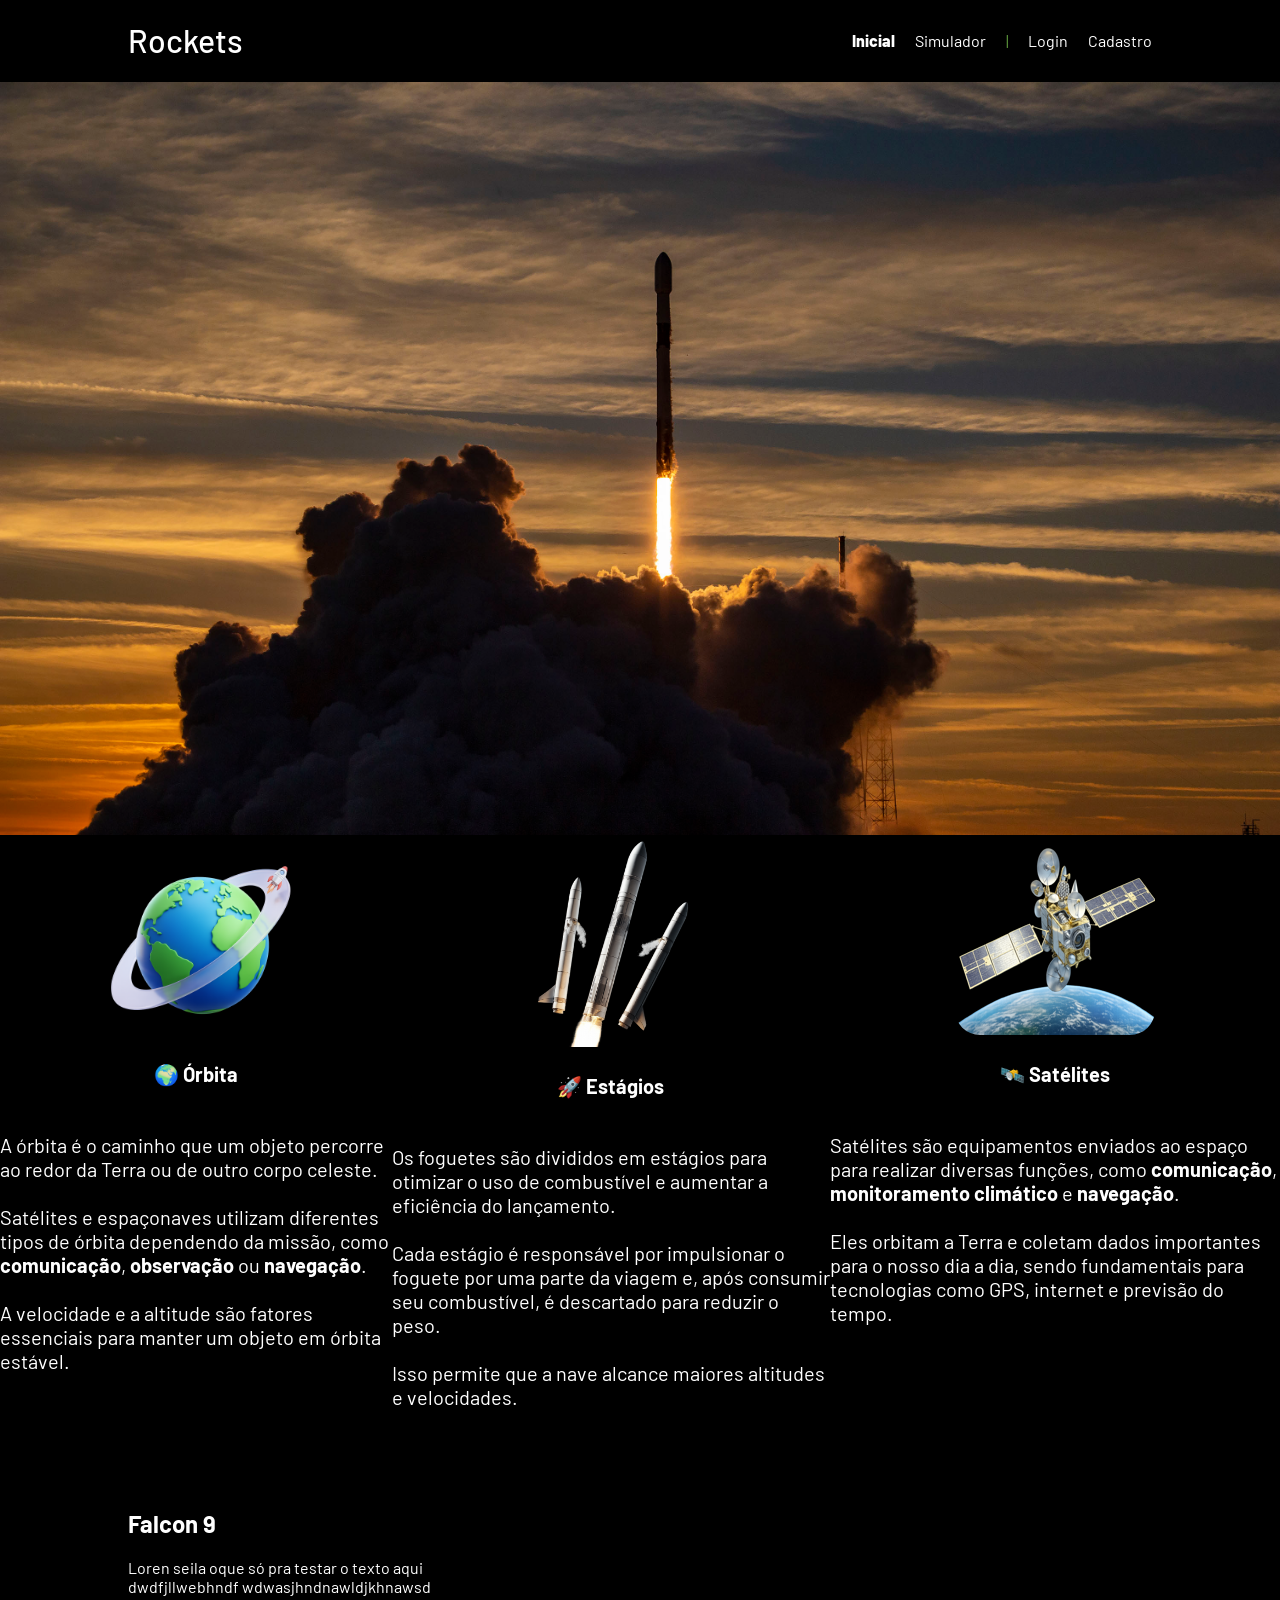
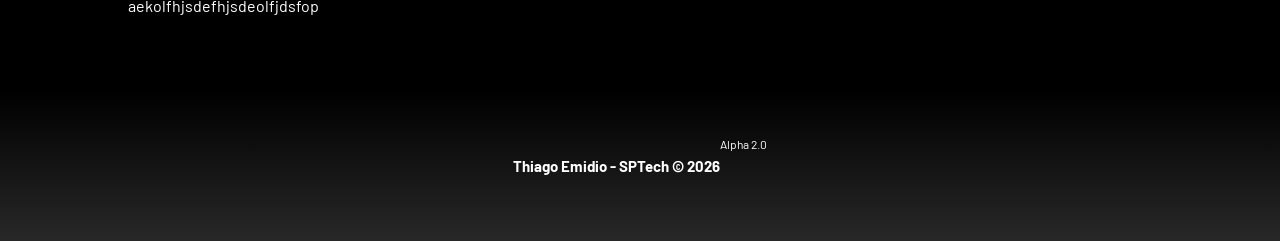
==== web-data-viz/public/index.html @ 5f0b467a "tela cadastro e login" ====
<!DOCTYPE html>
<html lang="en">

<head>
    <meta charset="UTF-8">
    <meta http-equiv="X-UA-Compatible" content="IE=edge">
    <meta name="viewport" content="width=device-width, initial-scale=1.0">

    <title>AquaTech | Página Inicial</title>

    <script src="./js/sessao.js"></script>

    <link rel="stylesheet" href="./css/estilo.css">
    <link rel="icon" href="./assets/icon/foguete.ico">
    <link rel="preconnect" href="https://fonts.gstatic.com">
</head>

<body>
    <div class="header">
      <div class="container">
        <h1 class="titulo">Rockets</h1>
        <ul class="navbar">
          <li class="agora">
            <a href="#">Inicial</a>
          </li>
          <li>
            <a href="simulador.html">Simulador</a>
          </li>
          <li>|</li>
          <li>
            <a href="login.html">Login</a>
          </li>
          <li>
            <a href="cadastro.html">Cadastro</a>
          </li>
        </ul>
      </div>
    </div>
  
    <div class="banner">
    </div>
  
    <div class="social">
        <div class="boxes">
          <div class="box">
            <img src="assets/imgs/orbita.png">
            <h4 class="cor-dos-paragrafos">🌍 Órbita</h4>
            <p class="cor-dos-paragrafos">A órbita é o caminho que um objeto percorre ao redor da Terra ou de outro corpo celeste. <br><br>Satélites e espaçonaves utilizam diferentes tipos de órbita dependendo da missão, como <b>comunicação</b>, <b>observação</b> ou <b>navegação</b>. <br><br>A velocidade e a altitude são fatores essenciais para manter um objeto em órbita estável.</p>
          </div>
          <div class="box">
            <img src="assets/imgs/staging dos boosters.png">
            <h4 class="cor-dos-paragrafos">🚀 Estágios</h4>
            <p class="cor-dos-paragrafos">Os foguetes são divididos em estágios para otimizar o uso de combustível e aumentar a eficiência do lançamento. <br><br>Cada estágio é responsável por impulsionar o foguete por uma parte da viagem e, após consumir seu combustível, é descartado para reduzir o peso. <br><br> Isso permite que a nave alcance maiores altitudes e velocidades.</p>
          </div>
          <div class="box">
            <img src="assets/imgs/satelite.png">
            <h4 class="cor-dos-paragrafos">🛰️ Satélites</h4>
            <p class="cor-dos-paragrafos">Satélites são equipamentos enviados ao espaço para realizar diversas funções, como <b>comunicação</b>, <b>monitoramento climático</b> e <b>navegação</b>. <br><br>Eles orbitam a Terra e coletam dados importantes para o nosso dia a dia, sendo fundamentais para tecnologias como GPS, internet e previsão do tempo.</p>
          </div>
        </div>
    </div>

    <div class="lado-esquerdo">
      <div>
        <h2>Falcon 9</h2>
        <p>
          Loren seila oque só pra testar o texto aqui<br>
          dwdfjllwebhndf 
          wdwasjhndnawldjkhnawsd
          <br>aekolfhjsdefhjsdeolfjdsfop
        </p>
        <div>

        </div>
      </div>
    </div>
    
  
    <div class="footer">
      <div class="container">
        <h4 style="color: rgb(255, 255, 255);">Thiago Emidio - SPTech &copy; 2026</h4>
        <span class="version">Alpha 2.0
        </span>
      </div>
    </div>
  </body>

</html>
---- web-data-viz/public/css/estilo.css ----
@import url('https://fonts.googleapis.com/css2?family=Barlow:ital,wght@0,100;0,200;0,300;0,400;0,500;0,600;0,700;0,800;0,900;1,100;1,200;1,300;1,400;1,500;1,600;1,700;1,800;1,900&display=swap');

body {
  margin: 0;
  padding: 0;
  font-family: 'Barlow', 'Segoe UI', 'Segoe UI', Tahoma, Geneva, Verdana, sans-serif;
  background-color: black;
}

:root {
  --tamanho-header: 80px;
  --tamanho-banner: calc(100vh - var(--tamanho-header) - var(--tamanho-footer) - 2px);
  --tamanho-simulador: calc(100vh - var(--tamanho-header) - var(--tamanho-footer) - 2px);
  --tamanho-login: calc(100vh - var(--tamanho-header) - var(--tamanho-footer) - 2px);
  --tamanho-footer: 65px;
}

.container {
  display: flex;
  width: 80%;
  margin: auto;
}

.header {
  height: var(--tamanho-header);
  border-bottom: 2px solid #000000;
}

.header .container {
  justify-content: space-between;
  align-items: center;
  height: 100%;
}

.header a {
  text-decoration: none;
  color: #ffffff;
}

.agora {
  font-weight: 800;
}

.navbar {
  width: 300px;
  display: flex;
  align-items: center;
  justify-content: space-between;
  list-style: none;
  color: #5d973c;
}

.titulo {
  color: #ffffff;
  width: fit-content;
  font-weight: 500;
}

.header h1 {
  margin: 0;
}

/* BANNER */

.banner {
  height: var(--tamanho-banner);
  color: white;
  background-image: url('../assets/imgs/52716138786_1b24b985e8_o.jpg');
  background-size:cover;
}

.banner .container {
  justify-content: center;
  align-items: center;
  height: 100%;
}

.banner .container p {
  width: 50%;
  margin: 0;
  padding: 0;
  font-size: 36px;
}

.banner .container span {
  font-weight: 800;
}

/* MISSÃO VISÃO VALORES */

.social {
  background-color: #000000;
  display: flex;
  justify-content: center;
}

.box img {
  width: 200px;
  background-color: #000000;
  border-radius: 25px;
}

.boxes{
  display: flex;
  justify-content:space-between;
  width: 100%;
}

.social p {
  text-align:start;
}

.box {
  display: flex;
  flex-direction: column;
  align-items: center;
}

/* FOOTER */

.footer2 {
  background-color: #000000;
  height: 150px;
  color: #fff;
  display: flex;
  font-size: 15px;
  background: linear-gradient(#2928285b,#000000);
}
.footer2 .container {
  justify-content: center;
  text-align: center;
}

.footer2 .container .version {
  font-size: 12px;
  color:#ffffff
}

.footer {
  background-color: #000000;
  height: 150px;
  color: #fff;
  display: flex;
  font-size: 15px;
  background: linear-gradient(#000000, #292828);
}

.footer .container {
  justify-content: center;
  text-align: center;
}

.footer .container .version {
  font-size: 12px;
  color:#ffffff
}

/* LOGIN */

.login {
  height: var(--tamanho-login);
  background-image: url('../assets/imgs/52667587548_e3ef881185_o.jpg');
  background-size: cover;
}

.login .container {
  justify-content: center;
  align-items: center;
  height: 100%;
}

.card {
  width: 50%;
  background-color: #4a4a4d44;
  border-radius: 100px;
  display: flex;
  align-items: center;
  justify-content: space-evenly;
  color: rgb(2, 12, 27);
  flex-direction: column;
  height: fit-content;
  padding: 20px 0;
}

.card h2 {
  margin: 0;
  font-size: 30px;
}

.formulario {
  display: flex;
  height: 90%;
  width: 80%;
  justify-content: space-around;
  flex-direction: column;
}

.formulario span {
  font-size: 15px;
  font-weight: 800;
}

.formulario input {
  border: 2px solid rgb(45, 12, 124);
  text-align: center;
  border-radius: 10px;
  margin: 0;
}

.formulario select {
  border: 2px solid #32b9cd;
  background-color: white;
  color: gray;
  height: 36px;
  text-align: center;
  border-radius: 10px;
  margin: 0;
}

.campo {
  display: flex;
  flex-direction: column;
  justify-content: start;
  padding: 5px 0;
}

.botao {
  cursor: pointer;
  font-family: "Barlow", sans-serif;
  border: 0;
  border-radius: 15px;
  font-weight: 600;
  font-size: 18px;
  color: #fff;
  background-color: #5d973c;
  width: 120px;
  height: 30px;
  align-self: center;
  margin-top: 20px;
}

.loading-div {
  width: 50px;
  display: none;
}

.loading-div img {
  height: 50px;
  width: 50px;
}

#div_erros_login {
  display: none
}

/* FORMULARIO */

.alerta_erro{
  display: flex;
  justify-content: flex-end;
}

.card_erro {
  display: none;
  background-color: #fff;
  color: black;
  width: 230px;
  position: fixed;
  border-radius: 4px;
  border: #ED145B 3px solid;
  padding: 10px;
  margin-right: 10%;
}

.card_erro #mensagem_erro{
  font-weight: 500;
  font-size: 20px;
}

.formulario .tipo_campo {
  font-size: 20px;
  font-weight: 600 !important;
}

.formulario {
  display: flex;
  flex-direction: column;
}

input {
  margin-bottom: 10px;
  border: 2px solid #32b9cd;
  padding: 10px;
  text-align: center;
  border-radius: 10px;
}

.btn {
  font-family: "Barlow", sans-serif;
  border: 0;
  border-radius: 5px;
  font-weight: 600;
  font-size: 18px;
  padding: 10px 15px;
  color: white;
  background-color: #ED145B;
  width: 120px;
  align-self: center;
  margin-top: 5px;
}

.loading-div {
  width: 50px;
  margin: auto;
  display: none;
}

.loading-div img {
  height: 50px;
  width: 50px;
}

/* SIMULADOR */

.simulador {
  color: white;
}

.simulador .container {
  flex-direction: column;
  overflow: scroll; 
  height: var(--tamanho-simulador);
}

/* ALERTA */

#alerta {
  position: absolute;
  right: 0;
  bottom: 0;
}

.mensagem-alarme {
  background-color: white;
  border-radius: 5px;
  width: 300px;
  height: 80px;
  margin: 10px;
  padding: 10px 0;
  display: flex;
  justify-content: space-evenly;
  align-items: center;
}

.mensagem-alarme h3 {
  font-size: 14px;
  margin: 0;
}

.mensagem-alarme .informacao {
  width: 66%;
}

.alarme-sino {
  width: 48px;
  height: 48px;
  animation-name: bell;
  animation-duration: 4s;
  background-image: url('https://cdn-icons-png.flaticon.com/512/1157/1157000.png');
  background-size: cover;
  animation-iteration-count: infinite;
}

@keyframes bell {
  0%   {transform: rotate(25deg)}
  25%  {transform: rotate(-25deg)}
  50%  {transform: rotate(25deg)}
  75%  {transform: rotate(-25deg)}
  100% {transform: rotate(25deg)}
}

.cor-dos-paragrafos {
  color: #ffffff;
  font-size: 20px;
}

.lado-esquerdo {
  display: flex;
  align-items: center;
  justify-content: space-between;
  gap: 40px;
  padding: 60px 10%;
  color:#ffffff;
  background-color: #000000;
}
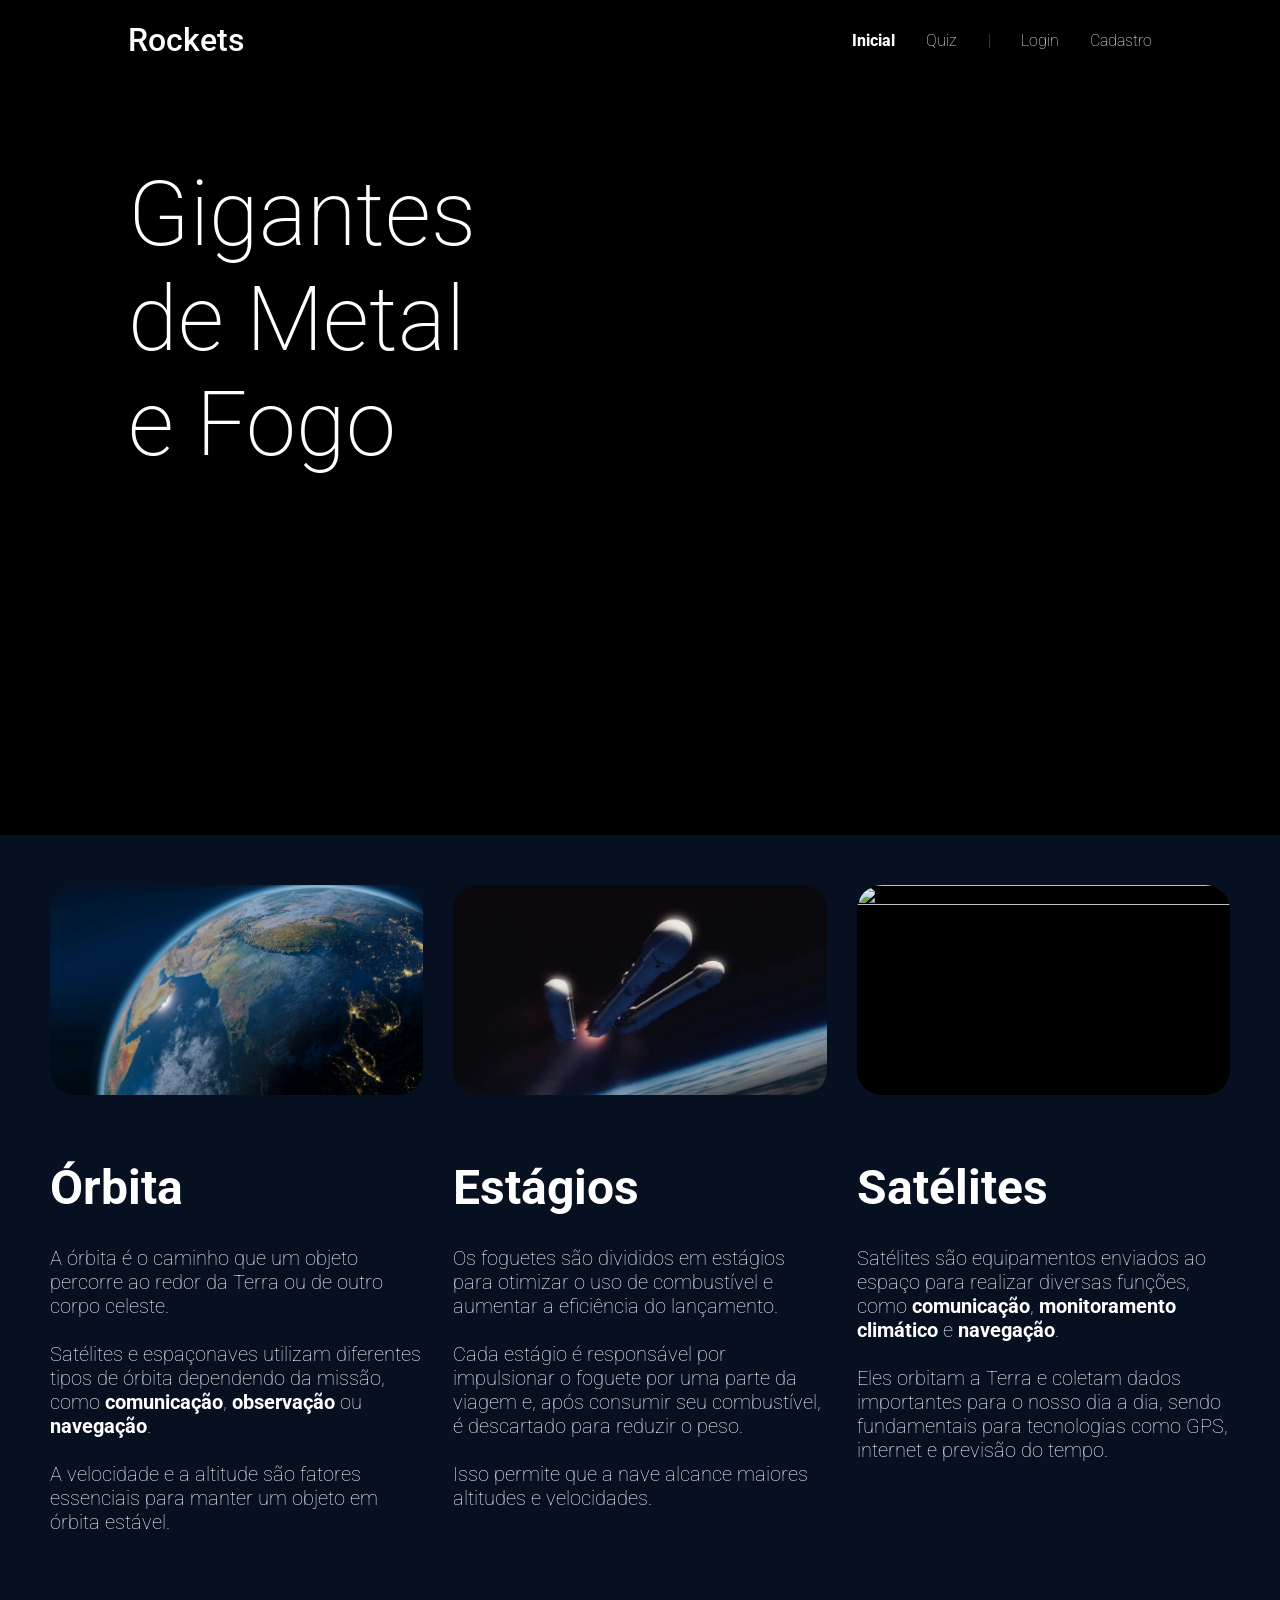
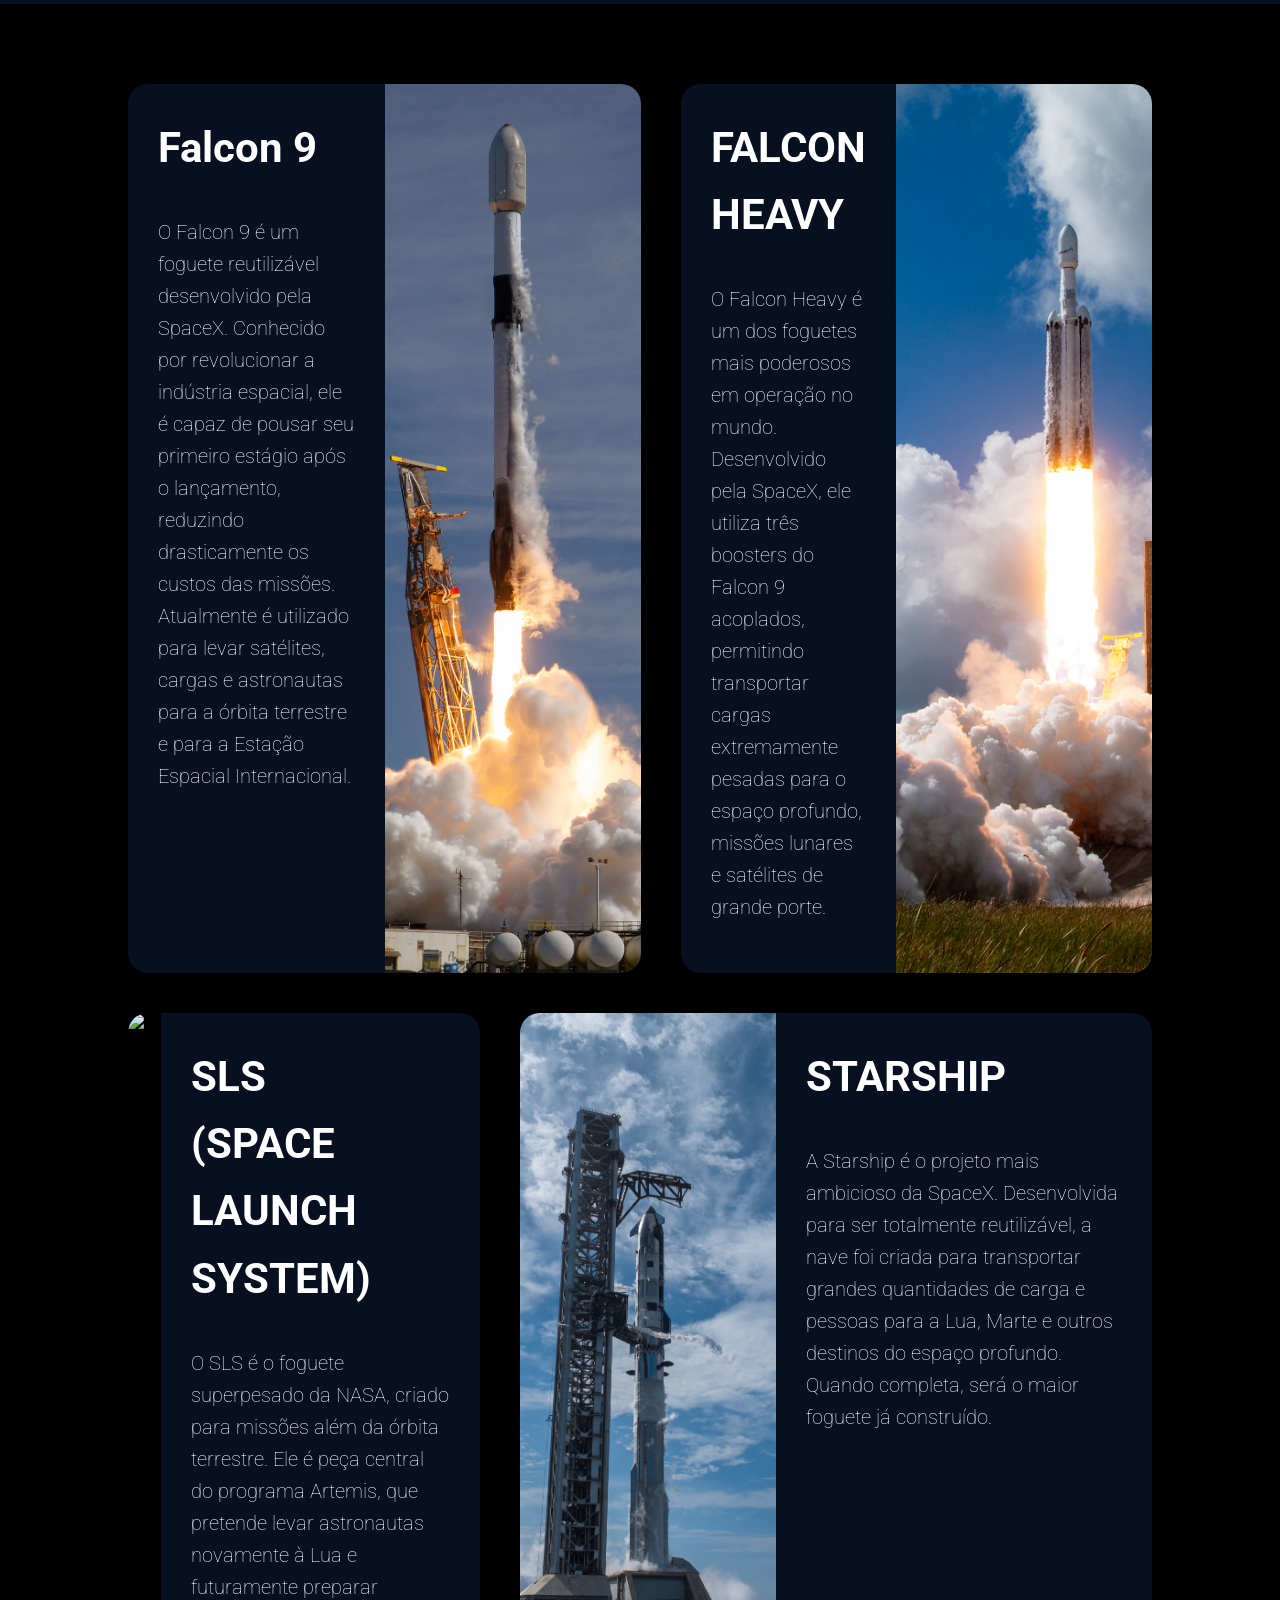
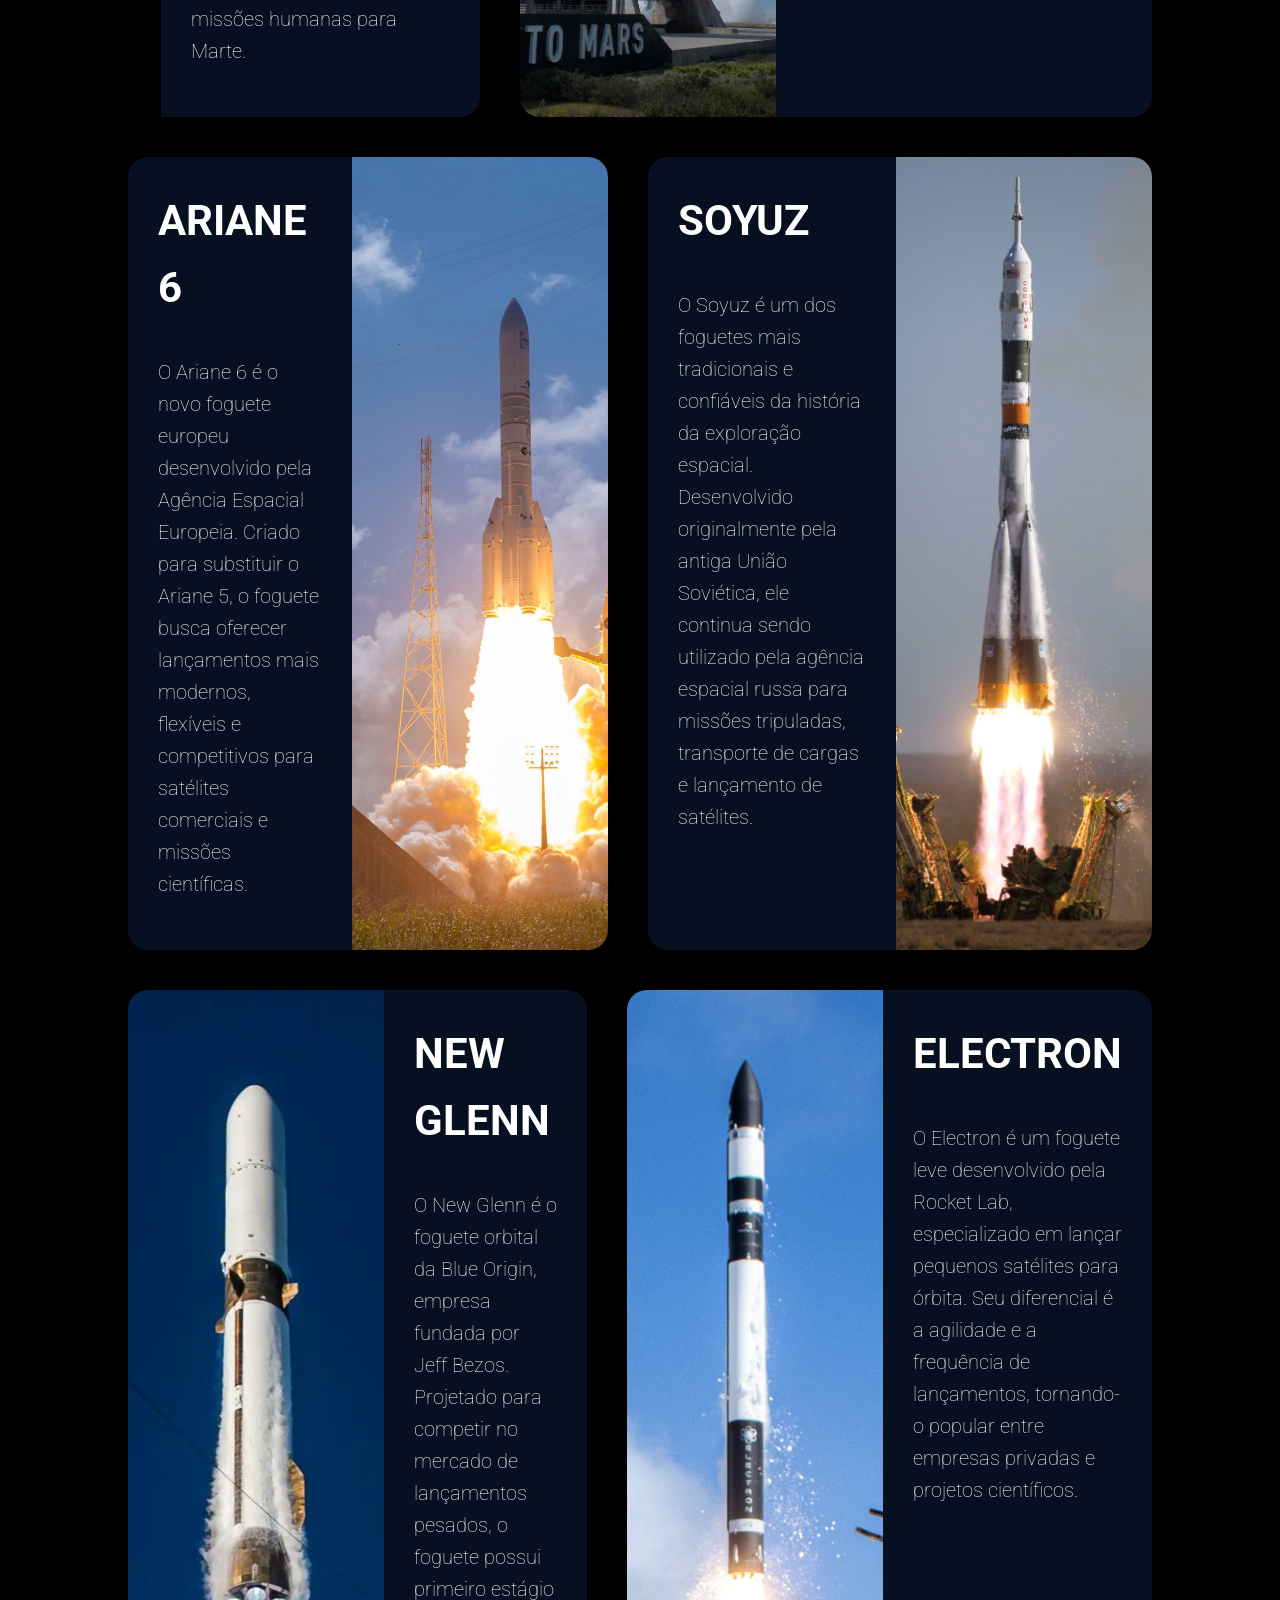
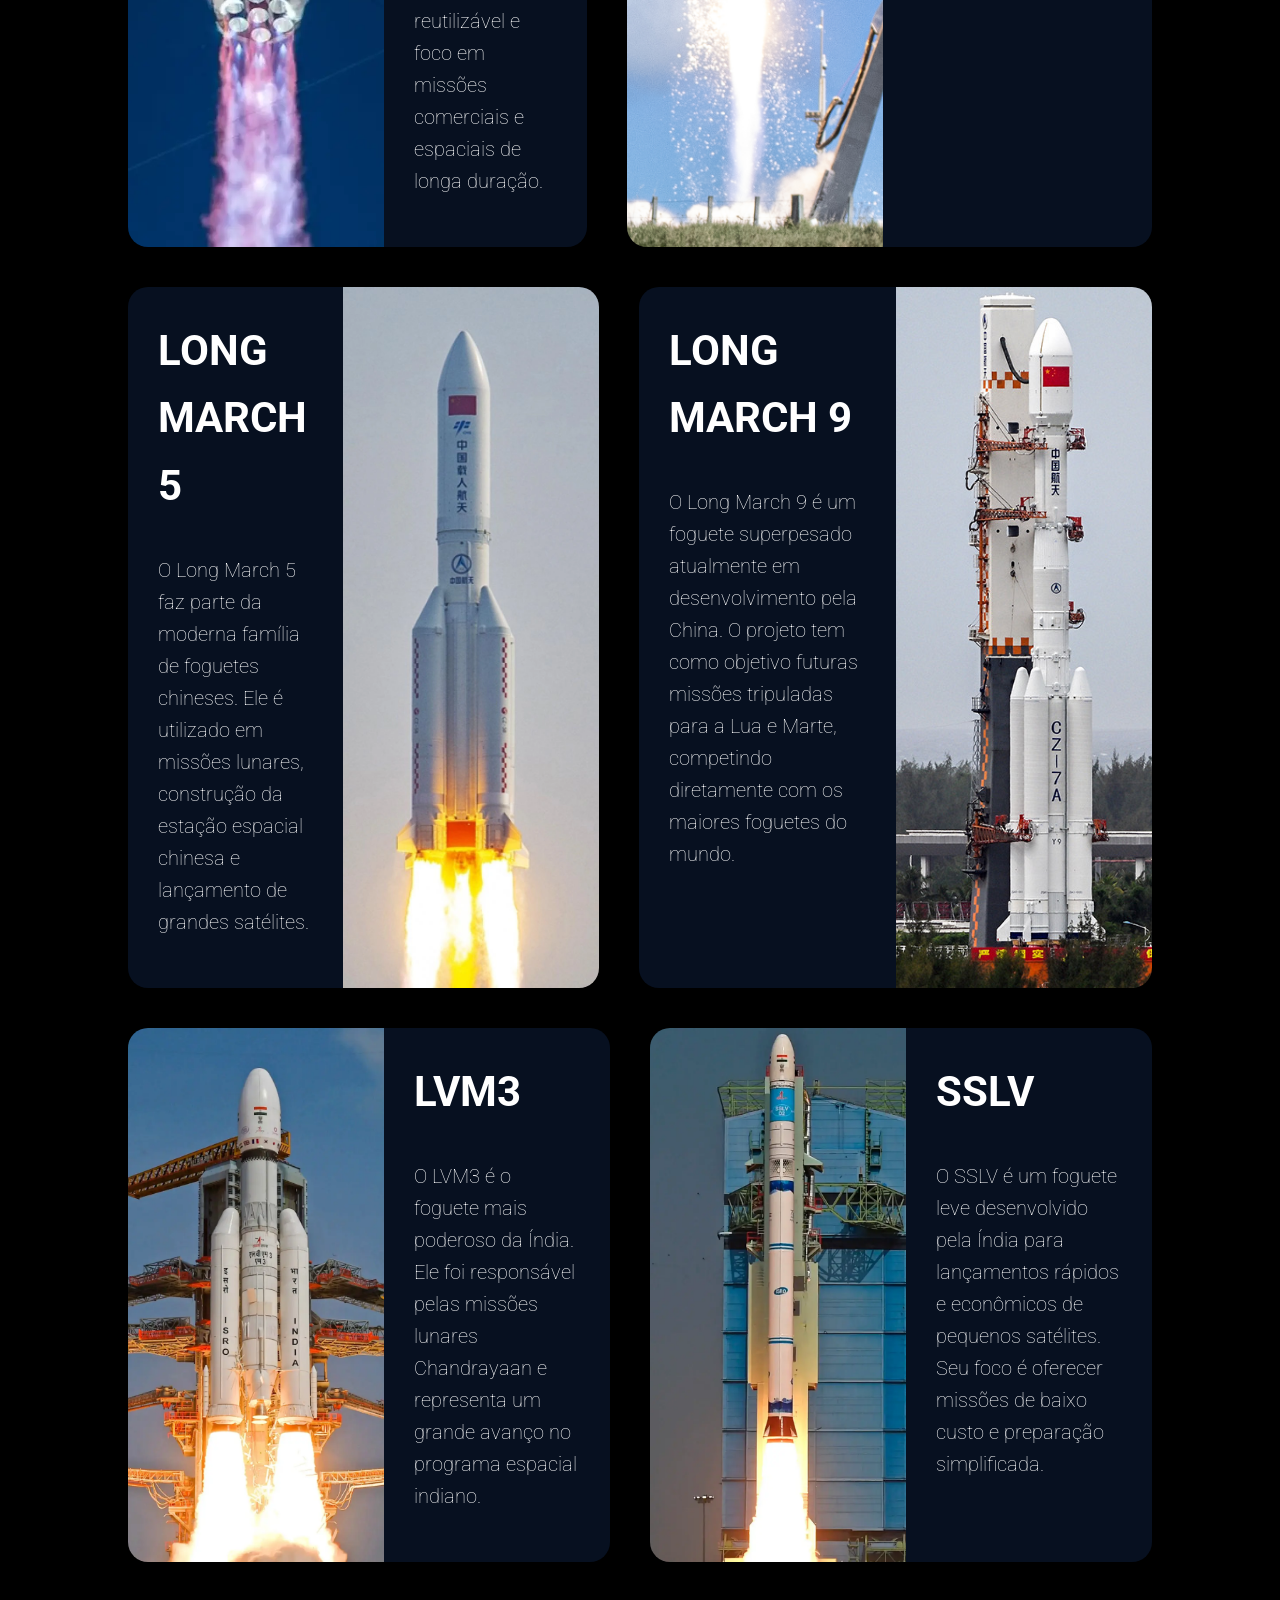
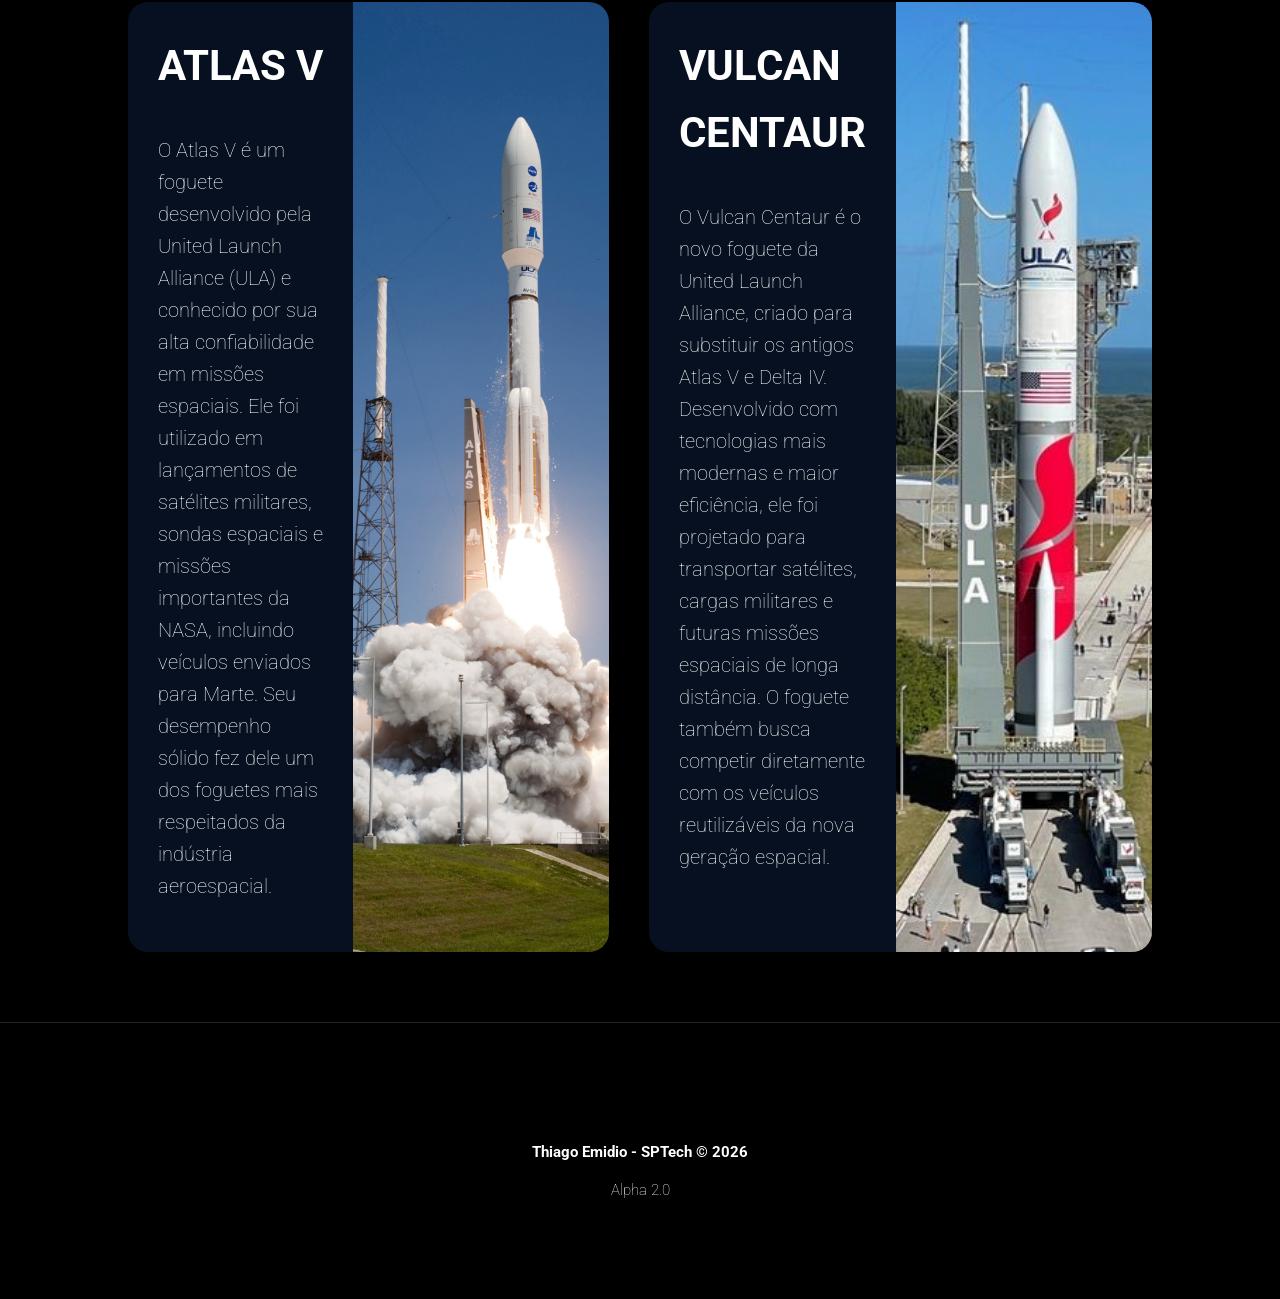
==== commit a8756eba: "Tela Home, quiz, css" ====
--- a/web-data-viz/public/index.html
+++ b/web-data-viz/public/index.html
@@ -2,87 +2,208 @@
 <html lang="en">
 
 <head>
-    <meta charset="UTF-8">
-    <meta http-equiv="X-UA-Compatible" content="IE=edge">
-    <meta name="viewport" content="width=device-width, initial-scale=1.0">
-
-    <title>AquaTech | Página Inicial</title>
-
-    <script src="./js/sessao.js"></script>
-
-    <link rel="stylesheet" href="./css/estilo.css">
-    <link rel="icon" href="./assets/icon/foguete.ico">
-    <link rel="preconnect" href="https://fonts.gstatic.com">
+  <meta charset="UTF-8">
+  <meta http-equiv="X-UA-Compatible" content="IE=edge">
+  <meta name="viewport" content="width=device-width, initial-scale=1.0">
+
+  <title>Rockets | Página Inicial</title>
+
+  <script src="./js/sessao.js"></script>
+
+  <!-- Google Fonts -->
+  <link rel="preconnect" href="https://fonts.googleapis.com">
+  <link rel="preconnect" href="https://fonts.gstatic.com" crossorigin>
+  <link href="https://fonts.googleapis.com/css2?family=Roboto:ital,wght@0,100..900;1,100..900&display=swap"
+    rel="stylesheet">
+
+  <link rel="stylesheet" href="./css/estilo.css">
+  <link rel="icon" href="./assets/icon/foguete.ico">
+  <link rel="preconnect" href="https://fonts.gstatic.com">
 </head>
 
 <body>
-    <div class="header">
-      <div class="container">
-        <h1 class="titulo">Rockets</h1>
-        <ul class="navbar">
-          <li class="agora">
-            <a href="#">Inicial</a>
-          </li>
-          <li>
-            <a href="simulador.html">Simulador</a>
-          </li>
-          <li>|</li>
-          <li>
-            <a href="login.html">Login</a>
-          </li>
-          <li>
-            <a href="cadastro.html">Cadastro</a>
-          </li>
-        </ul>
+  <div class="header">
+    <div class="container">
+      <h1 class="titulo">Rockets</h1>
+      <ul class="navbar">
+        <li class="agora">
+          <a href="#">Inicial</a>
+        </li>
+        <li>
+          <a href="simulador.html">Quiz</a>
+        </li>
+        <li>|</li>
+        <li>
+          <a href="login.html">Login</a>
+        </li>
+        <li>
+          <a href="cadastro.html">Cadastro</a>
+        </li>
+      </ul>
+    </div>
+  </div>
+
+  <div class="banner">
+    <h1>Gigantes de Metal e Fogo</h1>
+    <video autoplay muted loop class="video-bg">
+      <source src="assets/imgs/Falcon.mp4" type="video/mp4">
+    </video>
+  </div>
+
+  <div class="social">
+    <div class="boxes">
+      <div class="box">
+        <img src="assets/imgs/orbita.jpg">
+        <h4 class="cor-dos-paragrafos">Órbita</h4>
+        <p class="cor-dos-paragrafos">A órbita é o caminho que um objeto percorre ao redor da Terra ou de outro corpo
+          celeste. <br><br>Satélites e espaçonaves utilizam diferentes tipos de órbita dependendo da missão, como
+          <b>comunicação</b>, <b>observação</b> ou <b>navegação</b>. <br><br>A velocidade e a altitude são fatores
+          essenciais para manter um objeto em órbita estável.</p>
       </div>
-    </div>
-  
-    <div class="banner">
-    </div>
-  
-    <div class="social">
-        <div class="boxes">
-          <div class="box">
-            <img src="assets/imgs/orbita.png">
-            <h4 class="cor-dos-paragrafos">🌍 Órbita</h4>
-            <p class="cor-dos-paragrafos">A órbita é o caminho que um objeto percorre ao redor da Terra ou de outro corpo celeste. <br><br>Satélites e espaçonaves utilizam diferentes tipos de órbita dependendo da missão, como <b>comunicação</b>, <b>observação</b> ou <b>navegação</b>. <br><br>A velocidade e a altitude são fatores essenciais para manter um objeto em órbita estável.</p>
-          </div>
-          <div class="box">
-            <img src="assets/imgs/staging dos boosters.png">
-            <h4 class="cor-dos-paragrafos">🚀 Estágios</h4>
-            <p class="cor-dos-paragrafos">Os foguetes são divididos em estágios para otimizar o uso de combustível e aumentar a eficiência do lançamento. <br><br>Cada estágio é responsável por impulsionar o foguete por uma parte da viagem e, após consumir seu combustível, é descartado para reduzir o peso. <br><br> Isso permite que a nave alcance maiores altitudes e velocidades.</p>
-          </div>
-          <div class="box">
-            <img src="assets/imgs/satelite.png">
-            <h4 class="cor-dos-paragrafos">🛰️ Satélites</h4>
-            <p class="cor-dos-paragrafos">Satélites são equipamentos enviados ao espaço para realizar diversas funções, como <b>comunicação</b>, <b>monitoramento climático</b> e <b>navegação</b>. <br><br>Eles orbitam a Terra e coletam dados importantes para o nosso dia a dia, sendo fundamentais para tecnologias como GPS, internet e previsão do tempo.</p>
-          </div>
-        </div>
-    </div>
-
-    <div class="lado-esquerdo">
-      <div>
-        <h2>Falcon 9</h2>
-        <p>
-          Loren seila oque só pra testar o texto aqui<br>
-          dwdfjllwebhndf 
-          wdwasjhndnawldjkhnawsd
-          <br>aekolfhjsdefhjsdeolfjdsfop
-        </p>
-        <div>
-
-        </div>
+      <div class="box">
+        <img src="assets/imgs/staging.jpg">
+        <h4 class="cor-dos-paragrafos">Estágios</h4>
+        <p class="cor-dos-paragrafos">Os foguetes são divididos em estágios para otimizar o uso de combustível e
+          aumentar a eficiência do lançamento. <br><br>Cada estágio é responsável por impulsionar o foguete por uma
+          parte da viagem e, após consumir seu combustível, é descartado para reduzir o peso. <br><br> Isso permite que
+          a nave alcance maiores altitudes e velocidades.</p>
       </div>
-    </div>
-    
-  
-    <div class="footer">
-      <div class="container">
-        <h4 style="color: rgb(255, 255, 255);">Thiago Emidio - SPTech &copy; 2026</h4>
-        <span class="version">Alpha 2.0
-        </span>
+      <div class="box">
+        <img src="assets/imgs/satelite.jpg">
+        <h4 class="cor-dos-paragrafos">Satélites</h4>
+        <p class="cor-dos-paragrafos">Satélites são equipamentos enviados ao espaço para realizar diversas funções, como
+          <b>comunicação</b>, <b>monitoramento climático</b> e <b>navegação</b>. <br><br>Eles orbitam a Terra e coletam
+          dados importantes para o nosso dia a dia, sendo fundamentais para tecnologias como GPS, internet e previsão do
+          tempo.</p>
       </div>
     </div>
-  </body>
+  </div>
+
+  <div class="lado-esquerdo">
+    <div>
+      <h2>Falcon 9</h2>
+      <p>
+        O Falcon 9 é um foguete reutilizável desenvolvido pela SpaceX. Conhecido por revolucionar a indústria espacial, ele é capaz de pousar seu primeiro estágio após o lançamento, reduzindo drasticamente os custos das missões. Atualmente é utilizado para levar satélites, cargas e astronautas para a órbita terrestre e para a Estação Espacial Internacional.
+      </p>
+    </div>
+    <img src="assets/imgs/falcon9_2.jpg">
+    <div>
+      <h2>FALCON HEAVY </h2>
+      <p>
+        O Falcon Heavy é um dos foguetes mais poderosos em operação no mundo. Desenvolvido pela SpaceX, ele utiliza três boosters do Falcon 9 acoplados, permitindo transportar cargas extremamente pesadas para o espaço profundo, missões lunares e satélites de grande porte.      </p>
+    </div>
+    <img src="assets/imgs/Falcon heavy.jpg">
+  </div>
+
+  <div class="lado-esquerdo">
+    <img src="assets/imgs/sls.jpg">
+    <div>
+      <h2>SLS <br>(SPACE LAUNCH SYSTEM)</h2>
+      <p>
+        O SLS é o foguete superpesado da NASA, criado para missões além da órbita terrestre. Ele é peça central do programa Artemis, que pretende levar astronautas novamente à Lua e futuramente preparar missões humanas para Marte.
+      </p>
+    </div>
+    <img src="assets/imgs/starship.jpg">
+    <div>
+      <h2>STARSHIP</h2>
+      <p>
+        A Starship é o projeto mais ambicioso da SpaceX. Desenvolvida para ser totalmente reutilizável, a nave foi criada para transportar grandes quantidades de carga e pessoas para a Lua, Marte e outros destinos do espaço profundo. Quando completa, será o maior foguete já construído.
+
+      </p>
+    </div>
+  </div>
+
+  <div class="lado-esquerdo">
+    <div>
+      <h2>ARIANE 6</h2>
+      <p>
+        O Ariane 6 é o novo foguete europeu desenvolvido pela Agência Espacial Europeia. Criado para substituir o Ariane 5, o foguete busca oferecer lançamentos mais modernos, flexíveis e competitivos para satélites comerciais e missões científicas.
+      </p>
+    </div>
+    <img src="assets/imgs/ariane6.jpg">
+    <div>
+      <h2>SOYUZ</h2>
+      <p>
+        O Soyuz é um dos foguetes mais tradicionais e confiáveis da história da exploração espacial. Desenvolvido originalmente pela antiga União Soviética, ele continua sendo utilizado pela agência espacial russa para missões tripuladas, transporte de cargas e lançamento de satélites.
+  </p>
+    </div>
+    <img src="assets/imgs/soyuz.jpg">
+  </div>
+
+  <div class="lado-esquerdo">
+    <img src="assets/imgs/newglenn.jpg">
+    <div>
+      <h2>NEW GLENN</h2>
+      <p> 
+        O New Glenn é o foguete orbital da Blue Origin, empresa fundada por Jeff Bezos. Projetado para competir no mercado de lançamentos pesados, o foguete possui primeiro estágio reutilizável e foco em missões comerciais e espaciais de longa duração.
+      </p>
+    </div>
+    <img src="assets/imgs/electron.jpg">
+    <div>
+      <h2>ELECTRON</h2>
+      <p>
+        O Electron é um foguete leve desenvolvido pela Rocket Lab, especializado em lançar pequenos satélites para órbita. Seu diferencial é a agilidade e a frequência de lançamentos, tornando-o popular entre empresas privadas e projetos científicos.
+      </p>
+    </div>
+  </div>
+
+  <div class="lado-esquerdo">
+    <div>
+      <h2>LONG MARCH 5</h2>
+      <p>
+        O Long March 5 faz parte da moderna família de foguetes chineses. Ele é utilizado em missões lunares, construção da estação espacial chinesa e lançamento de grandes satélites.
+      </p>
+    </div>
+    <img src="assets/imgs/longmarch5.jpg">
+    <div>
+      <h2>LONG MARCH 9</h2>
+      <p>
+        O Long March 9 é um foguete superpesado atualmente em desenvolvimento pela China. O projeto tem como objetivo futuras missões tripuladas para a Lua e Marte, competindo diretamente com os maiores foguetes do mundo.
+  </p>
+    </div>
+    <img src="assets/imgs/longmarch9.jpg">
+  </div>
+
+  <div class="lado-esquerdo">
+    <img src="assets/imgs/lvm3.jpg">
+    <div>
+      <h2>LVM3</h2>
+      <p> 
+        O LVM3 é o foguete mais poderoso da Índia. Ele foi responsável pelas missões lunares Chandrayaan e representa um grande avanço no programa espacial indiano.
+
+      </p>
+    </div>
+    <img src="assets/imgs/sslv.jpg">
+    <div>
+      <h2>SSLV</h2>
+      <p>
+        O SSLV é um foguete leve desenvolvido pela Índia para lançamentos rápidos e econômicos de pequenos satélites. Seu foco é oferecer missões de baixo custo e preparação simplificada. 
+      </p>
+    </div>
+  </div>
+
+  <div class="lado-esquerdo">
+    <div>
+      <h2>ATLAS V</h2>
+      <p>
+        O Atlas V é um foguete desenvolvido pela United Launch Alliance (ULA) e conhecido por sua alta confiabilidade em missões espaciais. Ele foi utilizado em lançamentos de satélites militares, sondas espaciais e missões importantes da NASA, incluindo veículos enviados para Marte. Seu desempenho sólido fez dele um dos foguetes mais respeitados da indústria aeroespacial.
+      </p>
+    </div>
+    <img src="assets/imgs/atlasv.jpg">
+    <div>
+      <h2>VULCAN CENTAUR</h2>
+      <p>
+        O Vulcan Centaur é o novo foguete da United Launch Alliance, criado para substituir os antigos Atlas V e Delta IV. Desenvolvido com tecnologias mais modernas e maior eficiência, ele foi projetado para transportar satélites, cargas militares e futuras missões espaciais de longa distância. O foguete também busca competir diretamente com os veículos reutilizáveis da nova geração espacial.
+  </p>
+    </div>
+    <img src="assets/imgs/vulcan.jpg">
+  </div>
+
+  <div class="footer">
+      <h4 style="color: rgb(255, 255, 255);">Thiago Emidio - SPTech &copy; 2026</h4>
+      <span class="version">Alpha 2.0
+      </span>
+  </div>
+</body>
 
 </html>
--- a/web-data-viz/public/css/estilo.css
+++ b/web-data-viz/public/css/estilo.css
@@ -3,7 +3,8 @@
 body {
   margin: 0;
   padding: 0;
-  font-family: 'Barlow', 'Segoe UI', 'Segoe UI', Tahoma, Geneva, Verdana, sans-serif;
+  font-family: Roboto, sans-serif;
+  font-weight:100;
   background-color: black;
 }
 
@@ -63,14 +64,41 @@
 /* BANNER */
 
 .banner {
+  position: relative;
   height: var(--tamanho-banner);
   color: white;
-  background-image: url('../assets/imgs/52716138786_1b24b985e8_o.jpg');
+  overflow: hidden;
+  h1 {
+    padding: 80px 0;
+    margin: 0 10%;
+    width: 30%;
+    font-size: 90px;
+    font-weight: 200;
+    text-shadow: 3px 3px 3px black;
+  }
+}
+
+.video-bg {
+  position: absolute;
+  top: 0;
+  left: 0;
+
+  width: 100%;
+  height: 100%;
+
+  object-fit: cover;
+
+  z-index: -1;
+}
+/*.banner { */
+  height: var(--tamanho-banner);
+  color: white;
+  background-image: url('../assets/imgs/');
   background-size:cover;
 }
-
+A
 .banner .container {
-  justify-content: center;
+  justify-content: center;S
   align-items: center;
   height: 100%;
 }
@@ -95,7 +123,9 @@
 }
 
 .box img {
-  width: 200px;
+  width: 100%;
+  aspect-ratio: 16/9;
+  object-fit: cover;
   background-color: #000000;
   border-radius: 25px;
 }
@@ -104,6 +134,10 @@
   display: flex;
   justify-content:space-between;
   width: 100%;
+  padding: 50px;
+  gap: 30px;
+  background-color: #071020;
+  margin-bottom: 60px;
 }
 
 .social p {
@@ -112,6 +146,7 @@
 
 .box {
   display: flex;
+  width: 33.33333%;
   flex-direction: column;
   align-items: center;
 }
@@ -124,7 +159,6 @@
   color: #fff;
   display: flex;
   font-size: 15px;
-  background: linear-gradient(#2928285b,#000000);
 }
 .footer2 .container {
   justify-content: center;
@@ -138,11 +172,12 @@
 
 .footer {
   background-color: #000000;
-  height: 150px;
   color: #fff;
-  display: flex;
   font-size: 15px;
-  background: linear-gradient(#000000, #292828);
+  text-align: center;
+  padding: 100px;
+  margin-top: 50px;
+  border-top: 1px solid #222;
 }
 
 .footer .container {
@@ -171,8 +206,8 @@
 
 .card {
   width: 50%;
-  background-color: #4a4a4d44;
-  border-radius: 100px;
+  background-color: #ffffff5c;
+  border-radius: 40px;
   display: flex;
   align-items: center;
   justify-content: space-evenly;
@@ -185,6 +220,7 @@
 .card h2 {
   margin: 0;
   font-size: 30px;
+  font-weight: 300;
 }
 
 .formulario {
@@ -197,13 +233,14 @@
 
 .formulario span {
   font-size: 15px;
-  font-weight: 800;
+  padding-bottom: 5px;
 }
 
 .formulario input {
-  border: 2px solid rgb(45, 12, 124);
+  border: none;
   text-align: center;
   border-radius: 10px;
+  line-height: 20px;
   margin: 0;
 }
 
@@ -232,11 +269,11 @@
   font-weight: 600;
   font-size: 18px;
   color: #fff;
-  background-color: #5d973c;
-  width: 120px;
-  height: 30px;
+  background-color: #362f7a;
+  width: 100%;
+  line-height: 40px;
   align-self: center;
-  margin-top: 20px;
+  margin: 20px -40px;
 }
 
 .loading-div {
@@ -384,12 +421,42 @@
   font-size: 20px;
 }
 
+h4.cor-dos-paragrafos {
+  font-size: 48px;
+  text-align: left;
+  width: 100%;
+  margin-bottom: 10px;
+}
+
 .lado-esquerdo {
   display: flex;
-  align-items: center;
-  justify-content: space-between;
-  gap: 40px;
-  padding: 60px 10%;
+  align-items: top;
+  justify-content: space-around;
+  padding: 20px 10%;
   color:#ffffff;
   background-color: #000000;
-}+  font-size: 20px;
+  font-weight: 100;
+  line-height: 1.6;
+  h2 {
+    margin-top: 0;
+    font-size: 42px;
+  }
+  img {
+    width:25%;
+    object-fit: cover;
+  }
+  div {
+    background: #071020;
+    padding: 30px;
+  }
+  :nth-child(3){
+    margin-left: 40px;
+  }
+  :nth-child(2n){
+    border-radius: 0 20px 20px 0;
+  }
+  :nth-child(2n+1){
+    border-radius: 20px 0 0 20px;
+  }
+}
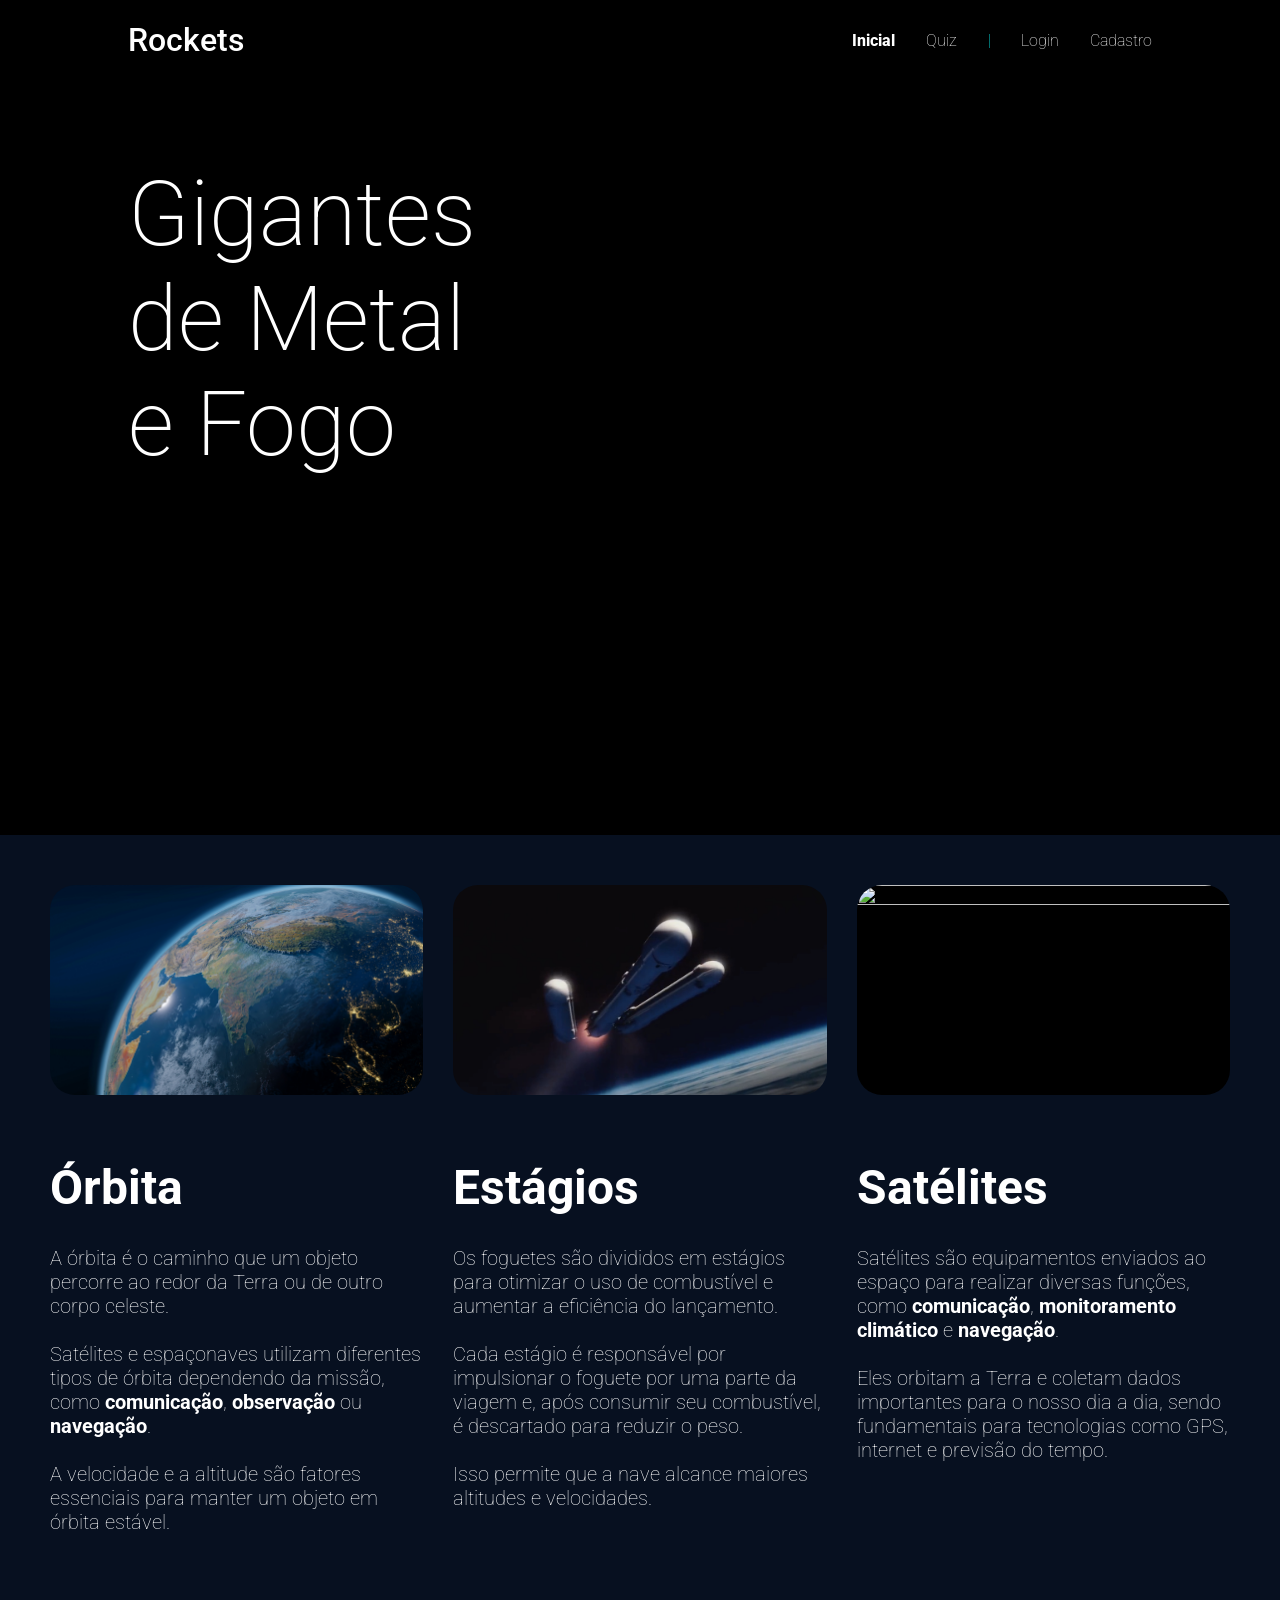
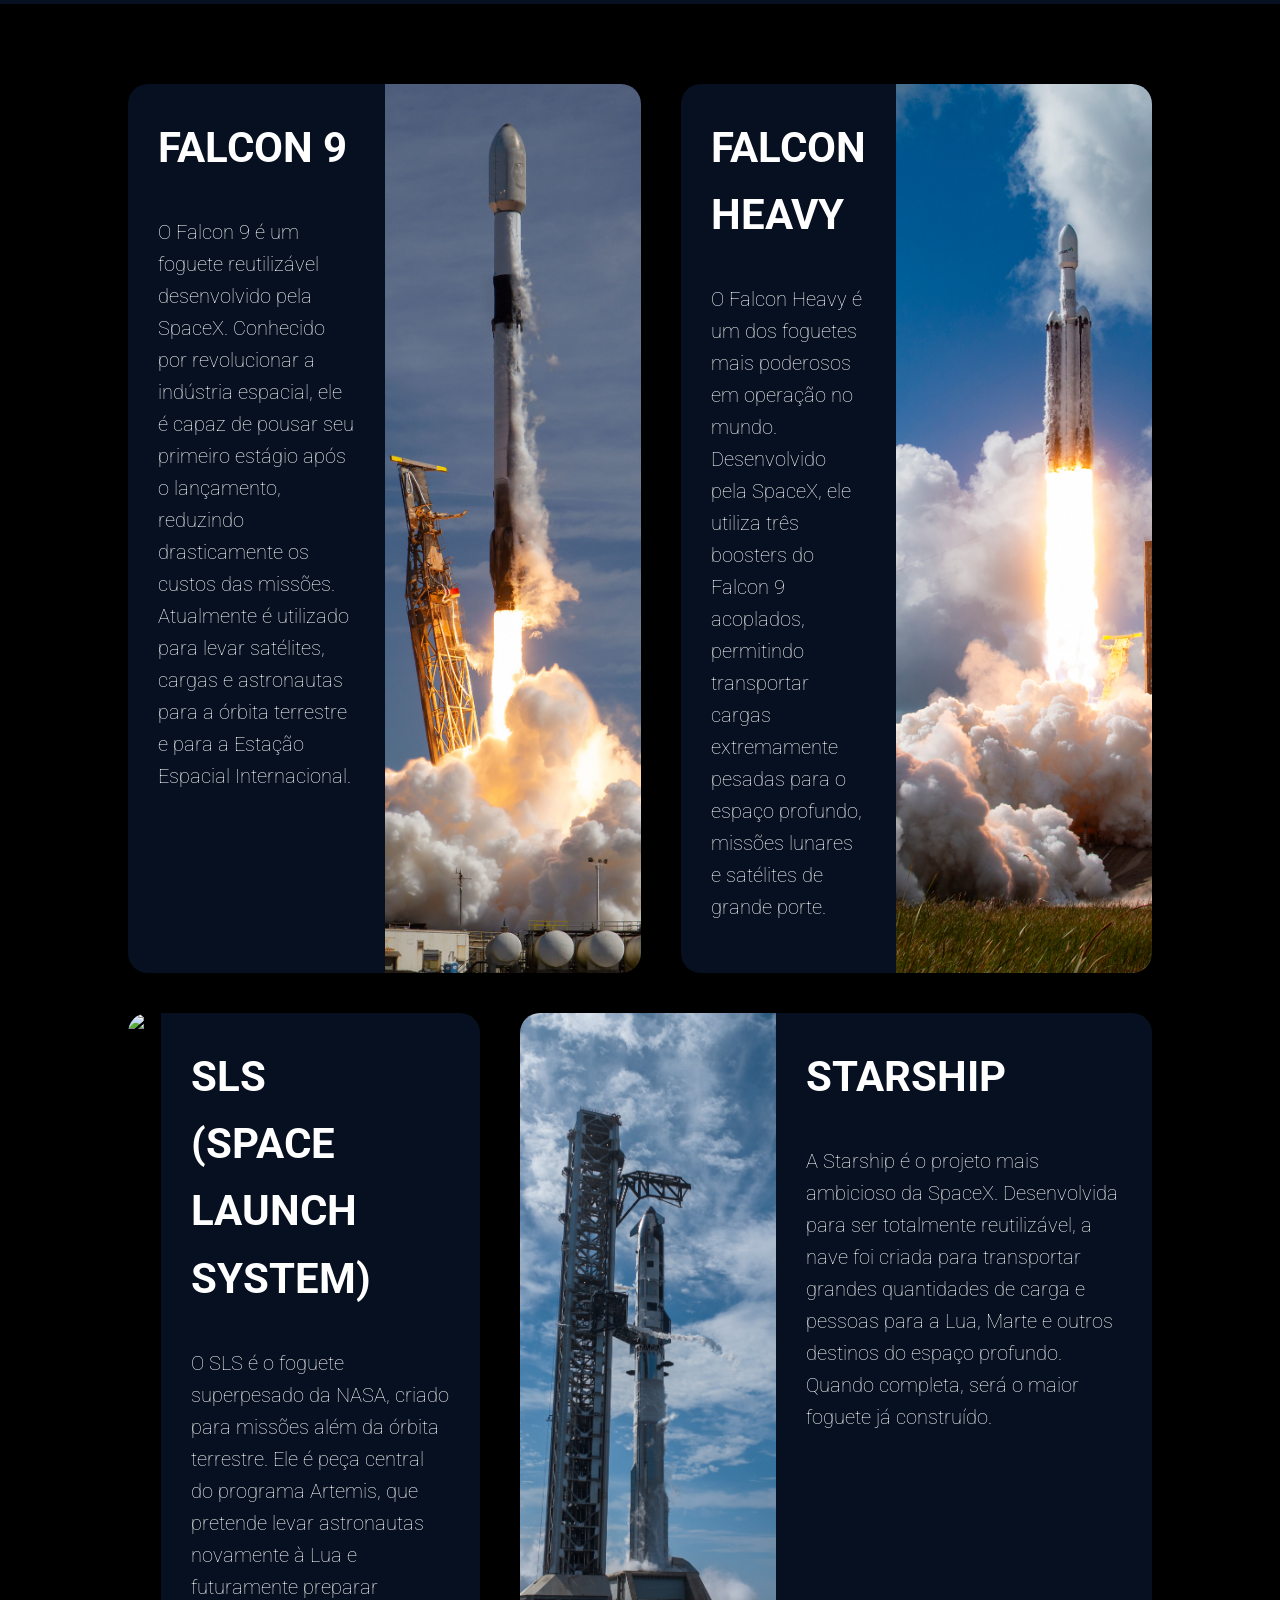
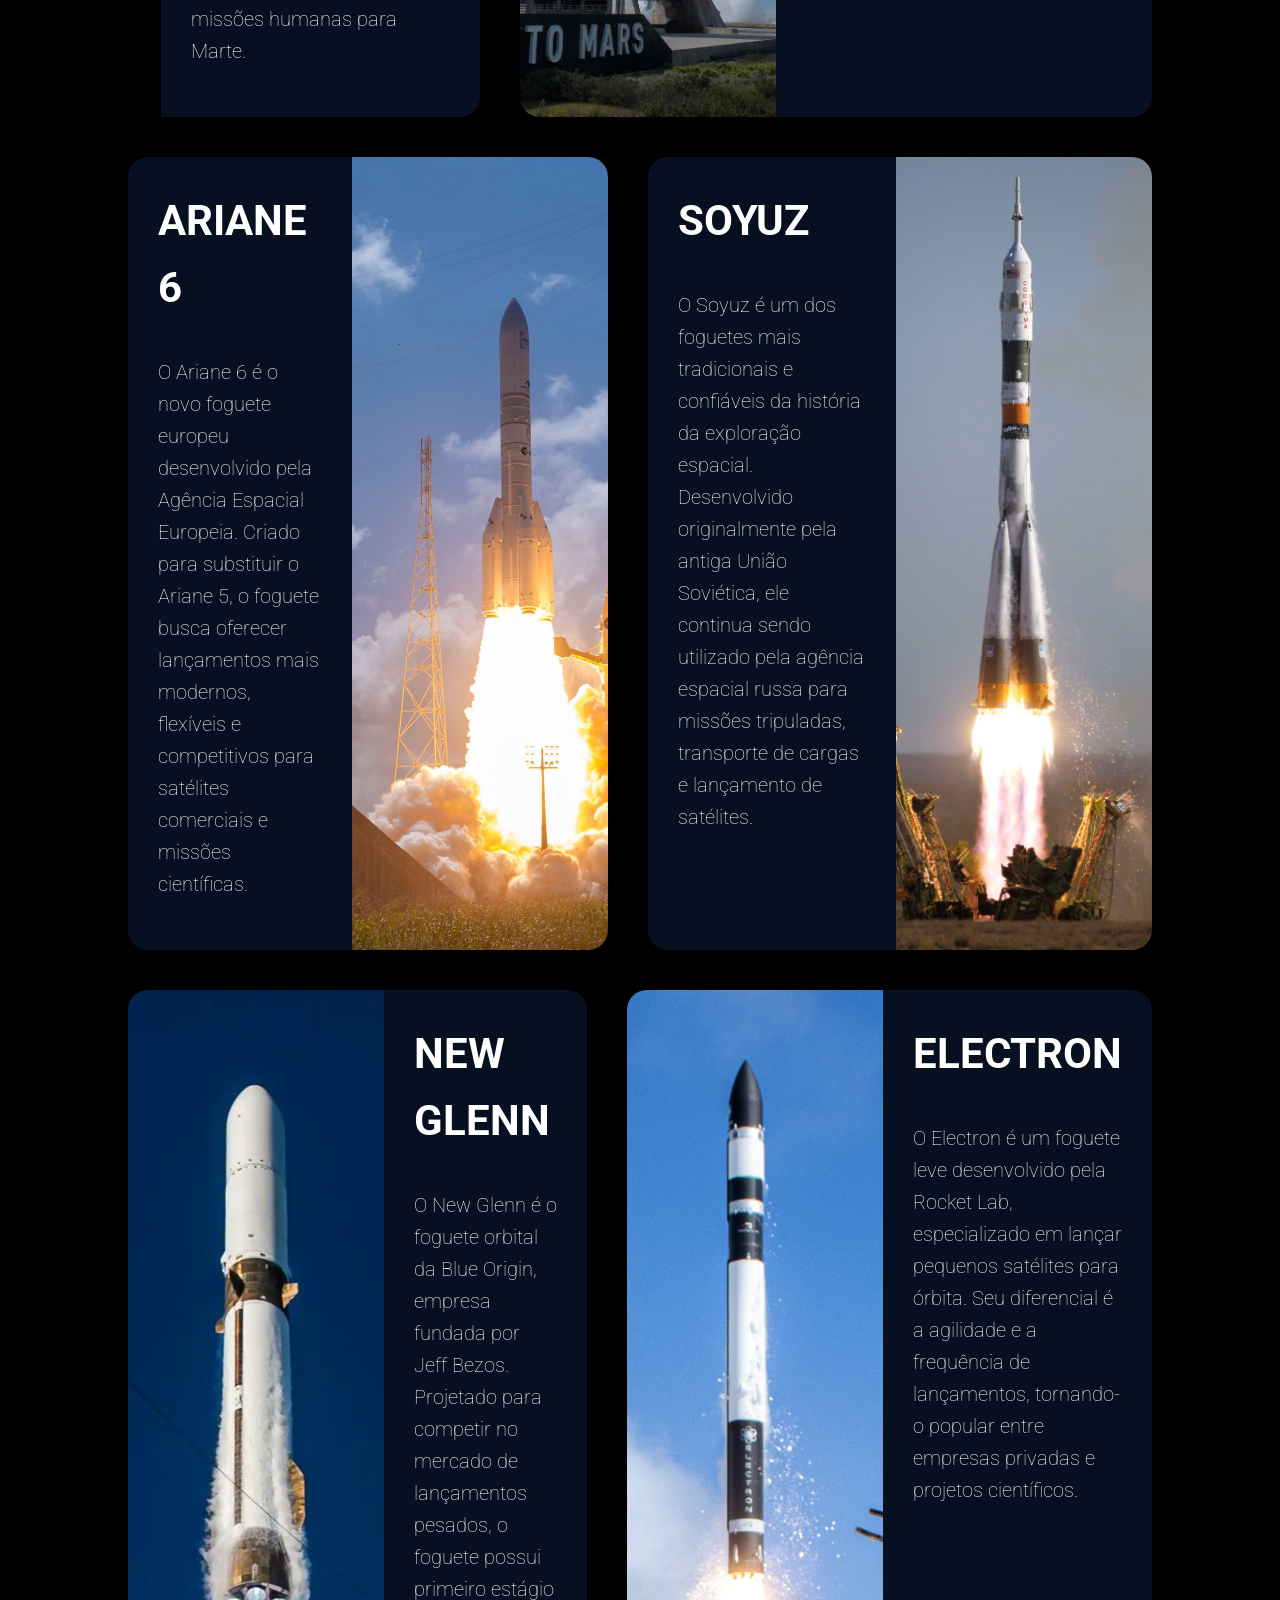
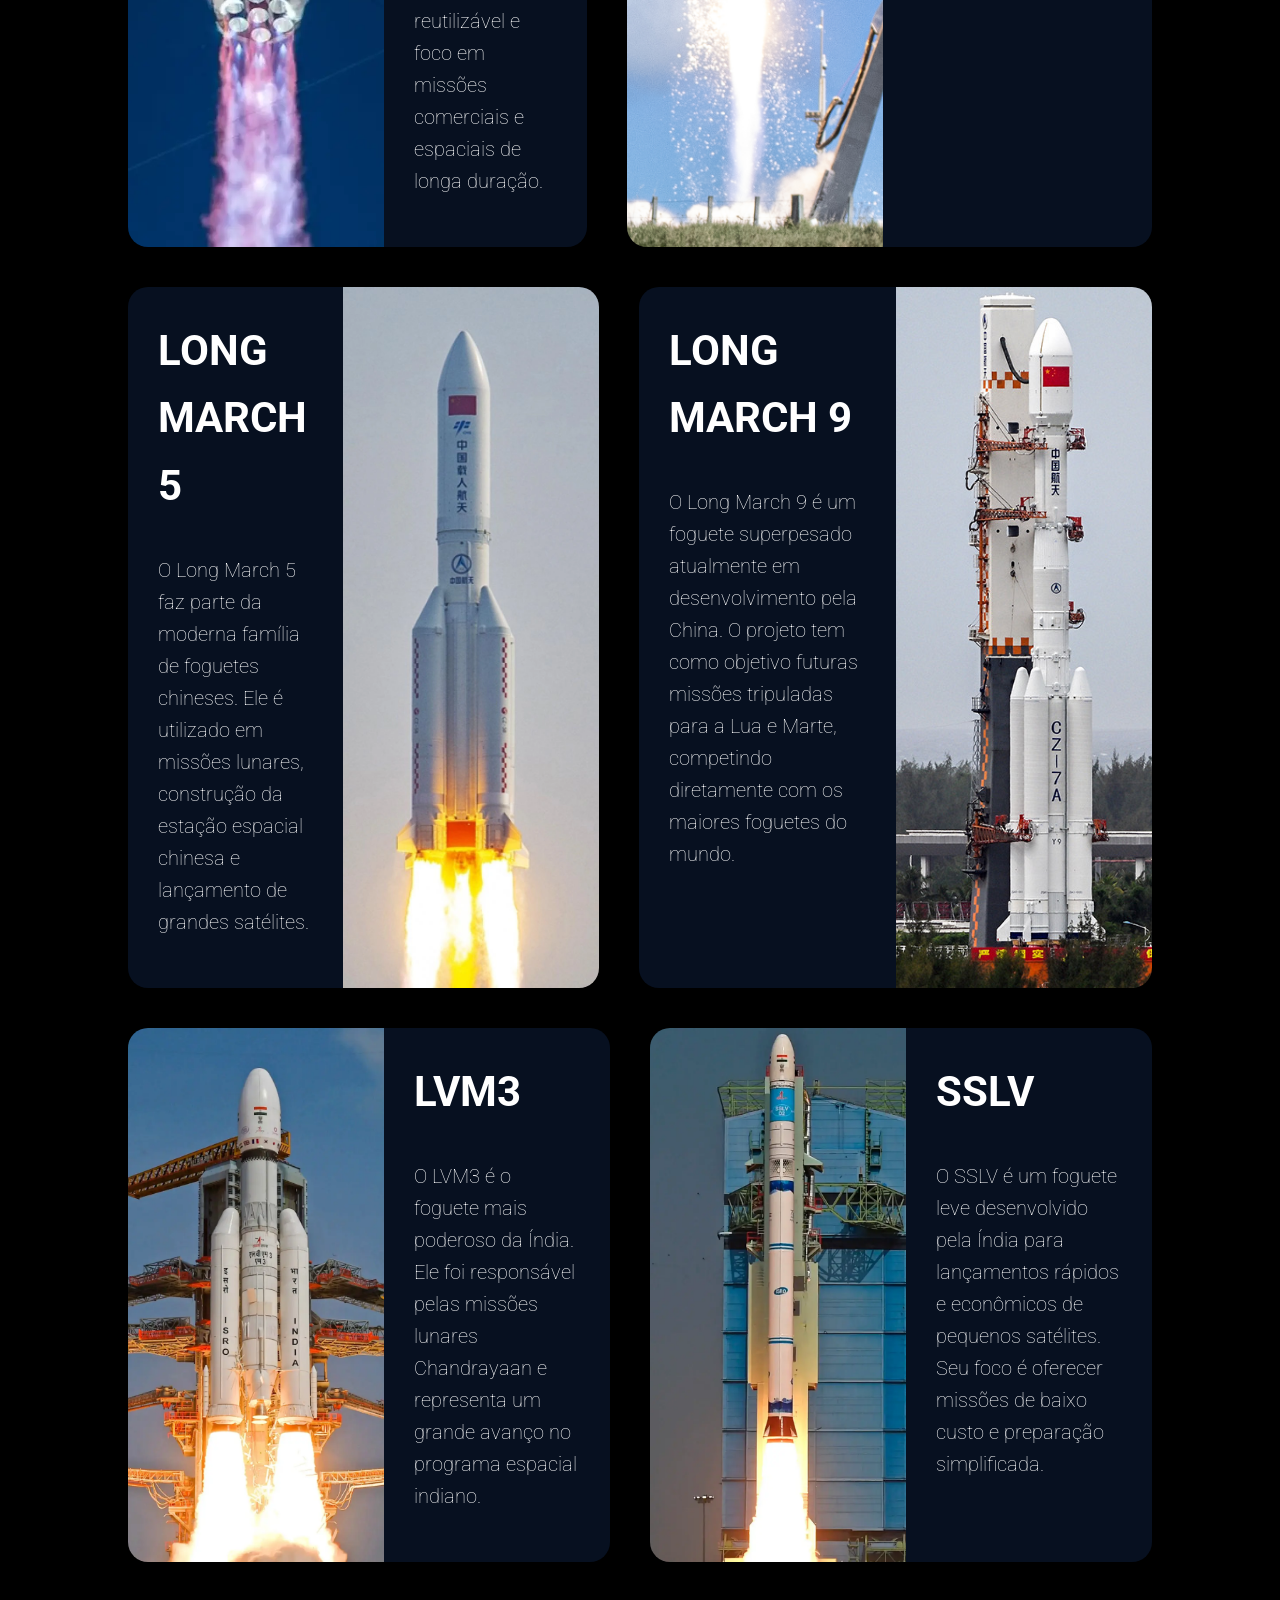
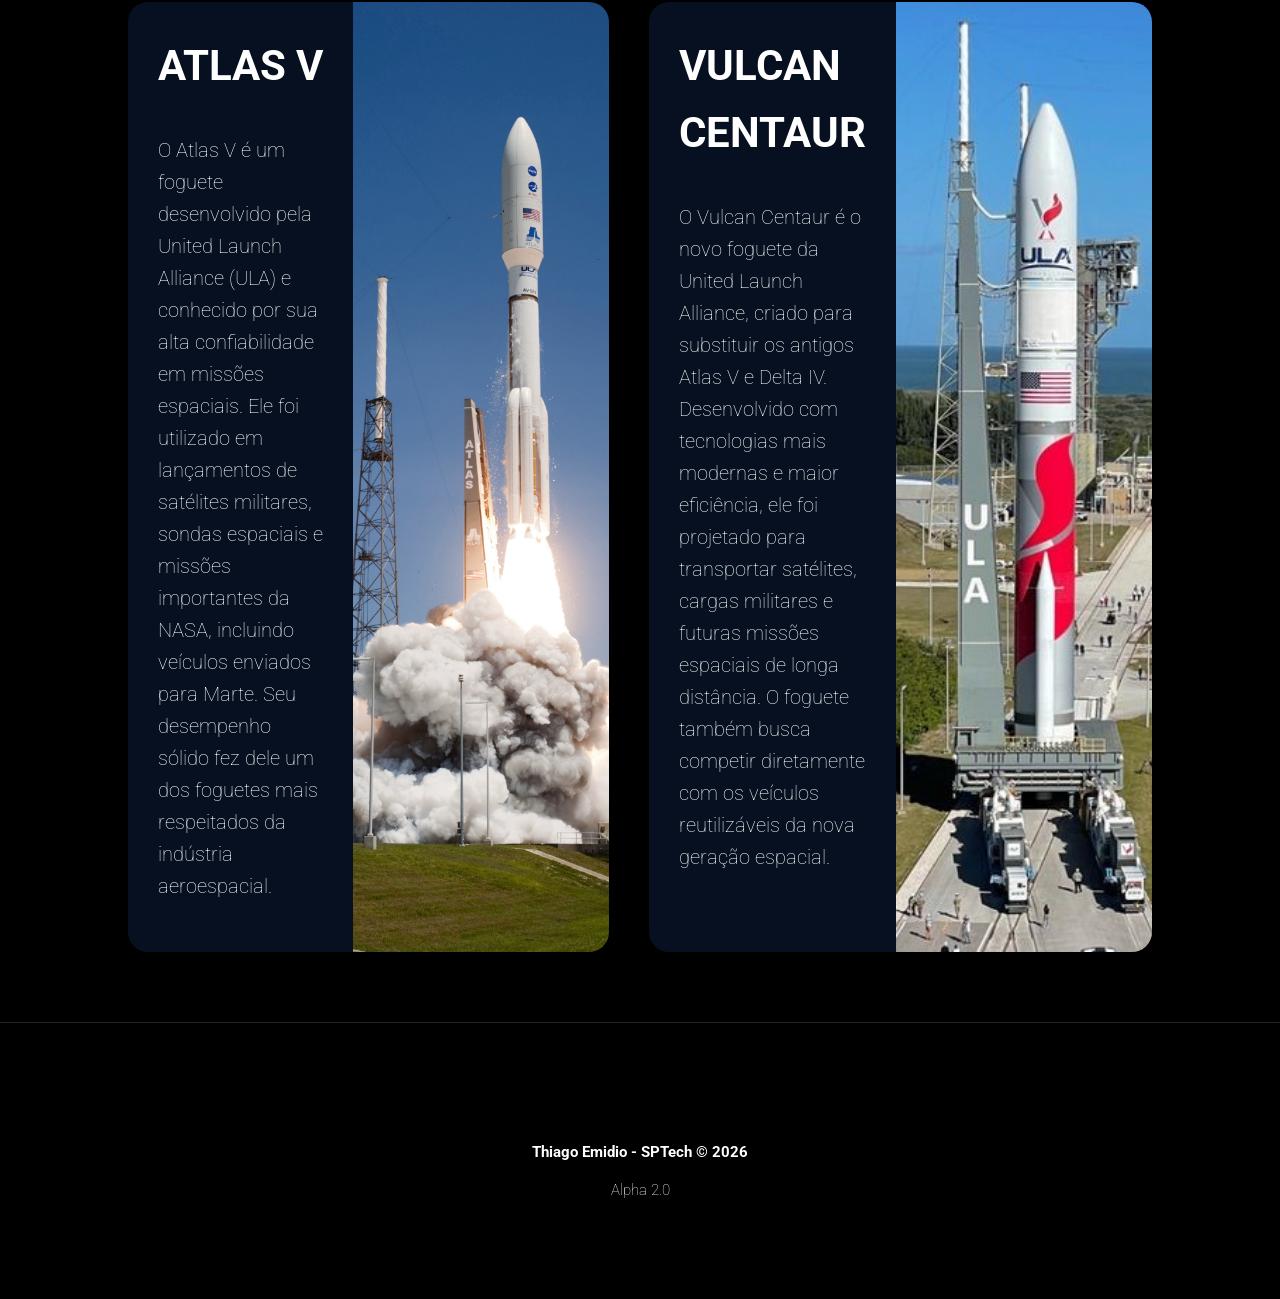
==== commit 88548637: "Dashboard css, css site" ====
--- a/web-data-viz/public/index.html
+++ b/web-data-viz/public/index.html
@@ -81,7 +81,7 @@
 
   <div class="lado-esquerdo">
     <div>
-      <h2>Falcon 9</h2>
+      <h2>FALCON 9</h2>
       <p>
         O Falcon 9 é um foguete reutilizável desenvolvido pela SpaceX. Conhecido por revolucionar a indústria espacial, ele é capaz de pousar seu primeiro estágio após o lançamento, reduzindo drasticamente os custos das missões. Atualmente é utilizado para levar satélites, cargas e astronautas para a órbita terrestre e para a Estação Espacial Internacional.
       </p>
--- a/web-data-viz/public/css/estilo.css
+++ b/web-data-viz/public/css/estilo.css
@@ -48,7 +48,7 @@
   align-items: center;
   justify-content: space-between;
   list-style: none;
-  color: #5d973c;
+  color: #05fdfd;
 }
 
 .titulo {
@@ -95,8 +95,8 @@
   color: white;
   background-image: url('../assets/imgs/');
   background-size:cover;
-}
-A
+
+
 .banner .container {
   justify-content: center;S
   align-items: center;
@@ -153,22 +153,6 @@
 
 /* FOOTER */
 
-.footer2 {
-  background-color: #000000;
-  height: 150px;
-  color: #fff;
-  display: flex;
-  font-size: 15px;
-}
-.footer2 .container {
-  justify-content: center;
-  text-align: center;
-}
-
-.footer2 .container .version {
-  font-size: 12px;
-  color:#ffffff
-}
 
 .footer {
   background-color: #000000;
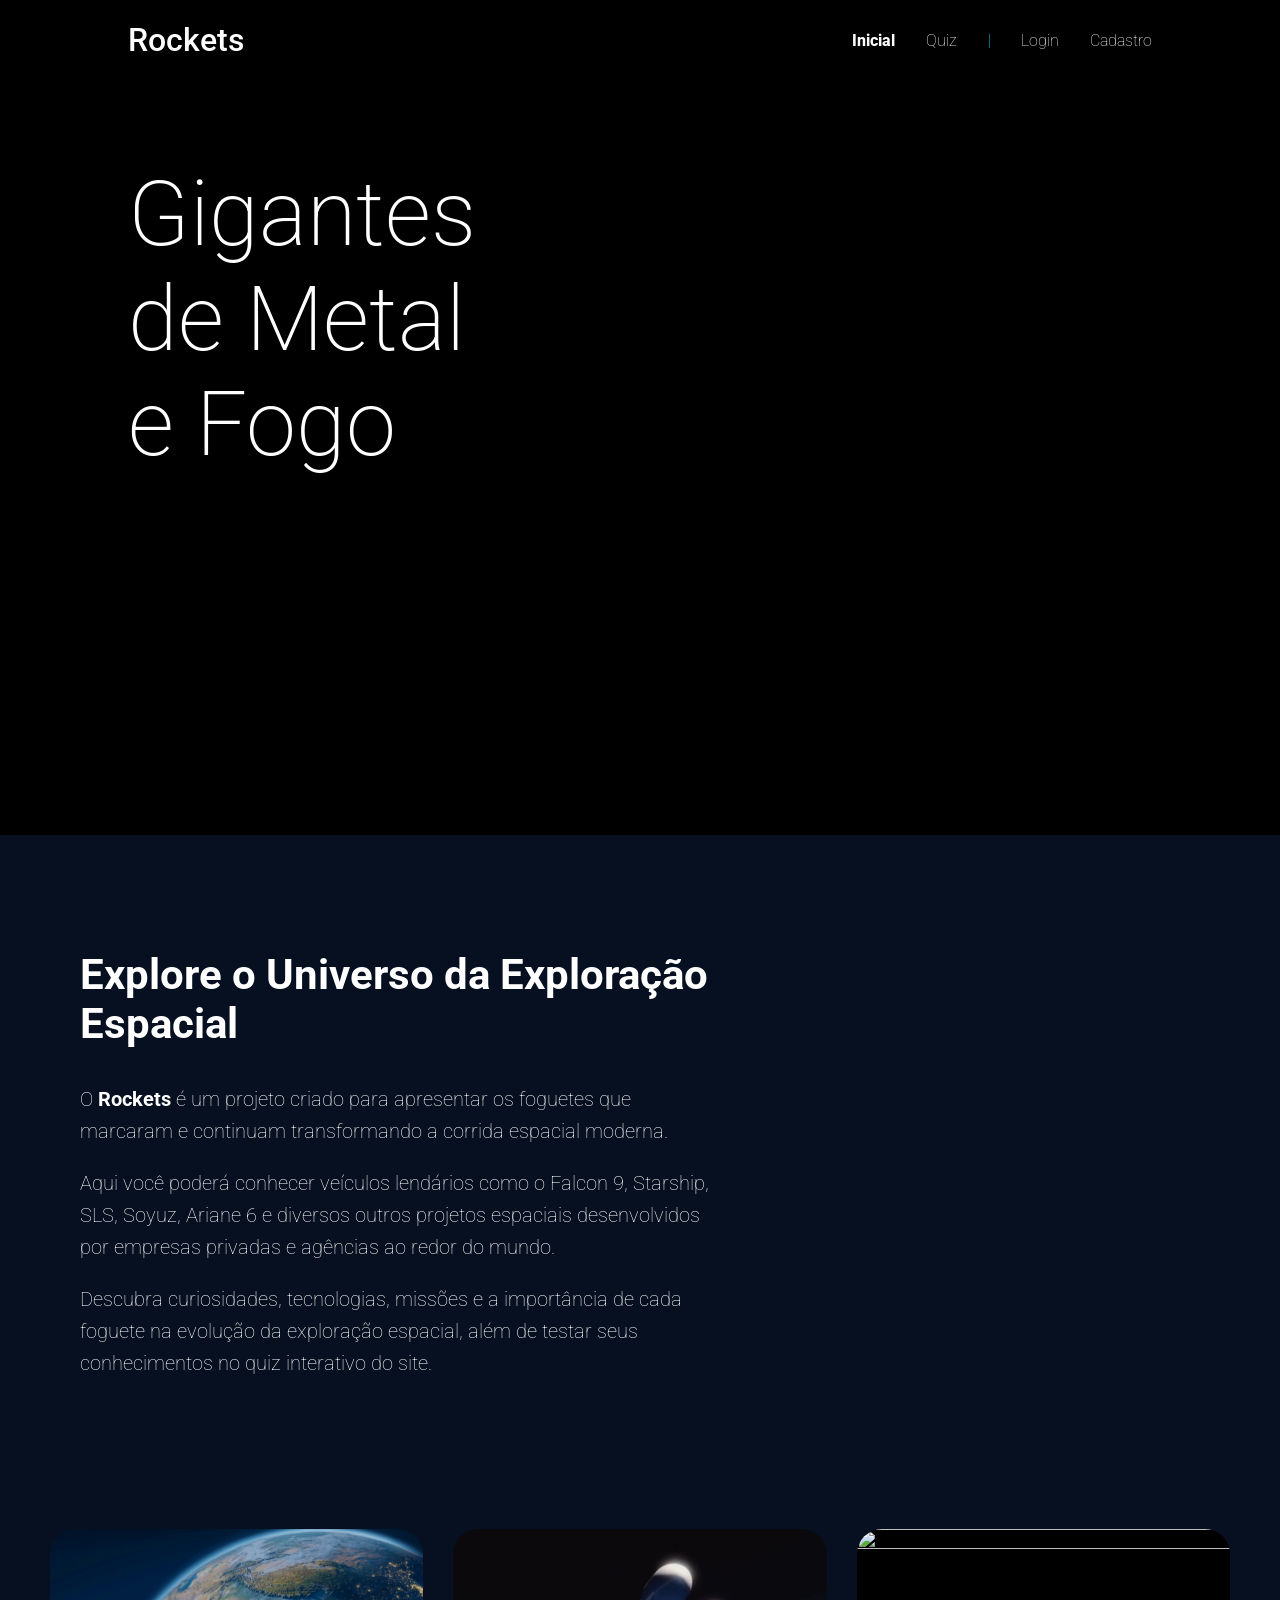
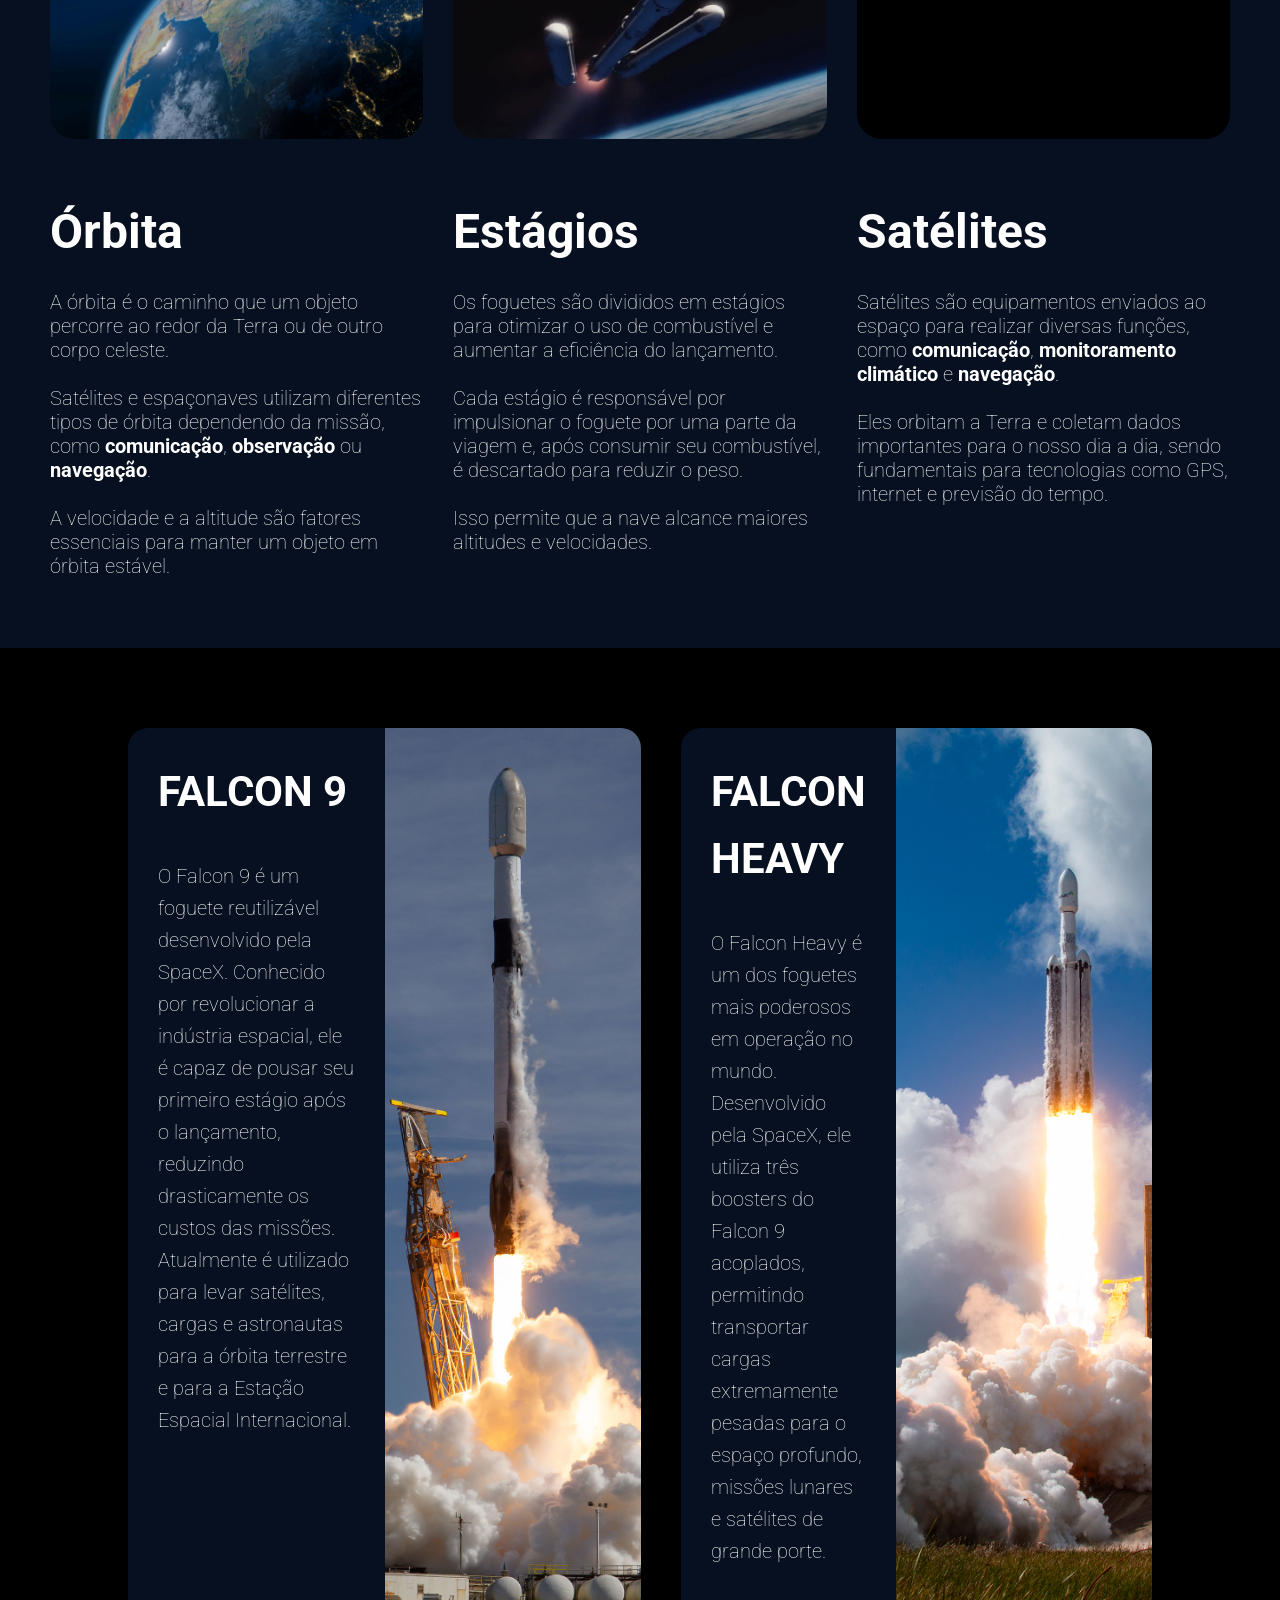
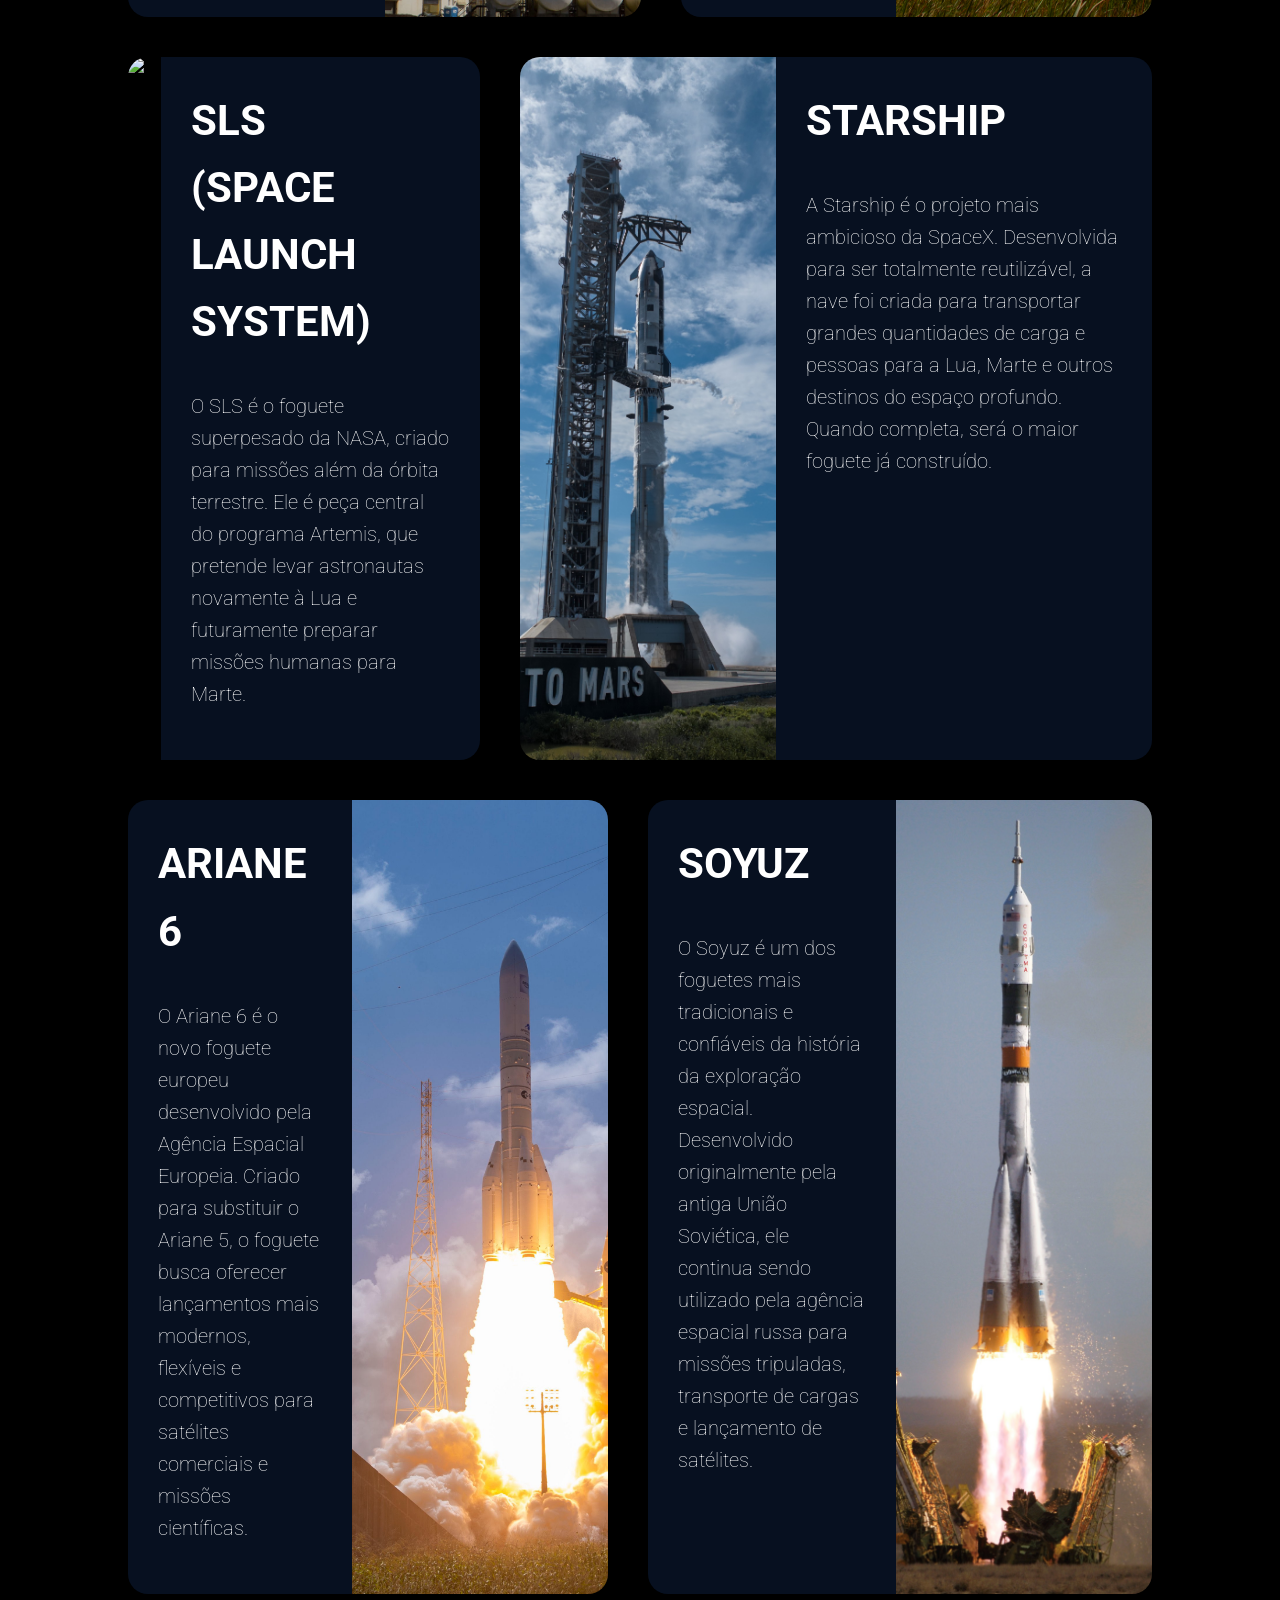
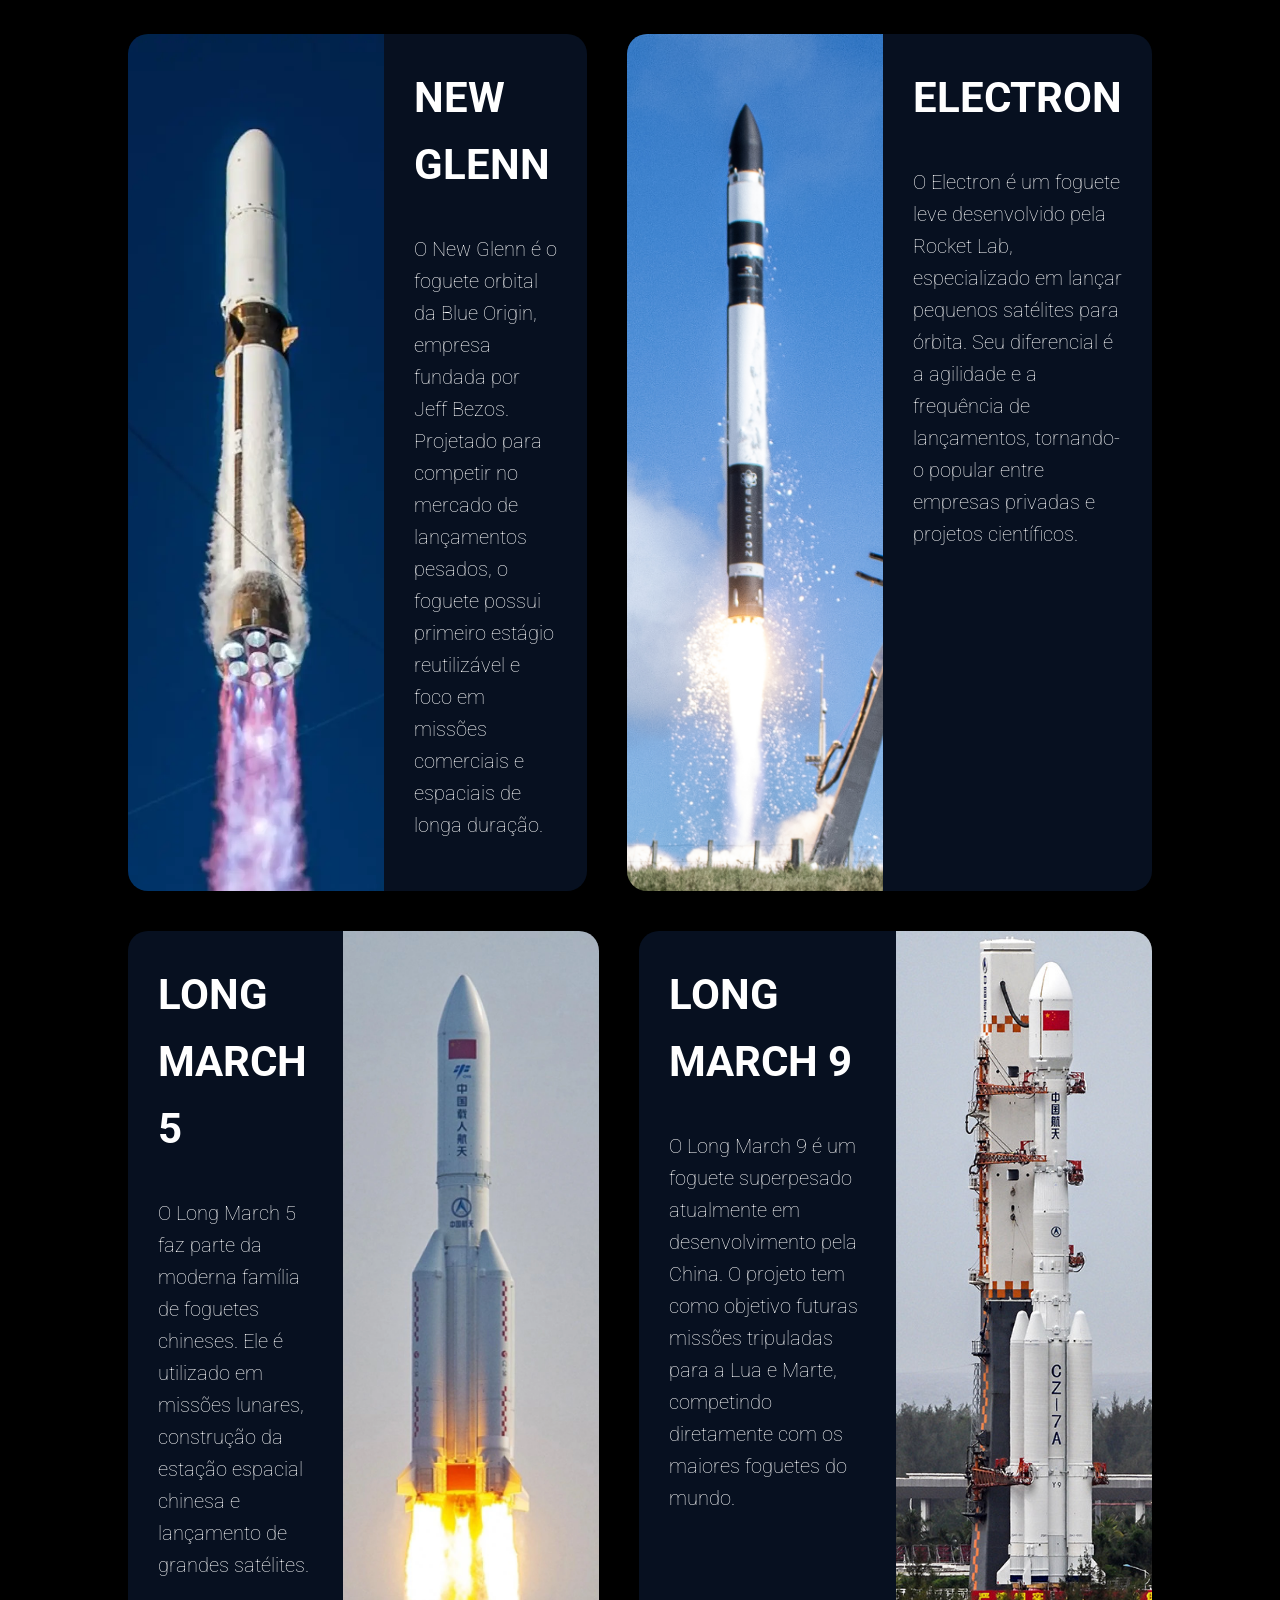
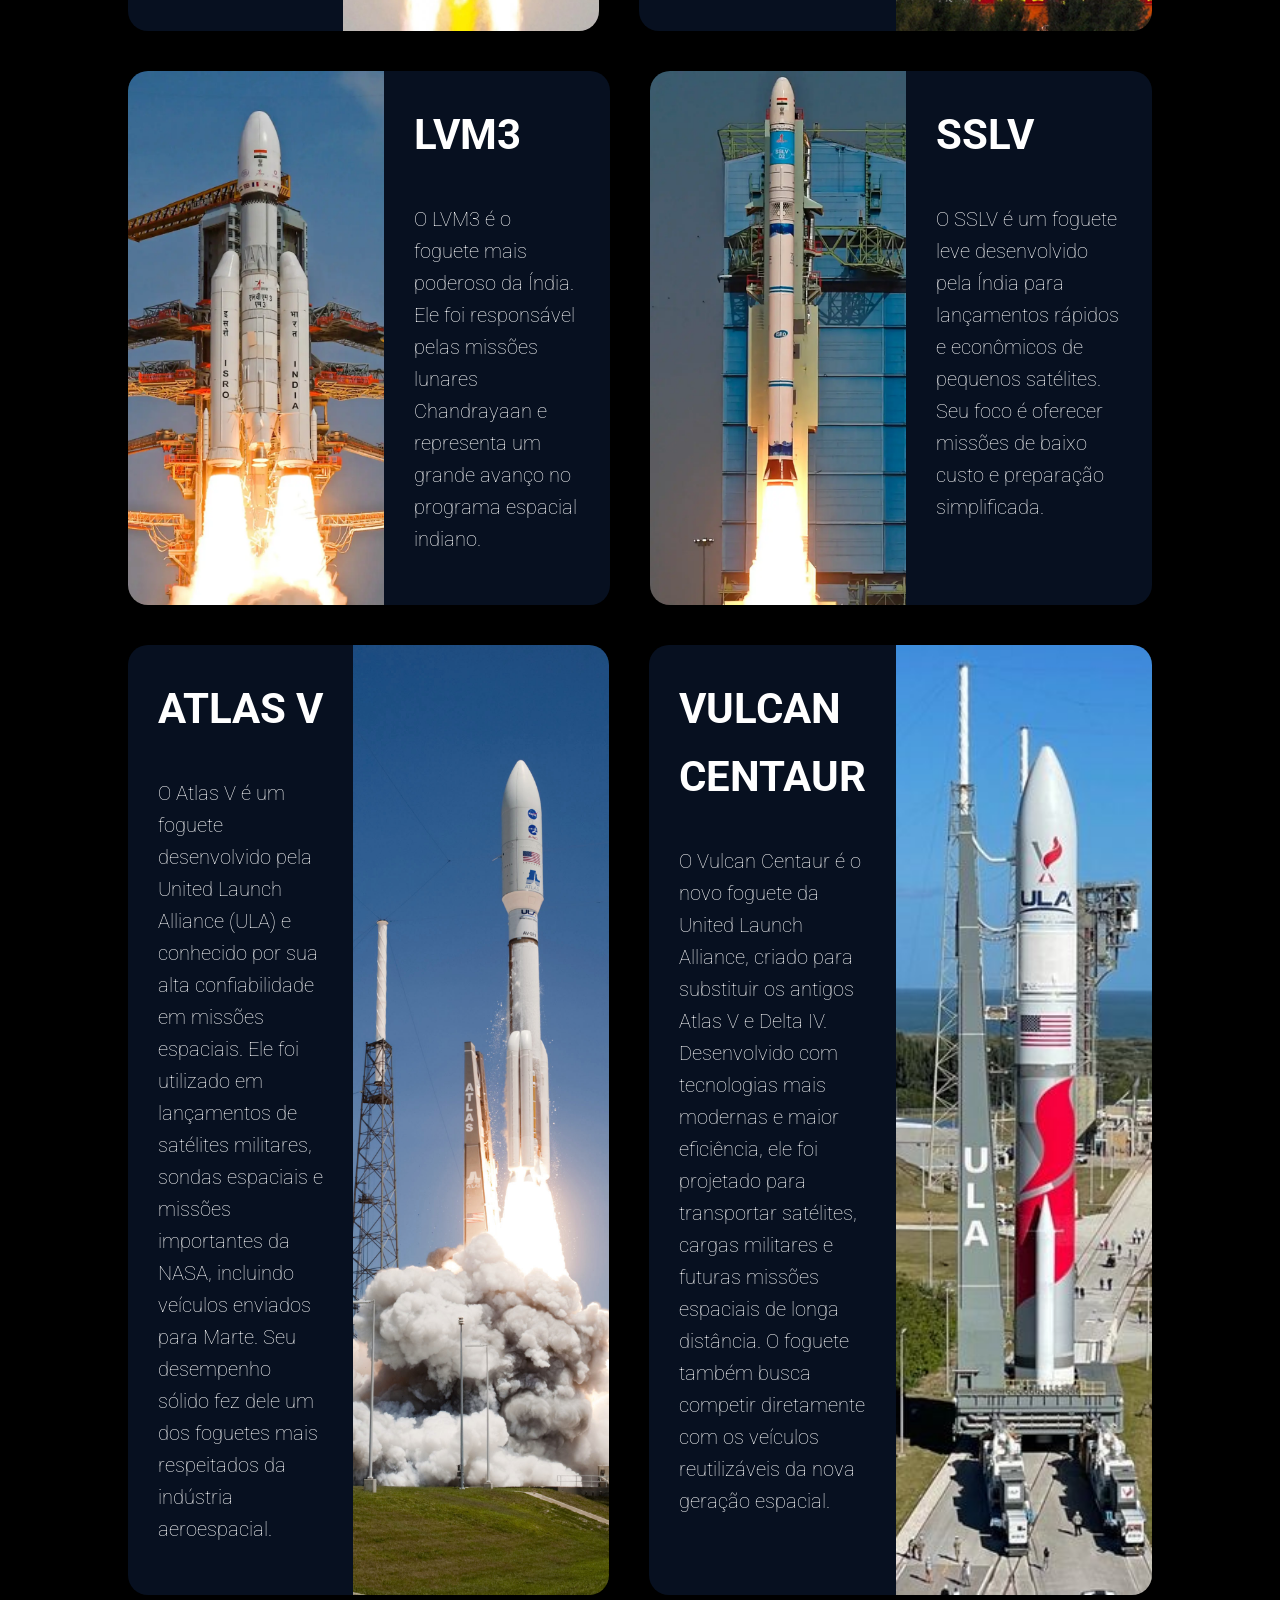
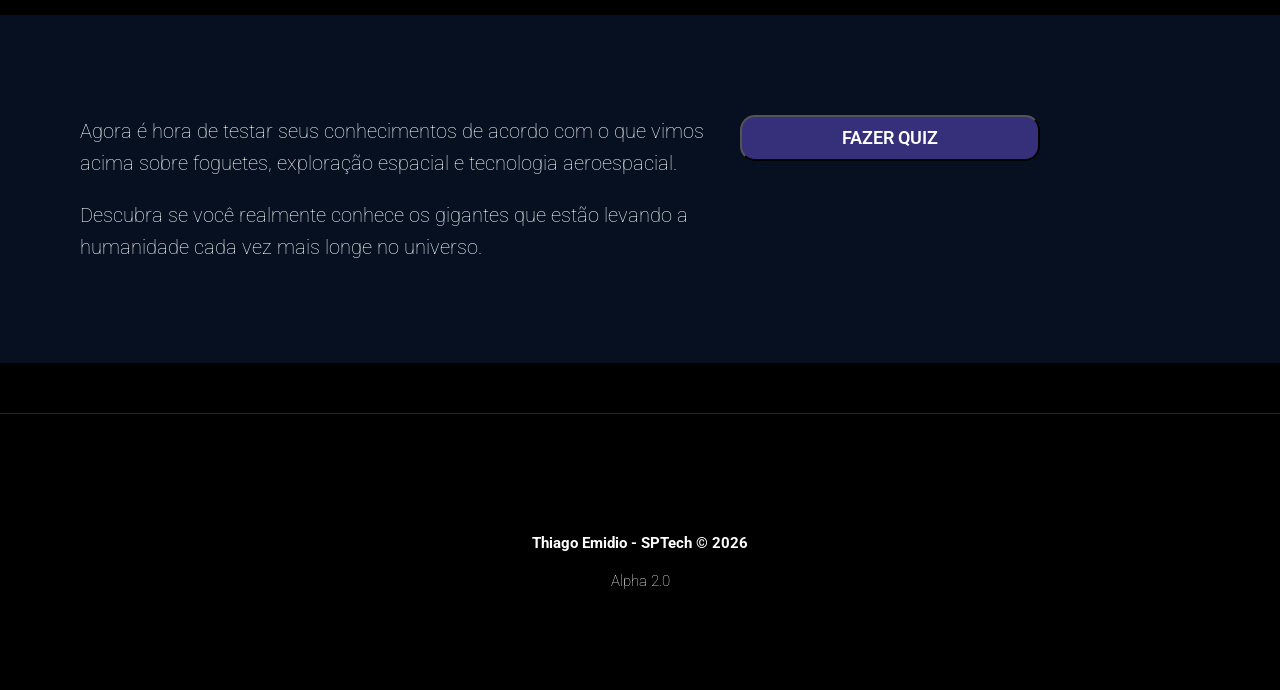
==== commit cd3c2b4b: "quiz css, idex" ====
--- a/web-data-viz/public/index.html
+++ b/web-data-viz/public/index.html
@@ -43,12 +43,34 @@
     </div>
   </div>
 
+
+
   <div class="banner">
     <h1>Gigantes de Metal e Fogo</h1>
     <video autoplay muted loop class="video-bg">
       <source src="assets/imgs/Falcon.mp4" type="video/mp4">
     </video>
   </div>
+
+  <div class="explicacao-site">
+    <div class="texto-explicacao">
+
+      <h2>Explore o Universo da Exploração Espacial</h2>
+      <p>
+        O <b>Rockets</b> é um projeto criado para apresentar os foguetes que marcaram e continuam transformando a
+        corrida espacial moderna.
+      </p>
+      <p>
+        Aqui você poderá conhecer veículos lendários como o Falcon 9, Starship, SLS, Soyuz, Ariane 6 e diversos outros
+        projetos espaciais desenvolvidos por empresas privadas e agências ao redor do mundo.
+      </p>
+      <p>
+        Descubra curiosidades, tecnologias, missões e a importância de cada foguete na evolução da exploração espacial,
+        além de testar seus conhecimentos no quiz interativo do site.
+      </p>
+    </div>
+  </div>
+
 
   <div class="social">
     <div class="boxes">
@@ -58,7 +80,8 @@
         <p class="cor-dos-paragrafos">A órbita é o caminho que um objeto percorre ao redor da Terra ou de outro corpo
           celeste. <br><br>Satélites e espaçonaves utilizam diferentes tipos de órbita dependendo da missão, como
           <b>comunicação</b>, <b>observação</b> ou <b>navegação</b>. <br><br>A velocidade e a altitude são fatores
-          essenciais para manter um objeto em órbita estável.</p>
+          essenciais para manter um objeto em órbita estável.
+        </p>
       </div>
       <div class="box">
         <img src="assets/imgs/staging.jpg">
@@ -74,7 +97,8 @@
         <p class="cor-dos-paragrafos">Satélites são equipamentos enviados ao espaço para realizar diversas funções, como
           <b>comunicação</b>, <b>monitoramento climático</b> e <b>navegação</b>. <br><br>Eles orbitam a Terra e coletam
           dados importantes para o nosso dia a dia, sendo fundamentais para tecnologias como GPS, internet e previsão do
-          tempo.</p>
+          tempo.
+        </p>
       </div>
     </div>
   </div>
@@ -83,14 +107,19 @@
     <div>
       <h2>FALCON 9</h2>
       <p>
-        O Falcon 9 é um foguete reutilizável desenvolvido pela SpaceX. Conhecido por revolucionar a indústria espacial, ele é capaz de pousar seu primeiro estágio após o lançamento, reduzindo drasticamente os custos das missões. Atualmente é utilizado para levar satélites, cargas e astronautas para a órbita terrestre e para a Estação Espacial Internacional.
+        O Falcon 9 é um foguete reutilizável desenvolvido pela SpaceX. Conhecido por revolucionar a indústria espacial,
+        ele é capaz de pousar seu primeiro estágio após o lançamento, reduzindo drasticamente os custos das missões.
+        Atualmente é utilizado para levar satélites, cargas e astronautas para a órbita terrestre e para a Estação
+        Espacial Internacional.
       </p>
     </div>
     <img src="assets/imgs/falcon9_2.jpg">
     <div>
       <h2>FALCON HEAVY </h2>
       <p>
-        O Falcon Heavy é um dos foguetes mais poderosos em operação no mundo. Desenvolvido pela SpaceX, ele utiliza três boosters do Falcon 9 acoplados, permitindo transportar cargas extremamente pesadas para o espaço profundo, missões lunares e satélites de grande porte.      </p>
+        O Falcon Heavy é um dos foguetes mais poderosos em operação no mundo. Desenvolvido pela SpaceX, ele utiliza três
+        boosters do Falcon 9 acoplados, permitindo transportar cargas extremamente pesadas para o espaço profundo,
+        missões lunares e satélites de grande porte. </p>
     </div>
     <img src="assets/imgs/Falcon heavy.jpg">
   </div>
@@ -100,14 +129,18 @@
     <div>
       <h2>SLS <br>(SPACE LAUNCH SYSTEM)</h2>
       <p>
-        O SLS é o foguete superpesado da NASA, criado para missões além da órbita terrestre. Ele é peça central do programa Artemis, que pretende levar astronautas novamente à Lua e futuramente preparar missões humanas para Marte.
+        O SLS é o foguete superpesado da NASA, criado para missões além da órbita terrestre. Ele é peça central do
+        programa Artemis, que pretende levar astronautas novamente à Lua e futuramente preparar missões humanas para
+        Marte.
       </p>
     </div>
     <img src="assets/imgs/starship.jpg">
     <div>
       <h2>STARSHIP</h2>
       <p>
-        A Starship é o projeto mais ambicioso da SpaceX. Desenvolvida para ser totalmente reutilizável, a nave foi criada para transportar grandes quantidades de carga e pessoas para a Lua, Marte e outros destinos do espaço profundo. Quando completa, será o maior foguete já construído.
+        A Starship é o projeto mais ambicioso da SpaceX. Desenvolvida para ser totalmente reutilizável, a nave foi
+        criada para transportar grandes quantidades de carga e pessoas para a Lua, Marte e outros destinos do espaço
+        profundo. Quando completa, será o maior foguete já construído.
 
       </p>
     </div>
@@ -117,15 +150,19 @@
     <div>
       <h2>ARIANE 6</h2>
       <p>
-        O Ariane 6 é o novo foguete europeu desenvolvido pela Agência Espacial Europeia. Criado para substituir o Ariane 5, o foguete busca oferecer lançamentos mais modernos, flexíveis e competitivos para satélites comerciais e missões científicas.
+        O Ariane 6 é o novo foguete europeu desenvolvido pela Agência Espacial Europeia. Criado para substituir o Ariane
+        5, o foguete busca oferecer lançamentos mais modernos, flexíveis e competitivos para satélites comerciais e
+        missões científicas.
       </p>
     </div>
     <img src="assets/imgs/ariane6.jpg">
     <div>
       <h2>SOYUZ</h2>
       <p>
-        O Soyuz é um dos foguetes mais tradicionais e confiáveis da história da exploração espacial. Desenvolvido originalmente pela antiga União Soviética, ele continua sendo utilizado pela agência espacial russa para missões tripuladas, transporte de cargas e lançamento de satélites.
-  </p>
+        O Soyuz é um dos foguetes mais tradicionais e confiáveis da história da exploração espacial. Desenvolvido
+        originalmente pela antiga União Soviética, ele continua sendo utilizado pela agência espacial russa para missões
+        tripuladas, transporte de cargas e lançamento de satélites.
+      </p>
     </div>
     <img src="assets/imgs/soyuz.jpg">
   </div>
@@ -134,15 +171,19 @@
     <img src="assets/imgs/newglenn.jpg">
     <div>
       <h2>NEW GLENN</h2>
-      <p> 
-        O New Glenn é o foguete orbital da Blue Origin, empresa fundada por Jeff Bezos. Projetado para competir no mercado de lançamentos pesados, o foguete possui primeiro estágio reutilizável e foco em missões comerciais e espaciais de longa duração.
+      <p>
+        O New Glenn é o foguete orbital da Blue Origin, empresa fundada por Jeff Bezos. Projetado para competir no
+        mercado de lançamentos pesados, o foguete possui primeiro estágio reutilizável e foco em missões comerciais e
+        espaciais de longa duração.
       </p>
     </div>
     <img src="assets/imgs/electron.jpg">
     <div>
       <h2>ELECTRON</h2>
       <p>
-        O Electron é um foguete leve desenvolvido pela Rocket Lab, especializado em lançar pequenos satélites para órbita. Seu diferencial é a agilidade e a frequência de lançamentos, tornando-o popular entre empresas privadas e projetos científicos.
+        O Electron é um foguete leve desenvolvido pela Rocket Lab, especializado em lançar pequenos satélites para
+        órbita. Seu diferencial é a agilidade e a frequência de lançamentos, tornando-o popular entre empresas privadas
+        e projetos científicos.
       </p>
     </div>
   </div>
@@ -151,15 +192,17 @@
     <div>
       <h2>LONG MARCH 5</h2>
       <p>
-        O Long March 5 faz parte da moderna família de foguetes chineses. Ele é utilizado em missões lunares, construção da estação espacial chinesa e lançamento de grandes satélites.
+        O Long March 5 faz parte da moderna família de foguetes chineses. Ele é utilizado em missões lunares, construção
+        da estação espacial chinesa e lançamento de grandes satélites.
       </p>
     </div>
     <img src="assets/imgs/longmarch5.jpg">
     <div>
       <h2>LONG MARCH 9</h2>
       <p>
-        O Long March 9 é um foguete superpesado atualmente em desenvolvimento pela China. O projeto tem como objetivo futuras missões tripuladas para a Lua e Marte, competindo diretamente com os maiores foguetes do mundo.
-  </p>
+        O Long March 9 é um foguete superpesado atualmente em desenvolvimento pela China. O projeto tem como objetivo
+        futuras missões tripuladas para a Lua e Marte, competindo diretamente com os maiores foguetes do mundo.
+      </p>
     </div>
     <img src="assets/imgs/longmarch9.jpg">
   </div>
@@ -168,8 +211,9 @@
     <img src="assets/imgs/lvm3.jpg">
     <div>
       <h2>LVM3</h2>
-      <p> 
-        O LVM3 é o foguete mais poderoso da Índia. Ele foi responsável pelas missões lunares Chandrayaan e representa um grande avanço no programa espacial indiano.
+      <p>
+        O LVM3 é o foguete mais poderoso da Índia. Ele foi responsável pelas missões lunares Chandrayaan e representa um
+        grande avanço no programa espacial indiano.
 
       </p>
     </div>
@@ -177,7 +221,8 @@
     <div>
       <h2>SSLV</h2>
       <p>
-        O SSLV é um foguete leve desenvolvido pela Índia para lançamentos rápidos e econômicos de pequenos satélites. Seu foco é oferecer missões de baixo custo e preparação simplificada. 
+        O SSLV é um foguete leve desenvolvido pela Índia para lançamentos rápidos e econômicos de pequenos satélites.
+        Seu foco é oferecer missões de baixo custo e preparação simplificada.
       </p>
     </div>
   </div>
@@ -186,24 +231,45 @@
     <div>
       <h2>ATLAS V</h2>
       <p>
-        O Atlas V é um foguete desenvolvido pela United Launch Alliance (ULA) e conhecido por sua alta confiabilidade em missões espaciais. Ele foi utilizado em lançamentos de satélites militares, sondas espaciais e missões importantes da NASA, incluindo veículos enviados para Marte. Seu desempenho sólido fez dele um dos foguetes mais respeitados da indústria aeroespacial.
+        O Atlas V é um foguete desenvolvido pela United Launch Alliance (ULA) e conhecido por sua alta confiabilidade em
+        missões espaciais. Ele foi utilizado em lançamentos de satélites militares, sondas espaciais e missões
+        importantes da NASA, incluindo veículos enviados para Marte. Seu desempenho sólido fez dele um dos foguetes mais
+        respeitados da indústria aeroespacial.
       </p>
     </div>
     <img src="assets/imgs/atlasv.jpg">
     <div>
       <h2>VULCAN CENTAUR</h2>
       <p>
-        O Vulcan Centaur é o novo foguete da United Launch Alliance, criado para substituir os antigos Atlas V e Delta IV. Desenvolvido com tecnologias mais modernas e maior eficiência, ele foi projetado para transportar satélites, cargas militares e futuras missões espaciais de longa distância. O foguete também busca competir diretamente com os veículos reutilizáveis da nova geração espacial.
-  </p>
+        O Vulcan Centaur é o novo foguete da United Launch Alliance, criado para substituir os antigos Atlas V e Delta
+        IV. Desenvolvido com tecnologias mais modernas e maior eficiência, ele foi projetado para transportar satélites,
+        cargas militares e futuras missões espaciais de longa distância. O foguete também busca competir diretamente com
+        os veículos reutilizáveis da nova geração espacial.
+      </p>
     </div>
     <img src="assets/imgs/vulcan.jpg">
   </div>
 
+  <div class="explicacao-site" id="final">
+    <div class="texto-explicacao">
+        <p>
+            Agora é hora de testar seus conhecimentos de acordo com o que vimos acima sobre foguetes, exploração espacial e tecnologia aeroespacial.
+        </p>
+
+        <p>
+            Descubra se você realmente conhece os gigantes que estão levando a humanidade cada vez mais longe no universo.
+        </p>
+    </div>
+      
+    <a href="./simulador.html"><button class="botaoquiz" >FAZER QUIZ</button></a>
+  </div>
+
+
   <div class="footer">
-      <h4 style="color: rgb(255, 255, 255);">Thiago Emidio - SPTech &copy; 2026</h4>
-      <span class="version">Alpha 2.0
-      </span>
+    <h4 style="color: rgb(255, 255, 255);">Thiago Emidio - SPTech &copy; 2026</h4>
+    <span class="version">Alpha 2.0
+    </span>
   </div>
 </body>
 
-</html>+</html>
--- a/web-data-viz/public/css/estilo.css
+++ b/web-data-viz/public/css/estilo.css
@@ -4,7 +4,7 @@
   margin: 0;
   padding: 0;
   font-family: Roboto, sans-serif;
-  font-weight:100;
+  font-weight: 100;
   background-color: black;
 }
 
@@ -68,6 +68,7 @@
   height: var(--tamanho-banner);
   color: white;
   overflow: hidden;
+
   h1 {
     padding: 80px 0;
     margin: 0 10%;
@@ -90,15 +91,16 @@
 
   z-index: -1;
 }
-/*.banner { */
+
+/*.banner { 
   height: var(--tamanho-banner);
   color: white;
   background-image: url('../assets/imgs/');
-  background-size:cover;
+  background-size:cover;*/
 
 
 .banner .container {
-  justify-content: center;S
+  justify-content: center;
   align-items: center;
   height: 100%;
 }
@@ -130,9 +132,9 @@
   border-radius: 25px;
 }
 
-.boxes{
-  display: flex;
-  justify-content:space-between;
+.boxes {
+  display: flex;
+  justify-content: space-between;
   width: 100%;
   padding: 50px;
   gap: 30px;
@@ -141,7 +143,7 @@
 }
 
 .social p {
-  text-align:start;
+  text-align: start;
 }
 
 .box {
@@ -171,7 +173,7 @@
 
 .footer .container .version {
   font-size: 12px;
-  color:#ffffff
+  color: #ffffff
 }
 
 /* LOGIN */
@@ -276,7 +278,7 @@
 
 /* FORMULARIO */
 
-.alerta_erro{
+.alerta_erro {
   display: flex;
   justify-content: flex-end;
 }
@@ -293,7 +295,7 @@
   margin-right: 10%;
 }
 
-.card_erro #mensagem_erro{
+.card_erro #mensagem_erro {
   font-weight: 500;
   font-size: 20px;
 }
@@ -349,7 +351,7 @@
 
 .simulador .container {
   flex-direction: column;
-  overflow: scroll; 
+  overflow: scroll;
   height: var(--tamanho-simulador);
 }
 
@@ -393,11 +395,25 @@
 }
 
 @keyframes bell {
-  0%   {transform: rotate(25deg)}
-  25%  {transform: rotate(-25deg)}
-  50%  {transform: rotate(25deg)}
-  75%  {transform: rotate(-25deg)}
-  100% {transform: rotate(25deg)}
+  0% {
+    transform: rotate(25deg)
+  }
+
+  25% {
+    transform: rotate(-25deg)
+  }
+
+  50% {
+    transform: rotate(25deg)
+  }
+
+  75% {
+    transform: rotate(-25deg)
+  }
+
+  100% {
+    transform: rotate(25deg)
+  }
 }
 
 .cor-dos-paragrafos {
@@ -417,30 +433,78 @@
   align-items: top;
   justify-content: space-around;
   padding: 20px 10%;
-  color:#ffffff;
+  color: #ffffff;
   background-color: #000000;
   font-size: 20px;
   font-weight: 100;
   line-height: 1.6;
+
   h2 {
     margin-top: 0;
     font-size: 42px;
   }
+
   img {
-    width:25%;
+    width: 25%;
     object-fit: cover;
   }
+
   div {
     background: #071020;
     padding: 30px;
   }
-  :nth-child(3){
+
+  :nth-child(3) {
     margin-left: 40px;
   }
-  :nth-child(2n){
+
+  :nth-child(2n) {
     border-radius: 0 20px 20px 0;
   }
-  :nth-child(2n+1){
+
+  :nth-child(2n+1) {
     border-radius: 20px 0 0 20px;
   }
 }
+
+
+.explicacao-site {
+  width: 100%;
+  background: #071020;
+  padding: 80px 0;
+  display: flex;
+  justify-content: flex-start;
+}
+
+.texto-explicacao {
+  width: 50%;
+  margin-left: 80px;
+  color: #ffffff;
+}
+
+.texto-explicacao h2 {
+  font-size: 42px;
+}
+
+.texto-explicacao p {
+  font-size: 20px;
+  font-weight: 100;
+  line-height: 1.6;
+  color: #ffffff;
+  font-size: 20px;
+}
+
+button {
+    cursor: pointer;
+    font-family: Roboto, sans-serif;
+    border-radius: 15px;
+    font-weight: 600;
+    font-size: 18px;
+    color: #fff;
+    background-color: #362f7a;
+    width: 300px;
+    line-height: 40px;
+    align-self: center;
+    margin: 20px;
+    transition: all 0.5s;
+}
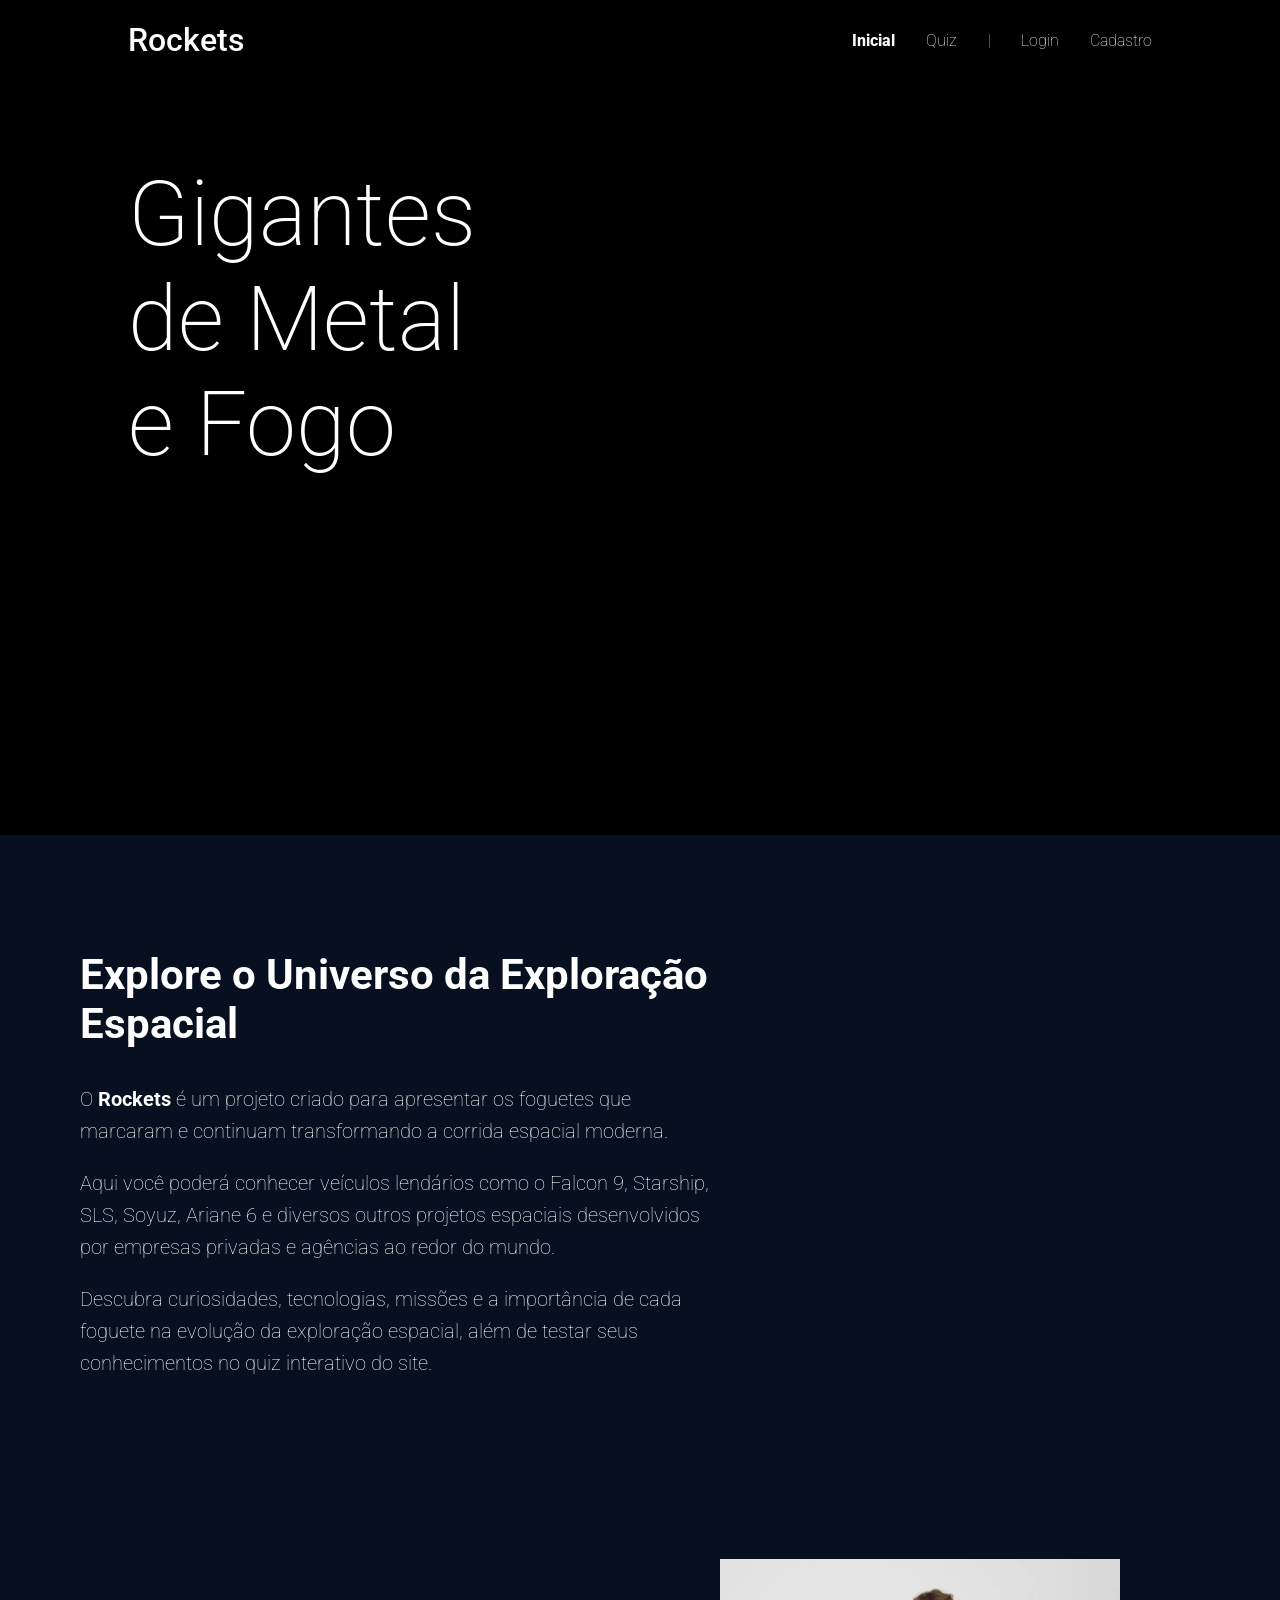
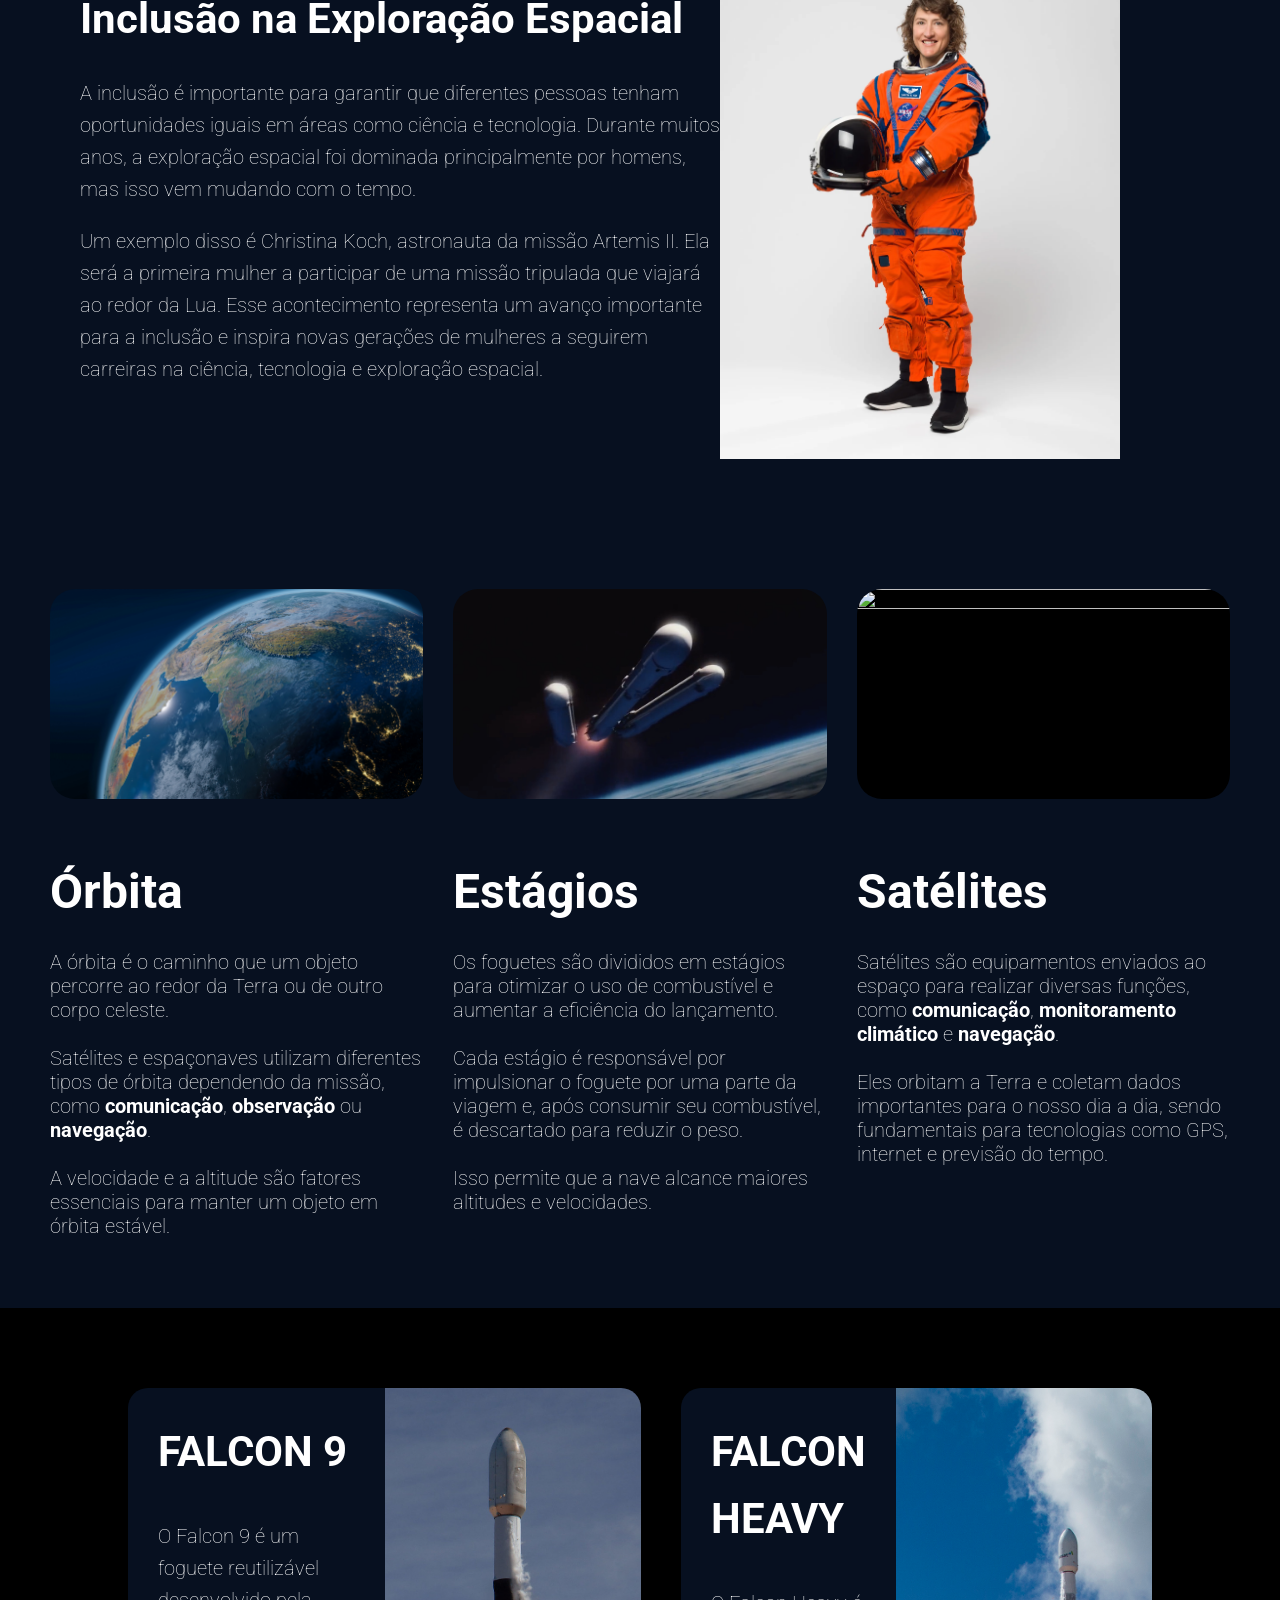
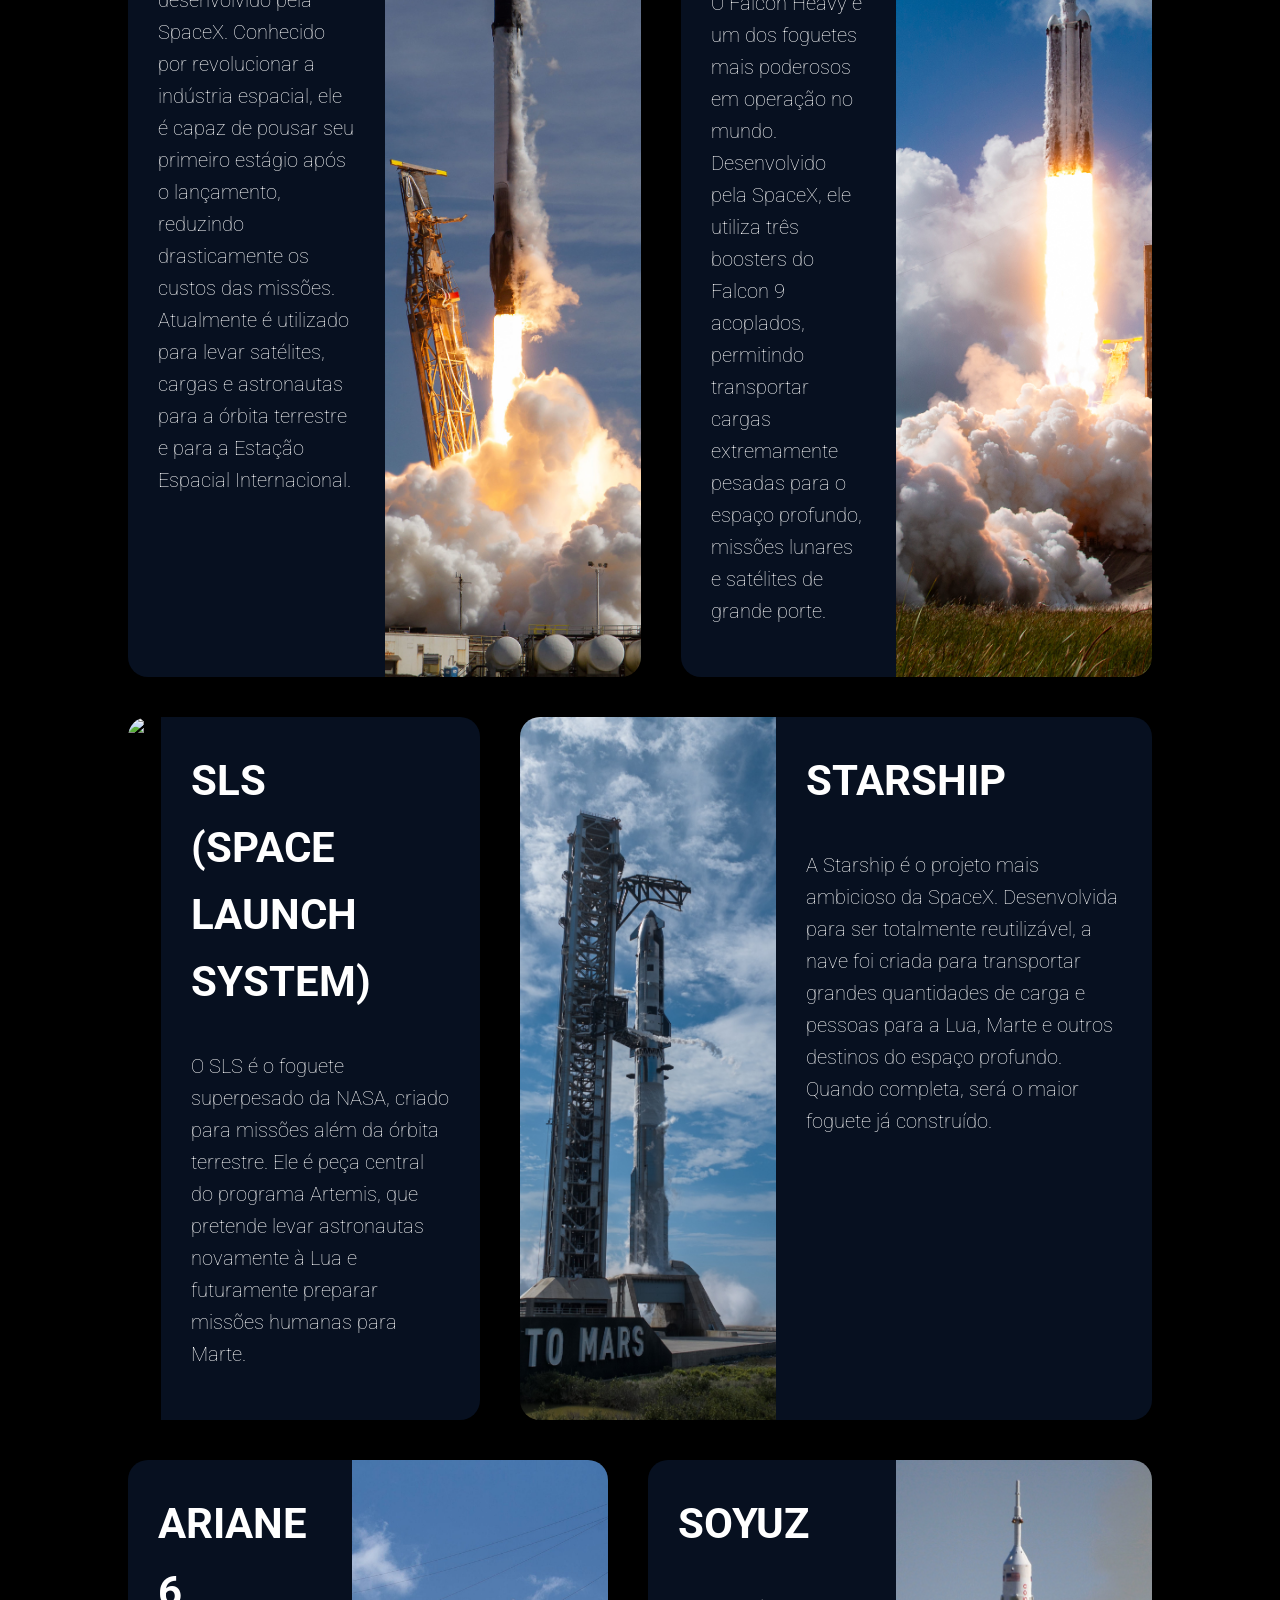
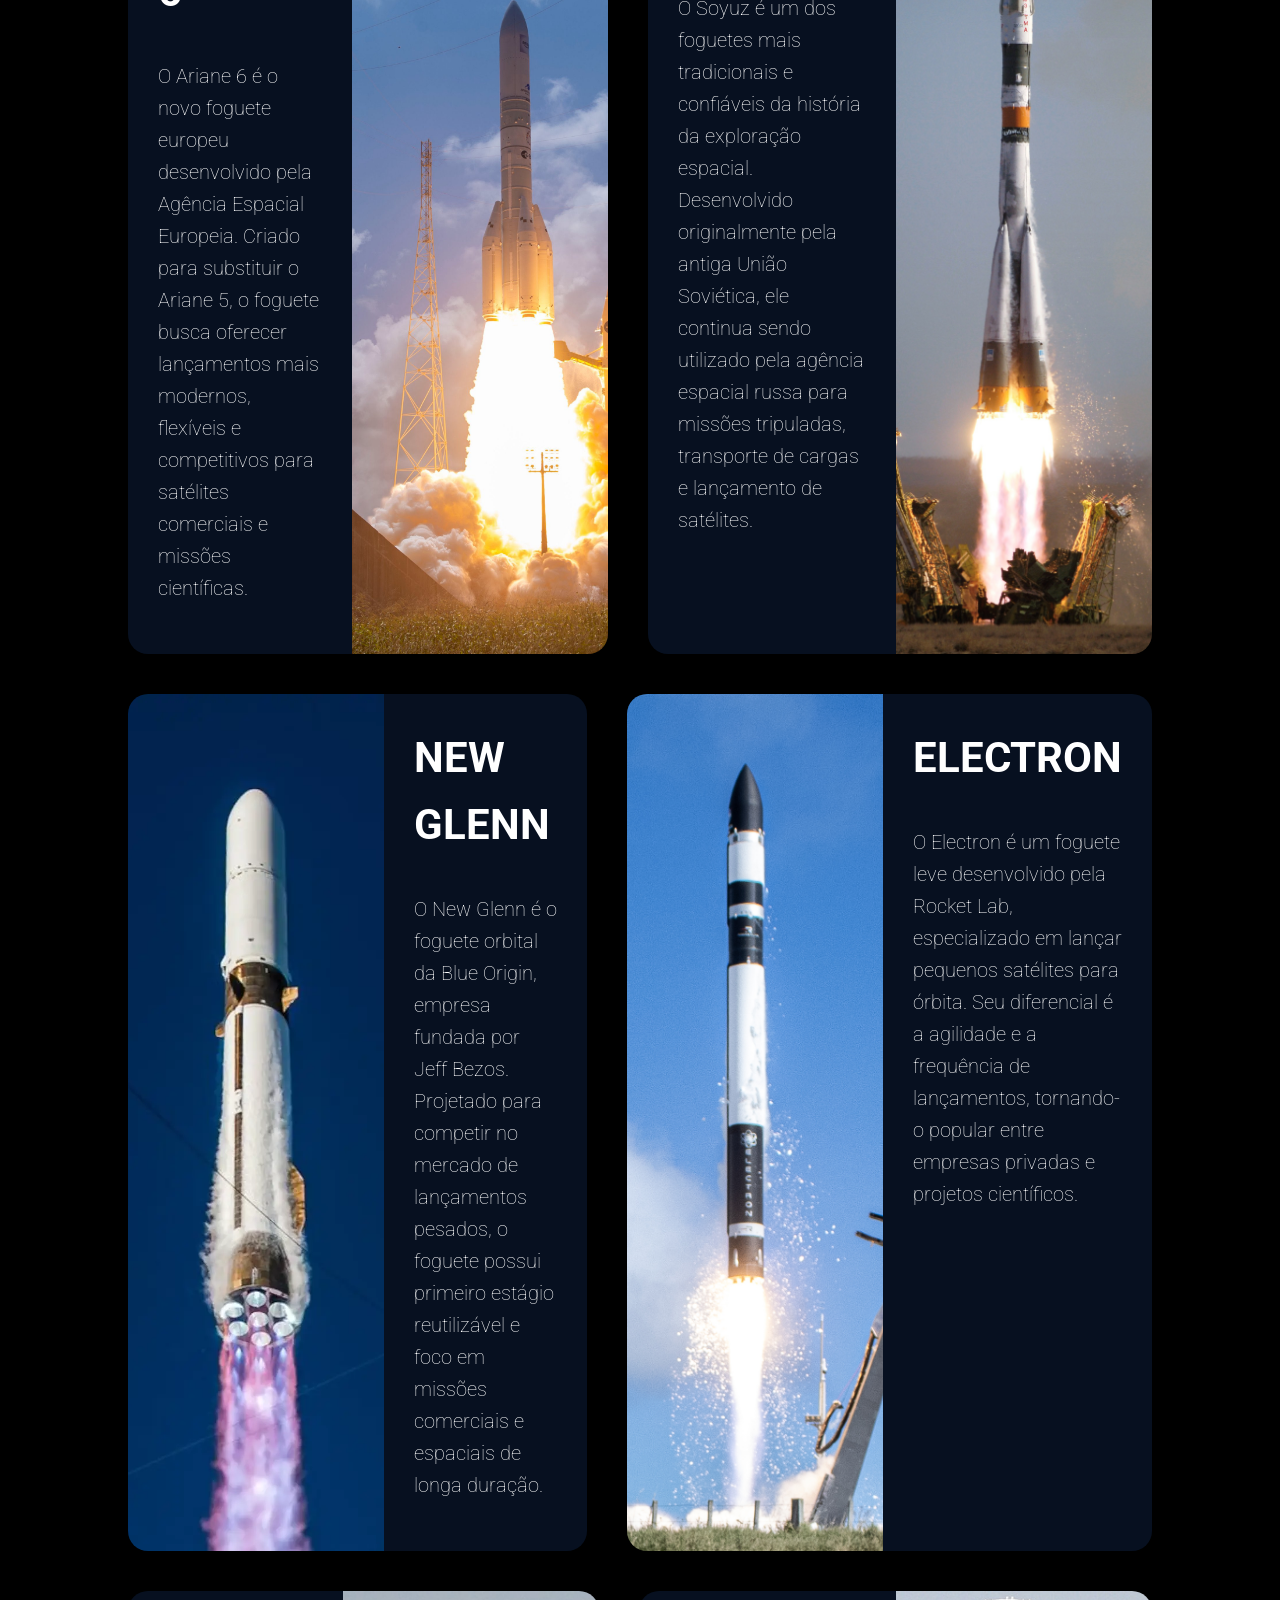
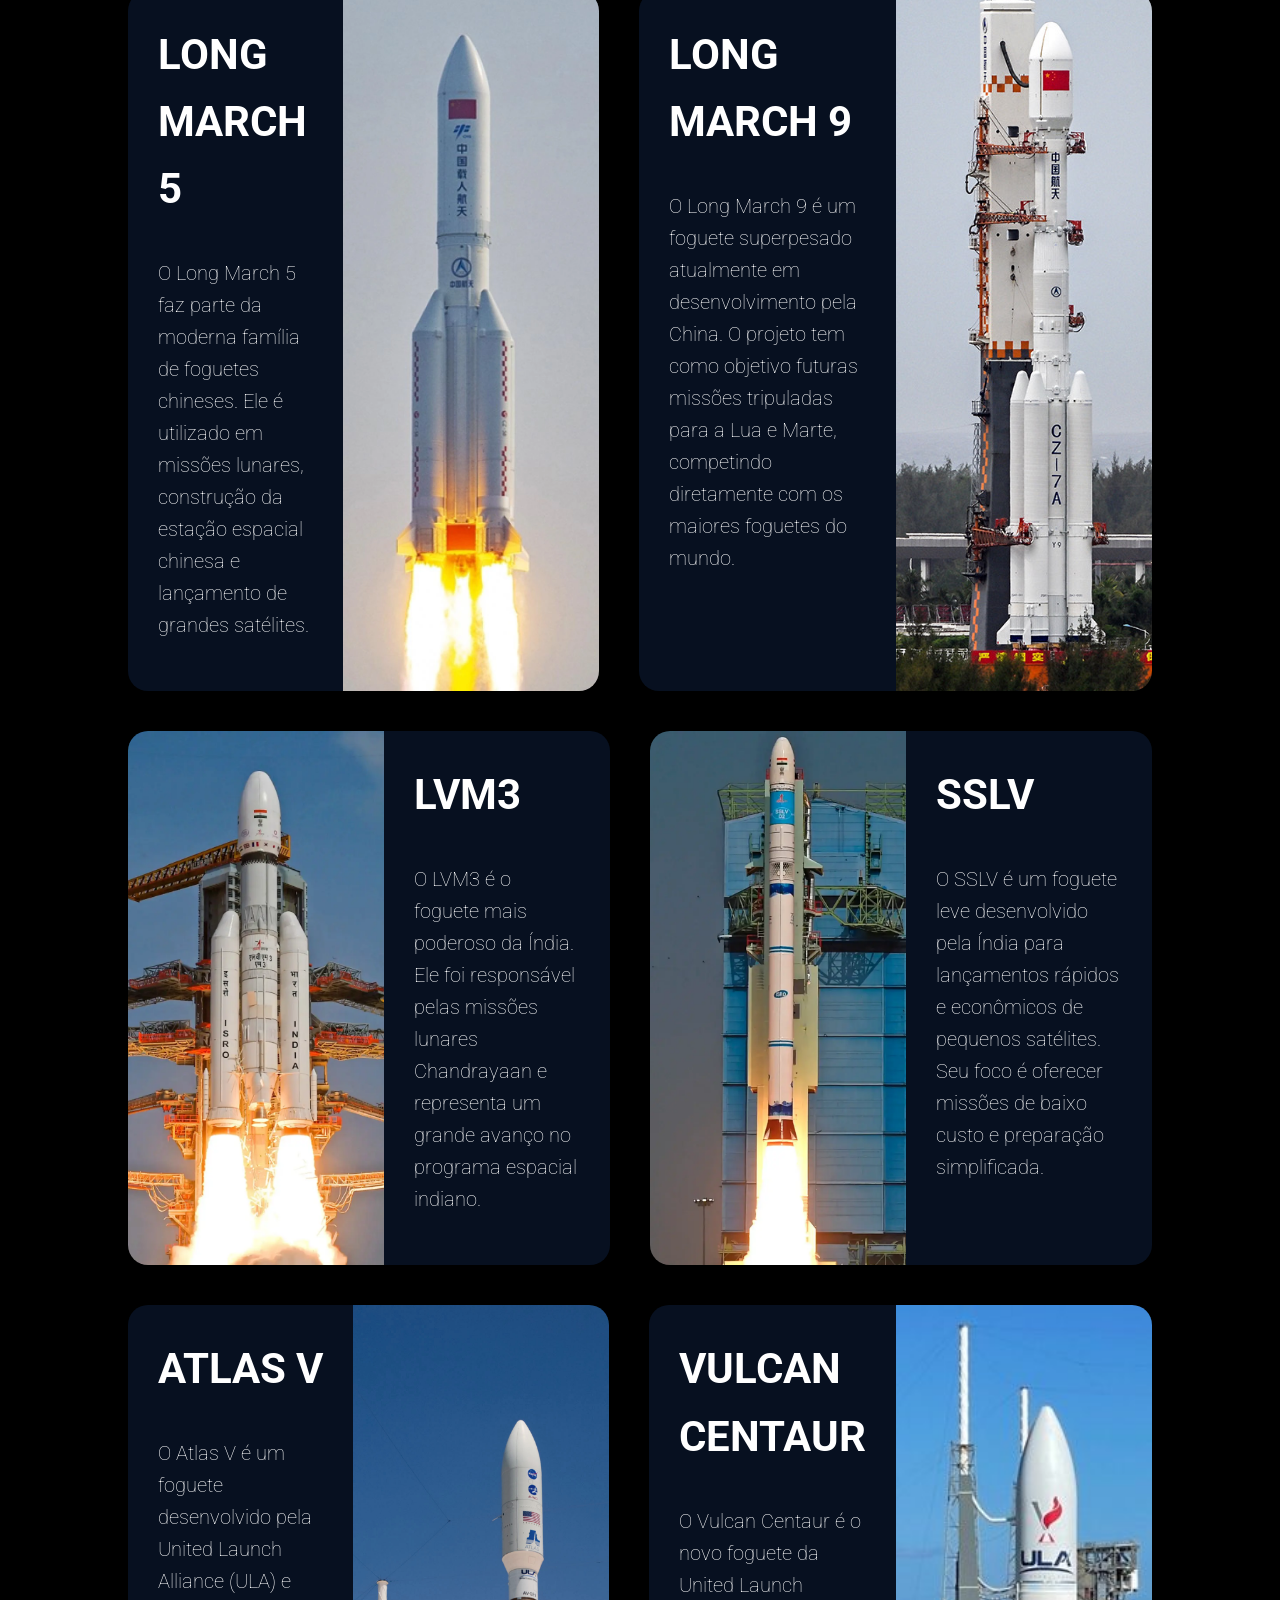
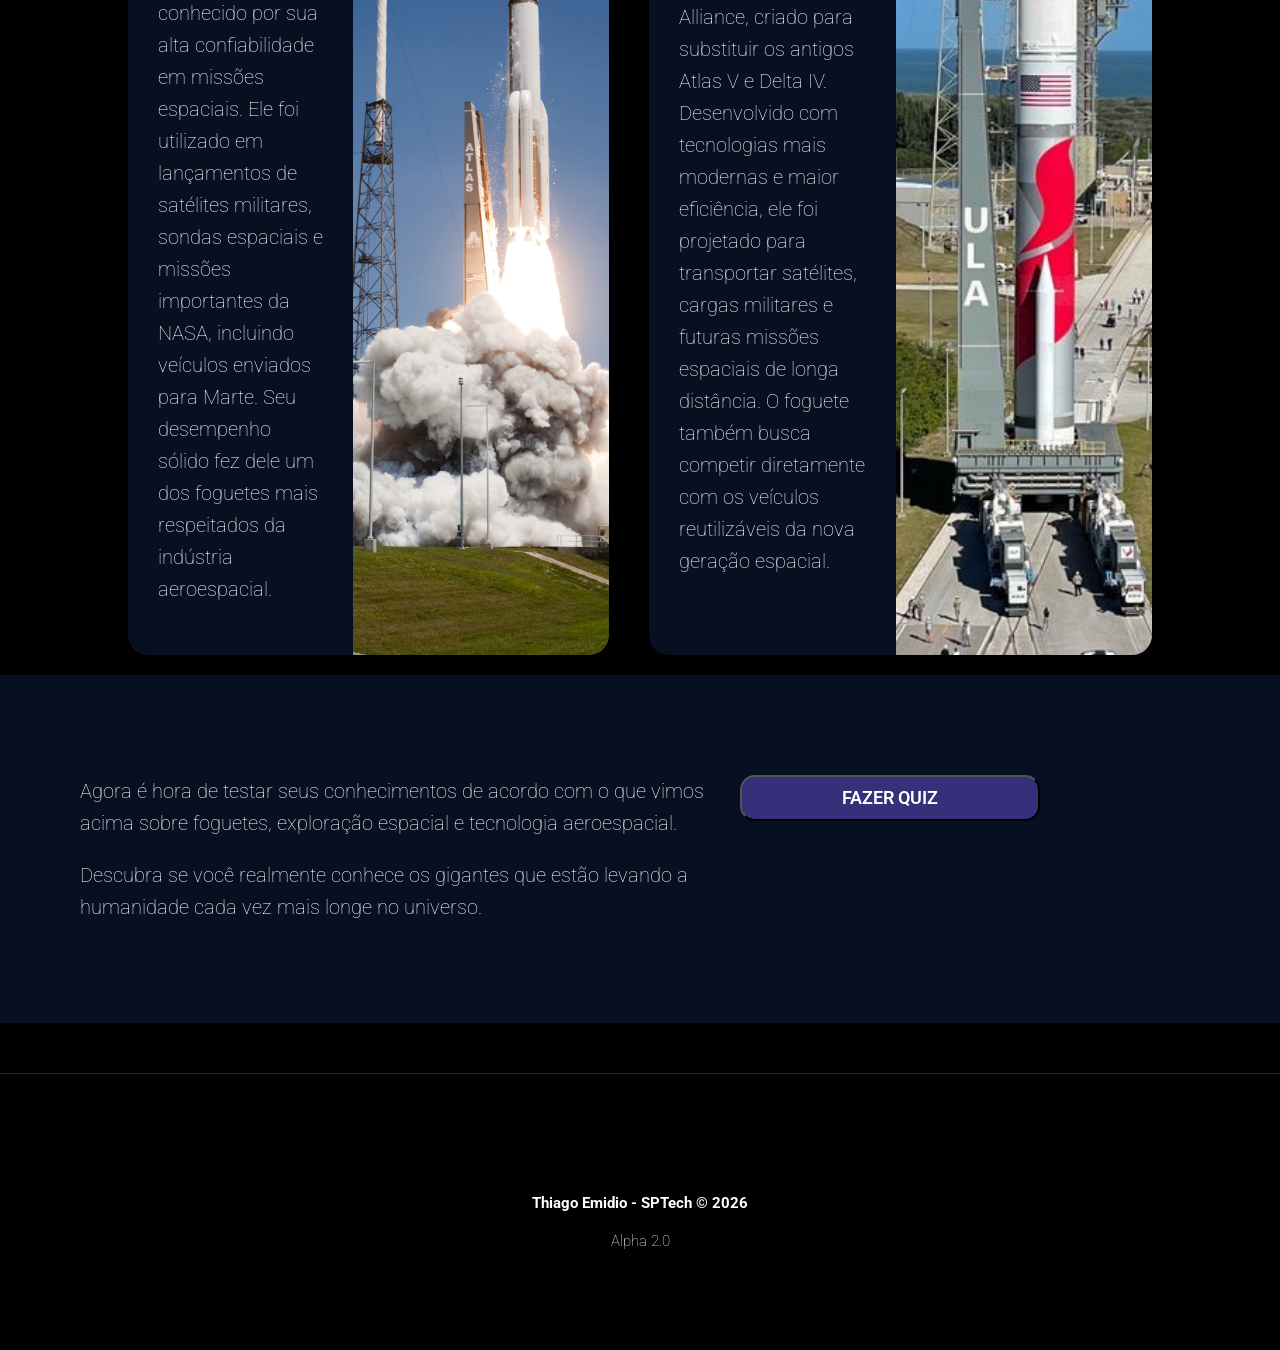
==== commit b2bffda3: "quiz no banco rotas criadas" ====
--- a/web-data-viz/public/index.html
+++ b/web-data-viz/public/index.html
@@ -71,6 +71,19 @@
     </div>
   </div>
 
+
+    <div class="explicacao-site">
+    <div class="texto-explicacao">
+      <h2>Inclusão na Exploração Espacial</h2>
+      <p>
+        A inclusão é importante para garantir que diferentes pessoas tenham oportunidades iguais em áreas como ciência e tecnologia. Durante muitos anos, a exploração espacial foi dominada principalmente por homens, mas isso vem mudando com o tempo.
+      </p>
+      <p>
+        Um exemplo disso é Christina Koch, astronauta da missão Artemis II. Ela será a primeira mulher a participar de uma missão tripulada que viajará ao redor da Lua. Esse acontecimento representa um avanço importante para a inclusão e inspira novas gerações de mulheres a seguirem carreiras na ciência, tecnologia e exploração espacial.
+      </p>
+    </div>
+    <img src="/web-data-viz/public/assets/imgs/christina Koch.png" height="500" >
+  </div>
 
   <div class="social">
     <div class="boxes">
@@ -252,16 +265,17 @@
 
   <div class="explicacao-site" id="final">
     <div class="texto-explicacao">
-        <p>
-            Agora é hora de testar seus conhecimentos de acordo com o que vimos acima sobre foguetes, exploração espacial e tecnologia aeroespacial.
-        </p>
-
-        <p>
-            Descubra se você realmente conhece os gigantes que estão levando a humanidade cada vez mais longe no universo.
-        </p>
-    </div>
-      
-    <a href="./simulador.html"><button class="botaoquiz" >FAZER QUIZ</button></a>
+      <p>
+        Agora é hora de testar seus conhecimentos de acordo com o que vimos acima sobre foguetes, exploração espacial e
+        tecnologia aeroespacial.
+      </p>
+
+      <p>
+        Descubra se você realmente conhece os gigantes que estão levando a humanidade cada vez mais longe no universo.
+      </p>
+    </div>
+
+    <a href="./simulador.html"><button class="botaoquiz">FAZER QUIZ</button></a>
   </div>
 
 
@@ -272,4 +286,4 @@
   </div>
 </body>
 
-</html>
+</html>
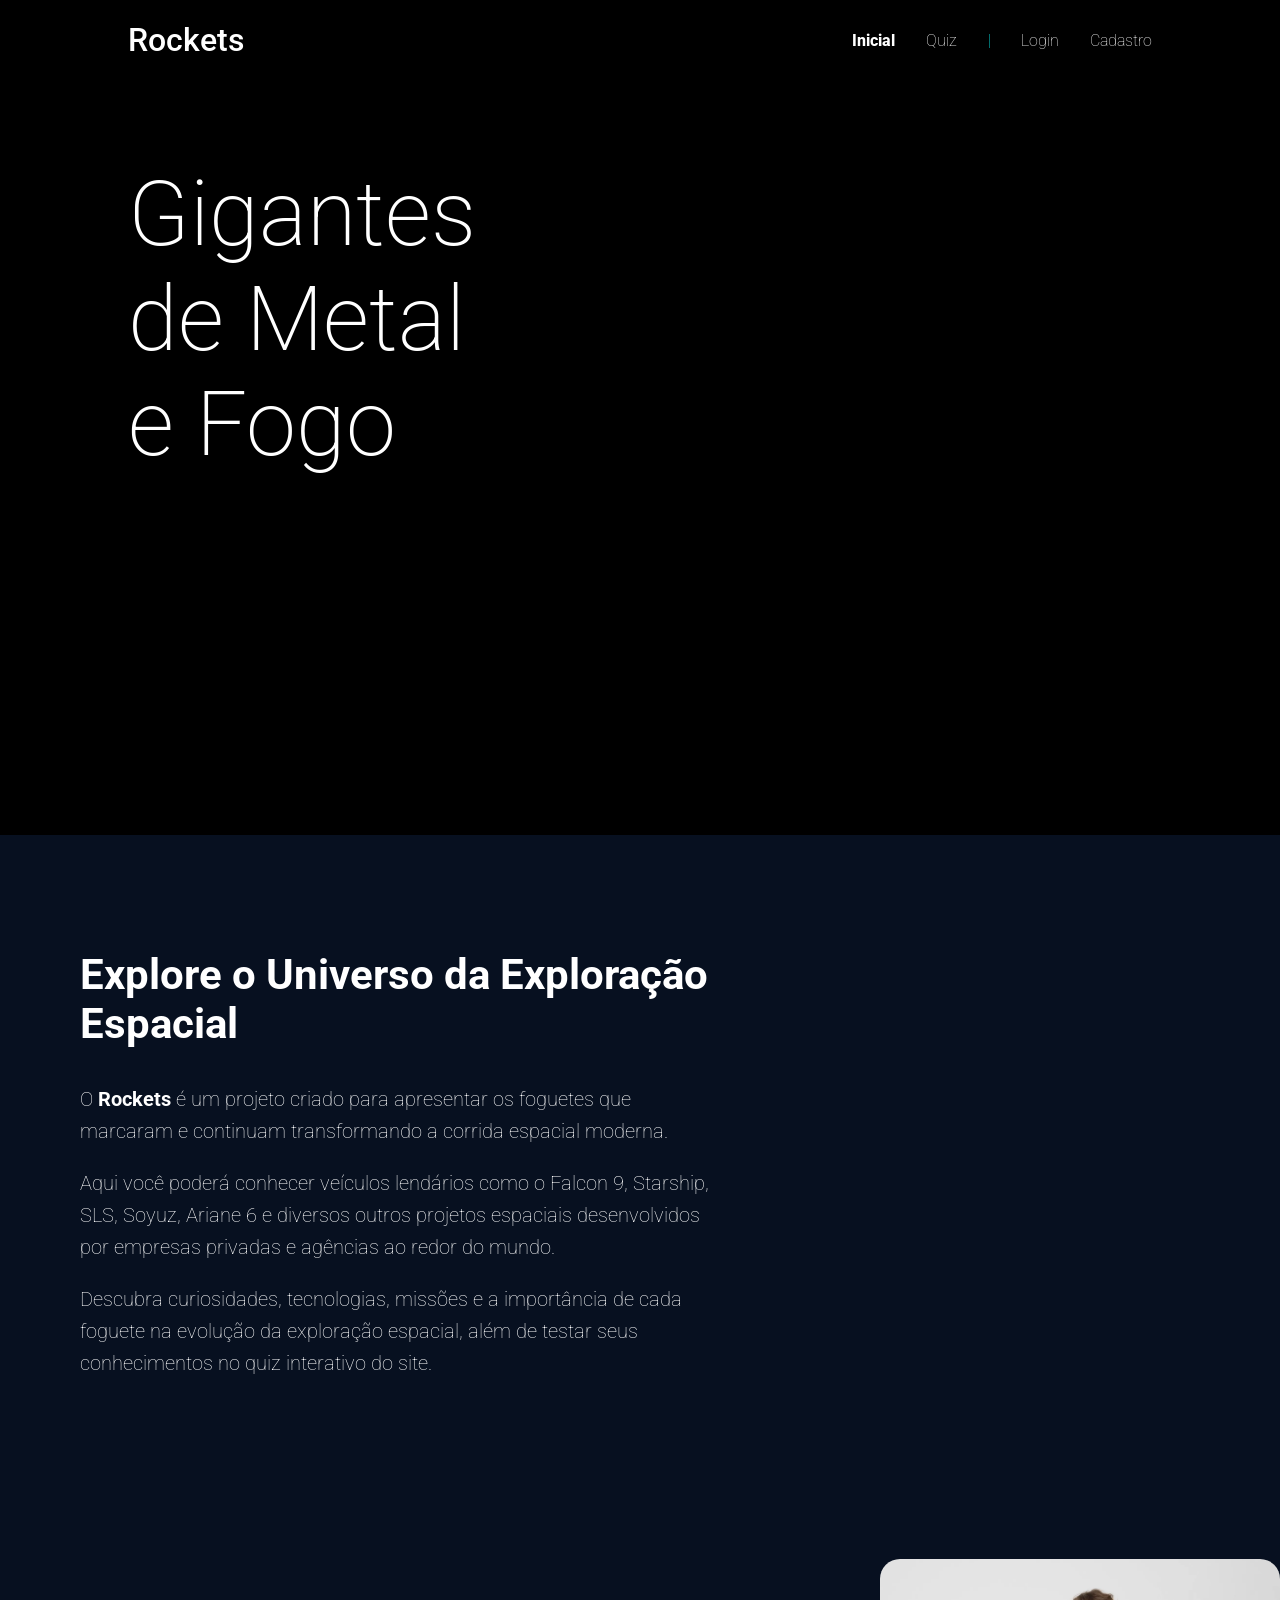
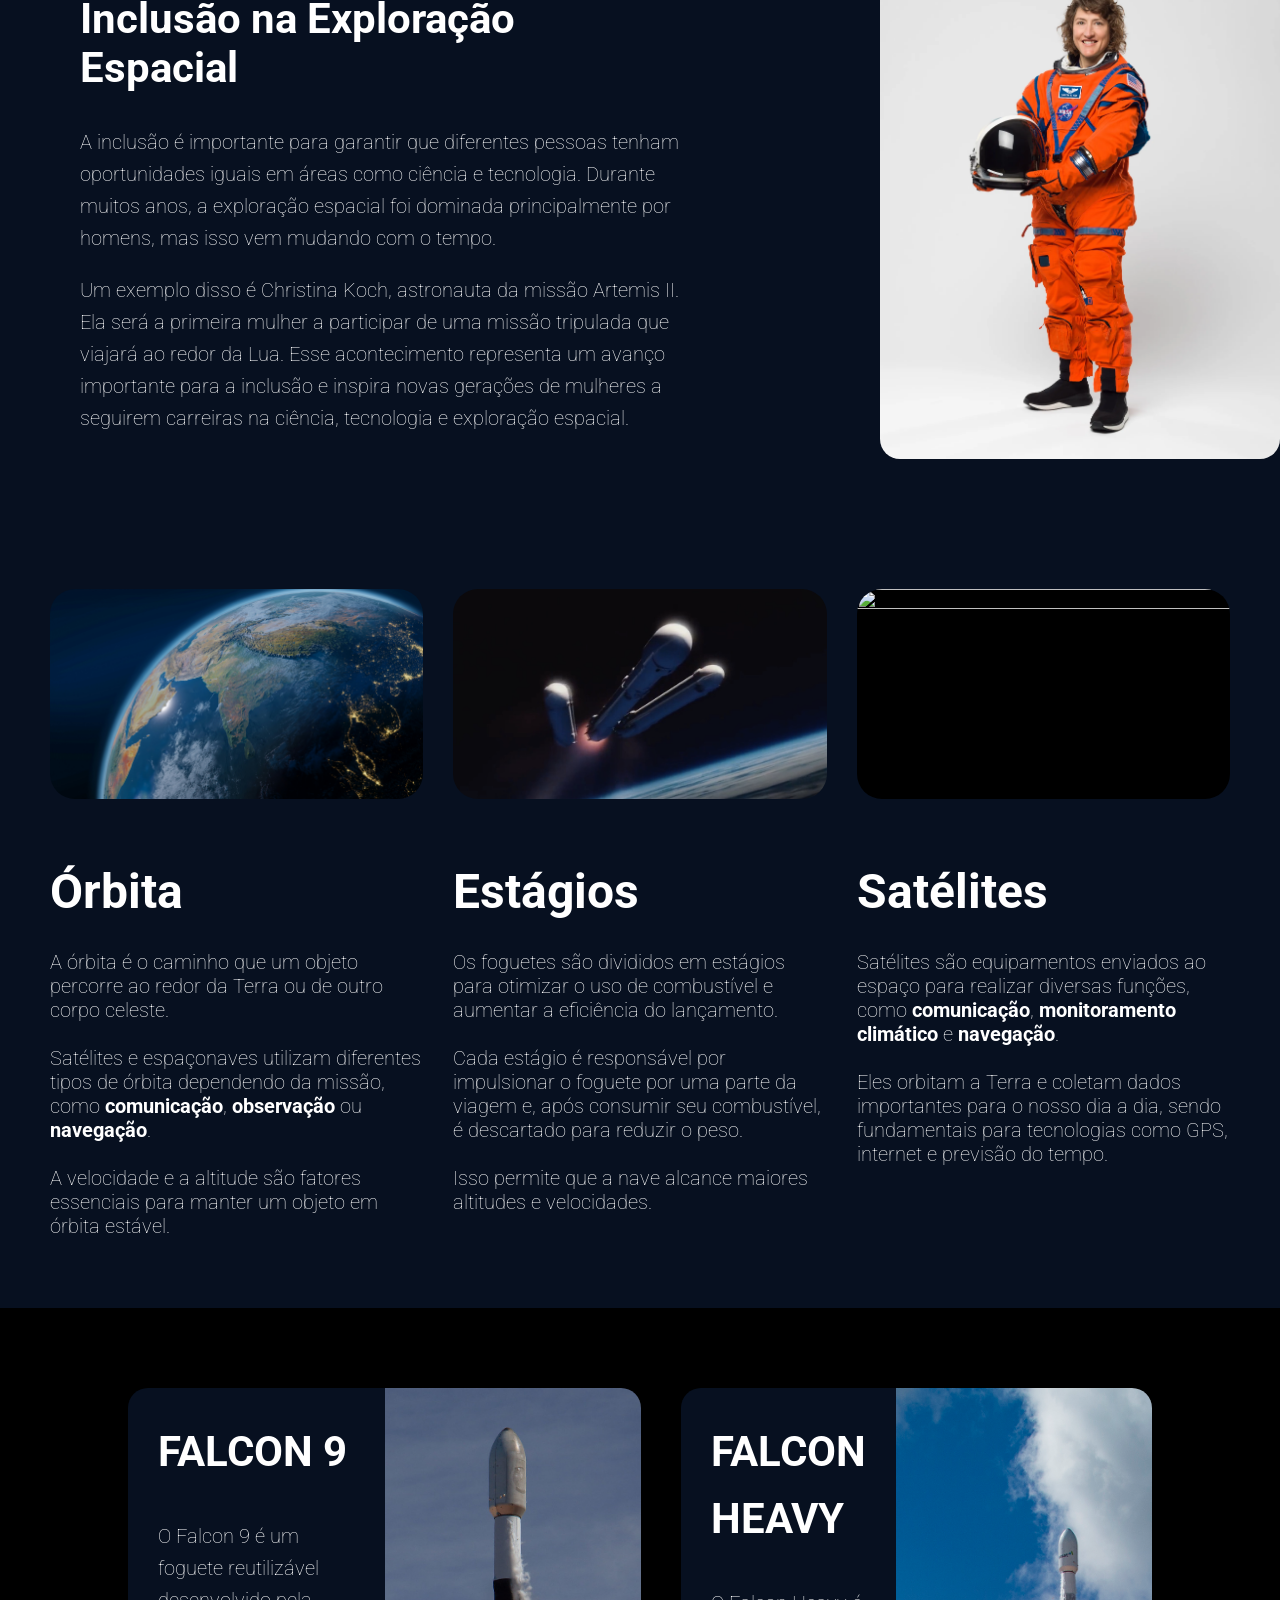
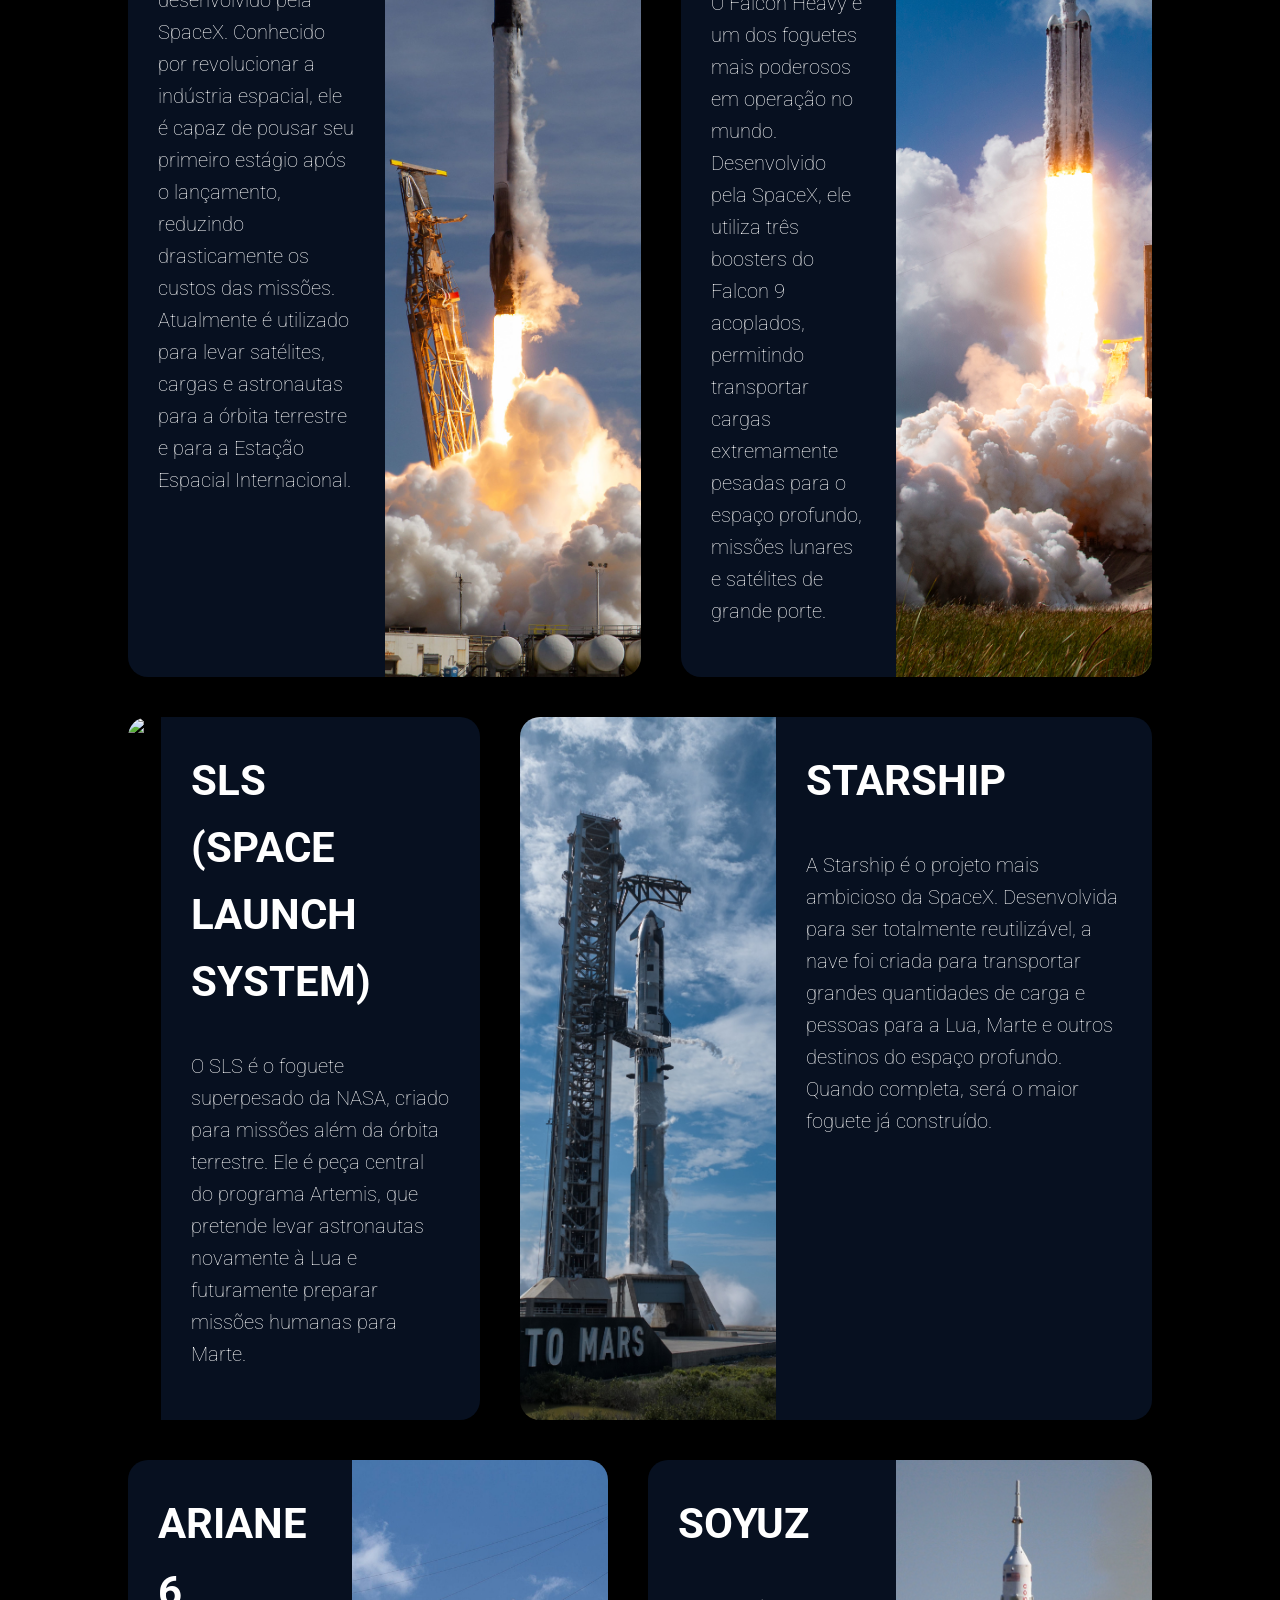
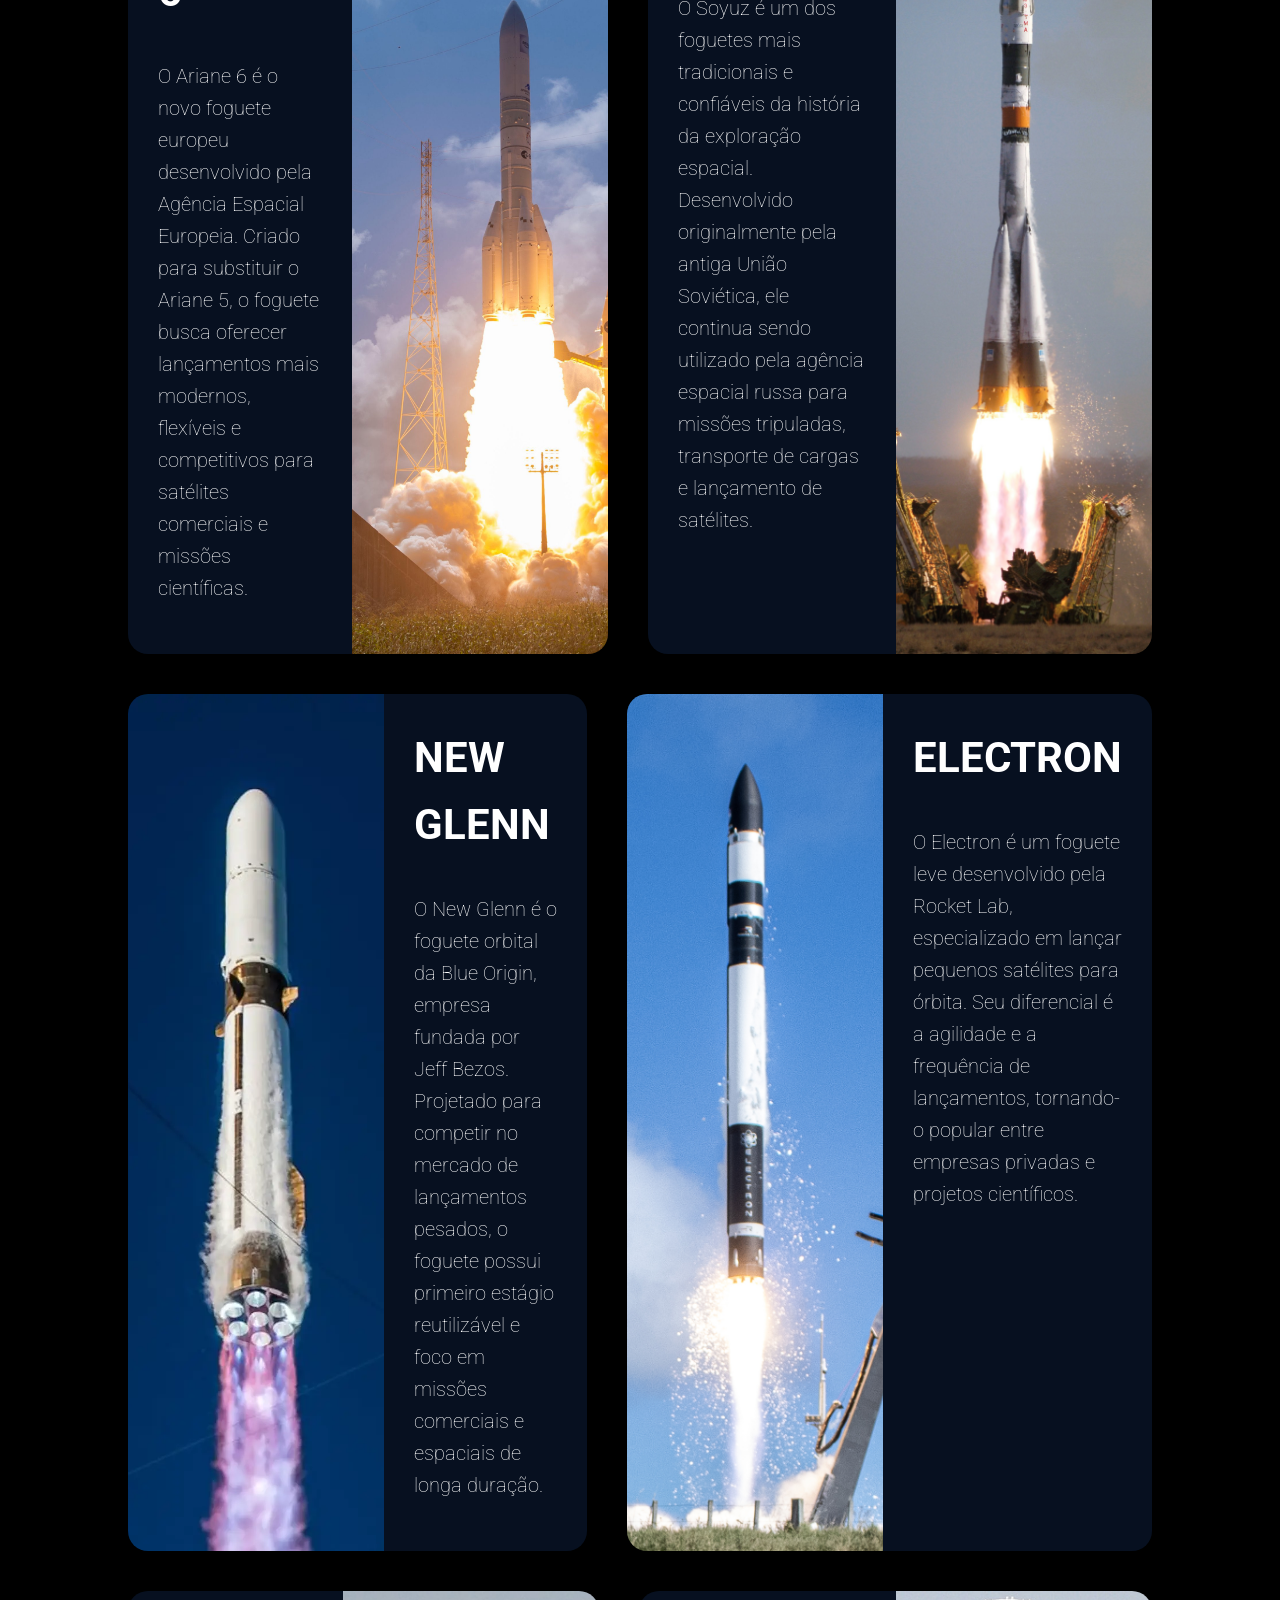
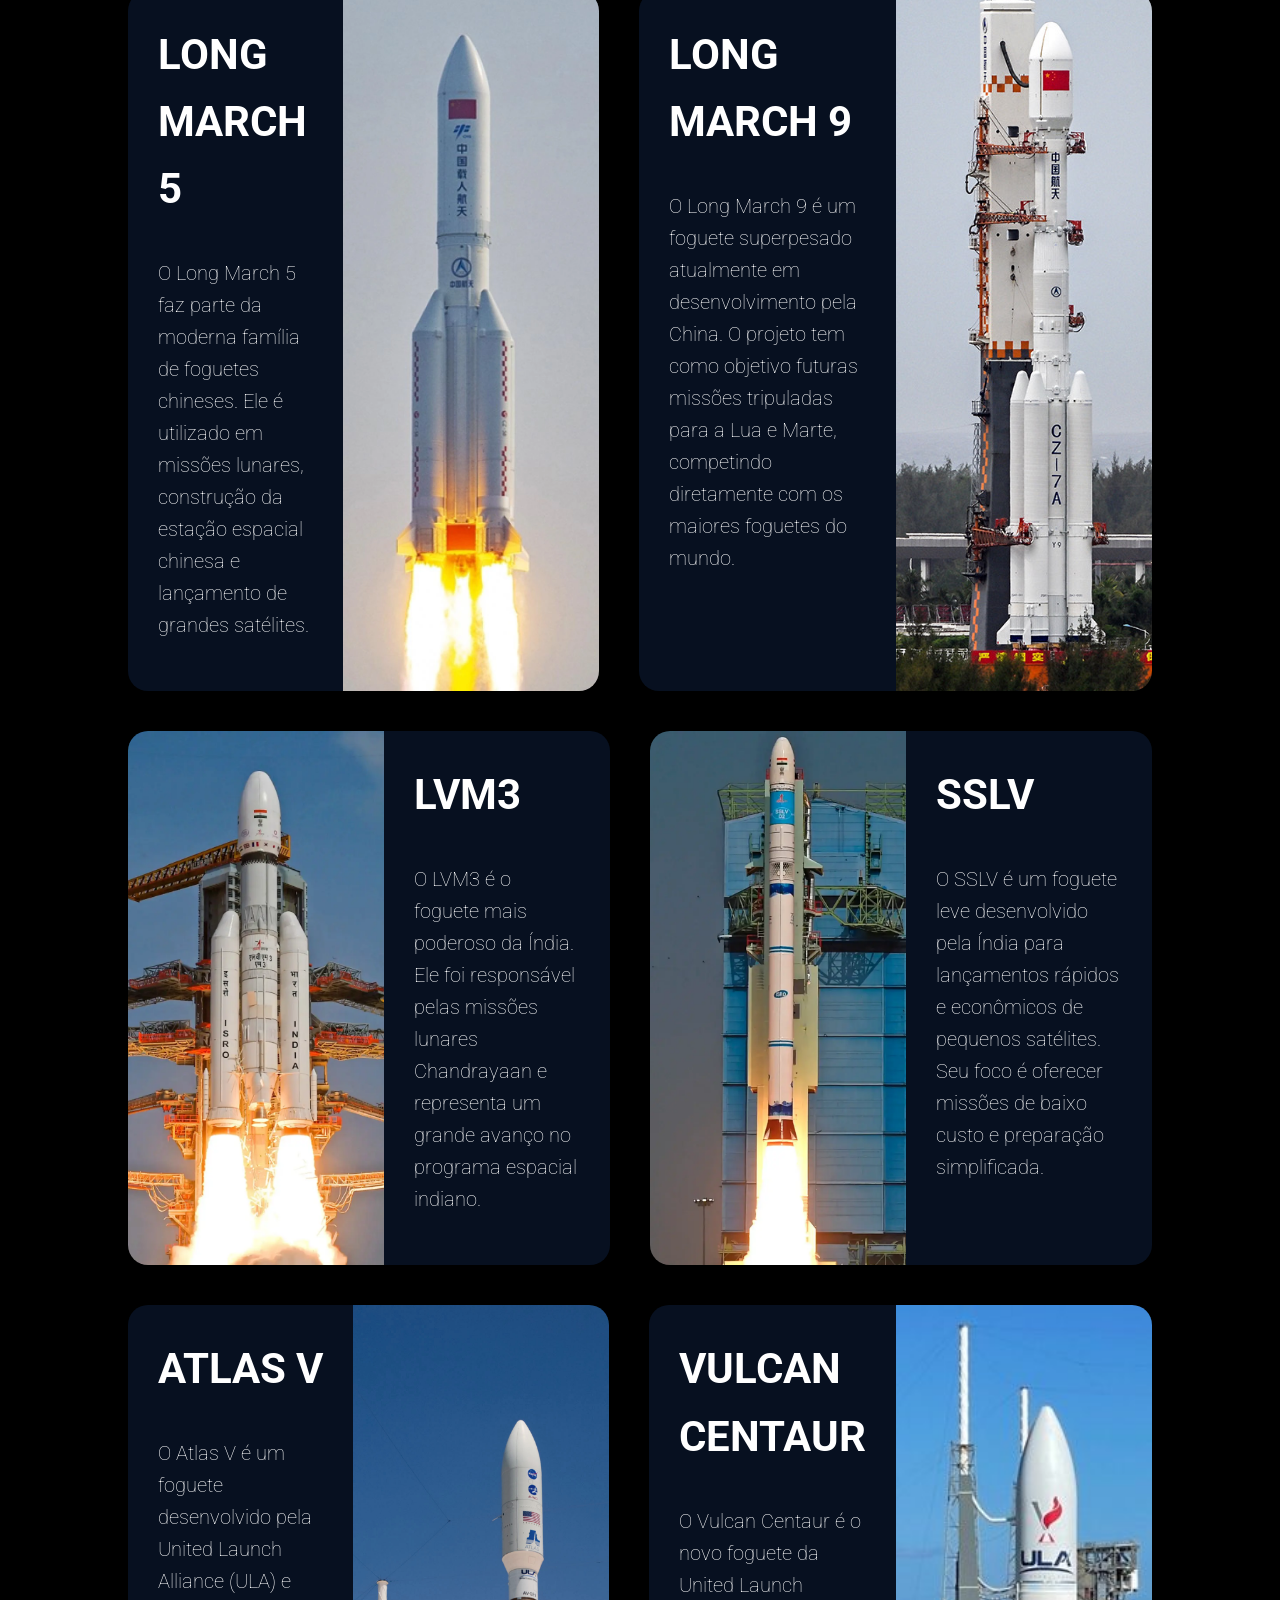
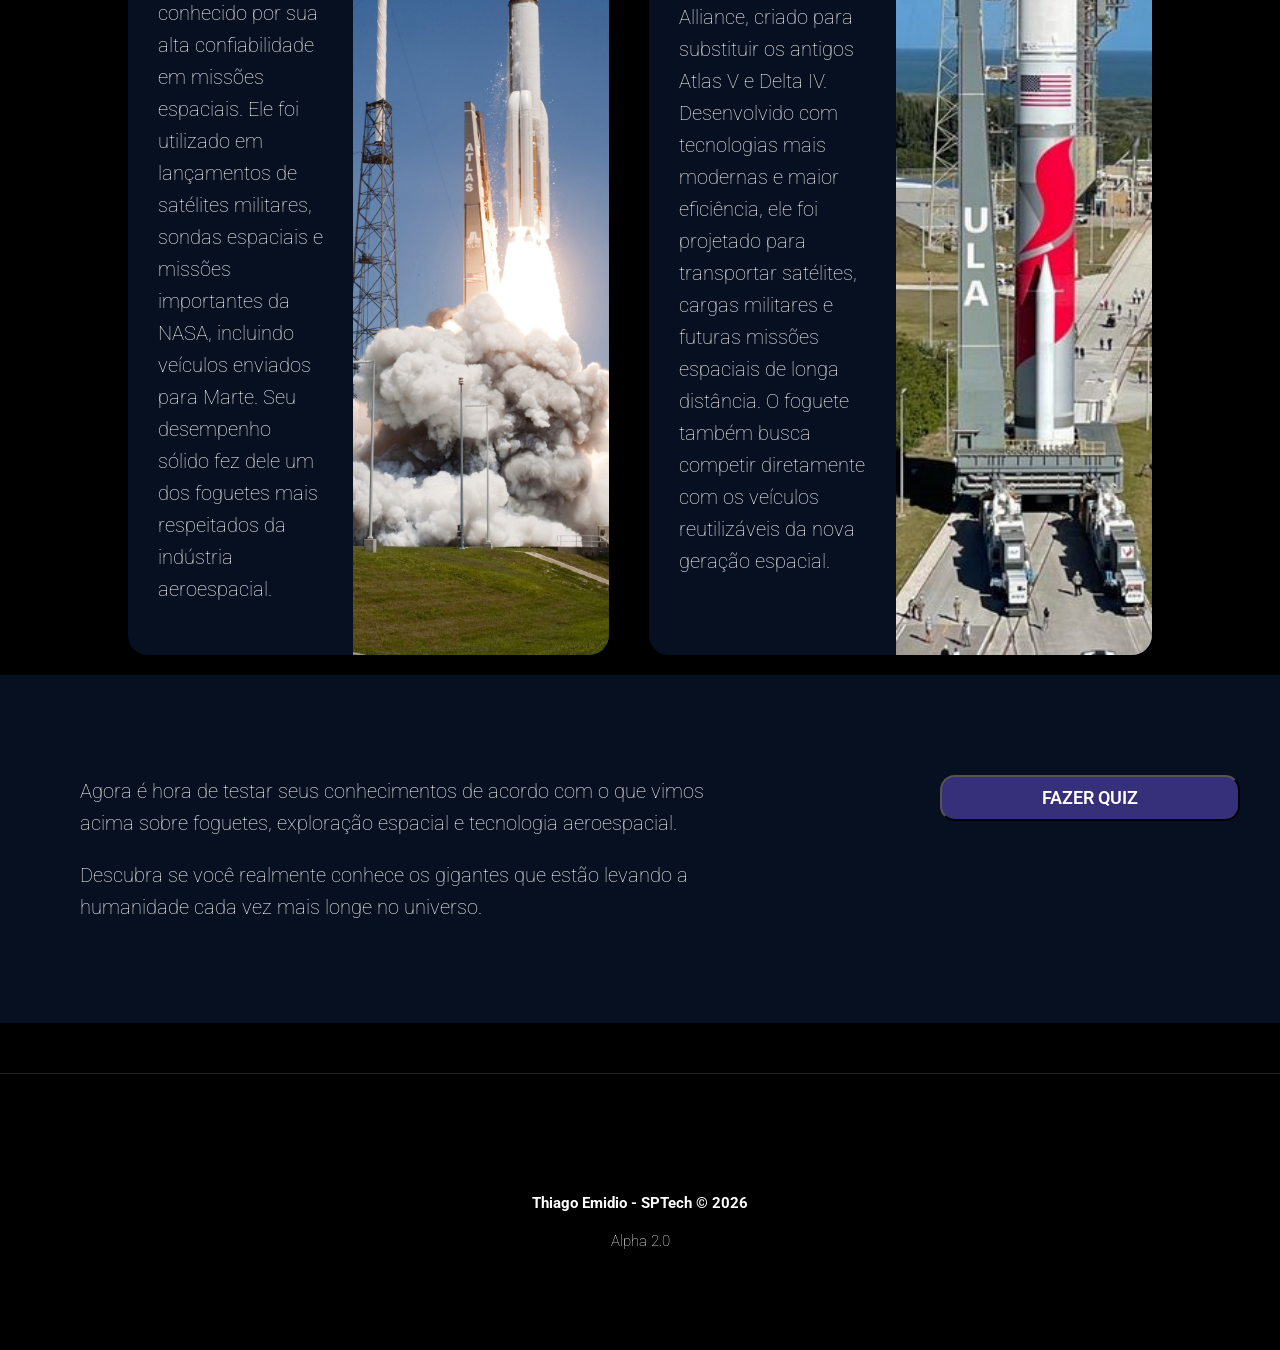
==== commit f330658e: "pagina inicial 'inclusão' css finalizado" ====
--- a/web-data-viz/public/index.html
+++ b/web-data-viz/public/index.html
@@ -82,7 +82,7 @@
         Um exemplo disso é Christina Koch, astronauta da missão Artemis II. Ela será a primeira mulher a participar de uma missão tripulada que viajará ao redor da Lua. Esse acontecimento representa um avanço importante para a inclusão e inspira novas gerações de mulheres a seguirem carreiras na ciência, tecnologia e exploração espacial.
       </p>
     </div>
-    <img src="/web-data-viz/public/assets/imgs/christina Koch.png" height="500" >
+    <img class="christina" src="/web-data-viz/public/assets/imgs/christina Koch.png">
   </div>
 
   <div class="social">
--- a/web-data-viz/public/css/estilo.css
+++ b/web-data-viz/public/css/estilo.css
@@ -474,6 +474,7 @@
   padding: 80px 0;
   display: flex;
   justify-content: flex-start;
+  gap: 200px;
 }
 
 .texto-explicacao {
@@ -507,4 +508,9 @@
     align-self: center;
     margin: 20px;
     transition: all 0.5s;
+}
+
+.christina {
+  border-radius: 20px ;
+  height: 500px;
 }
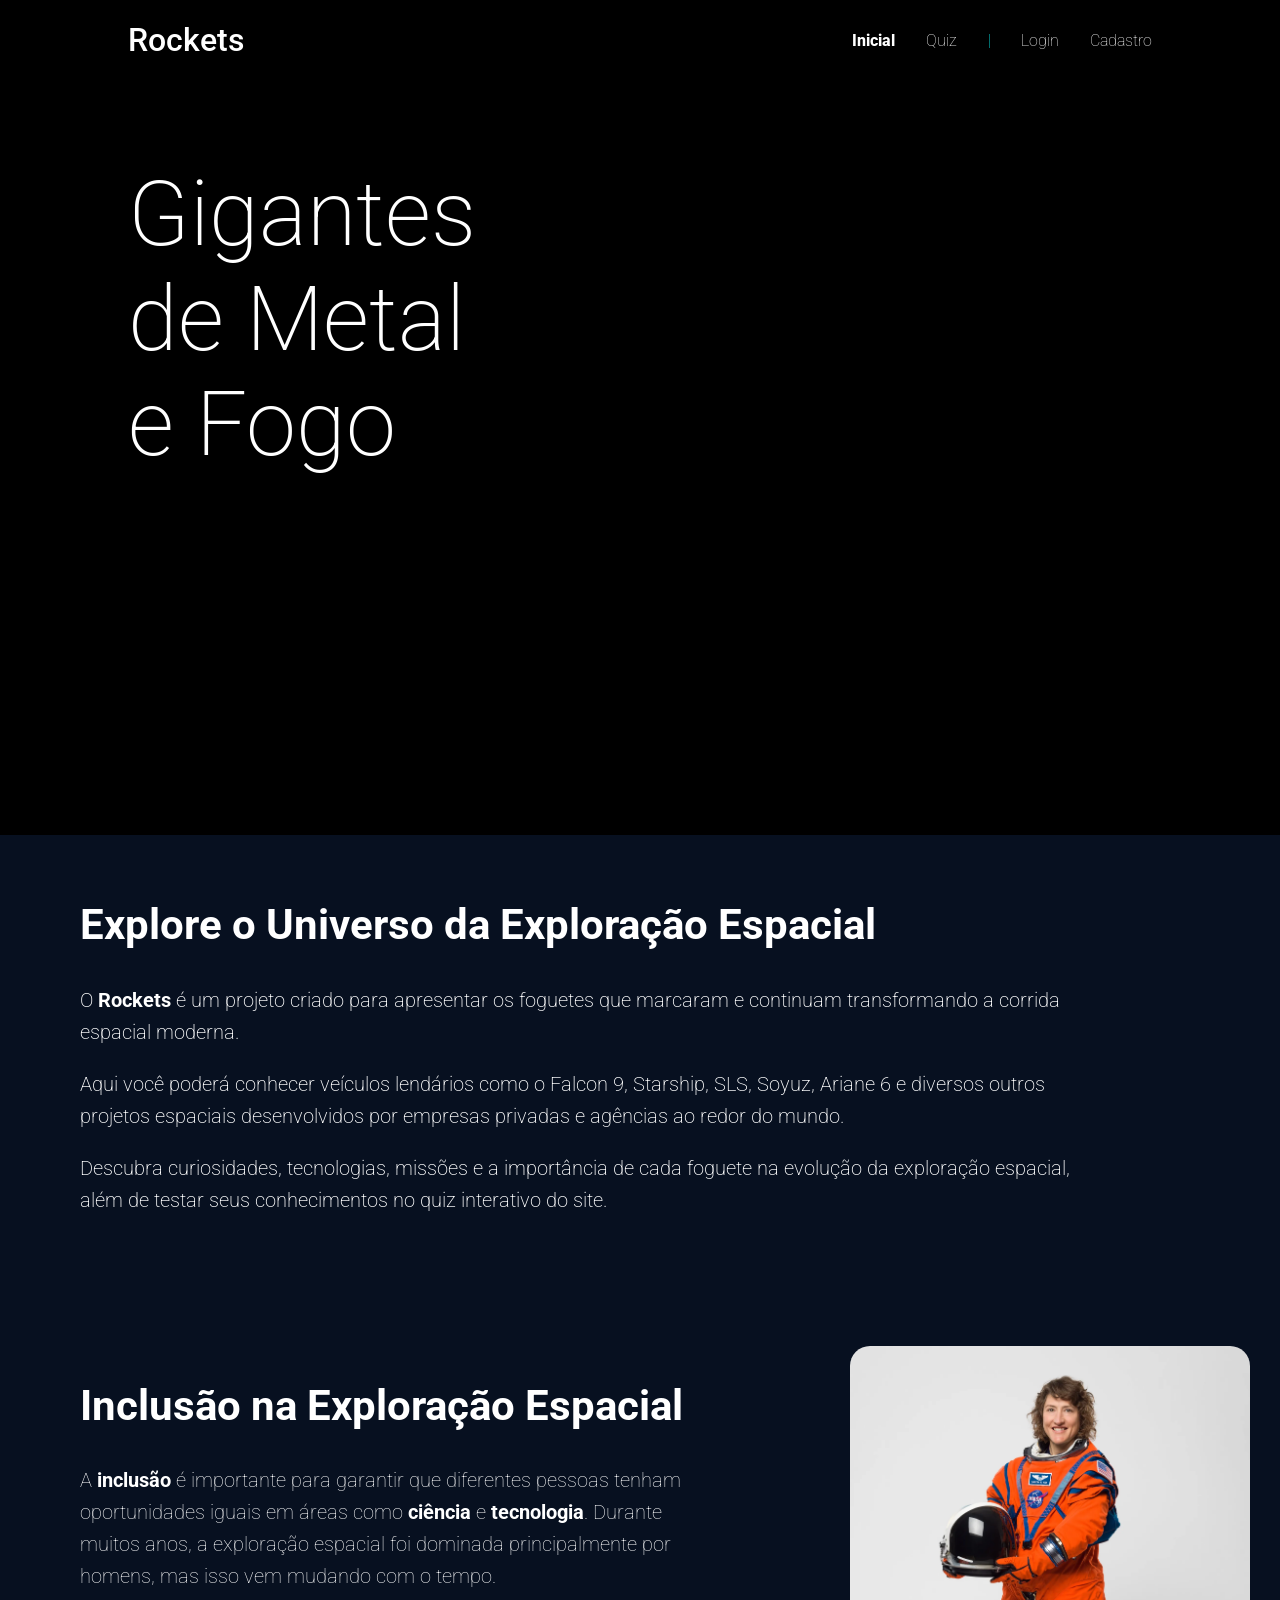
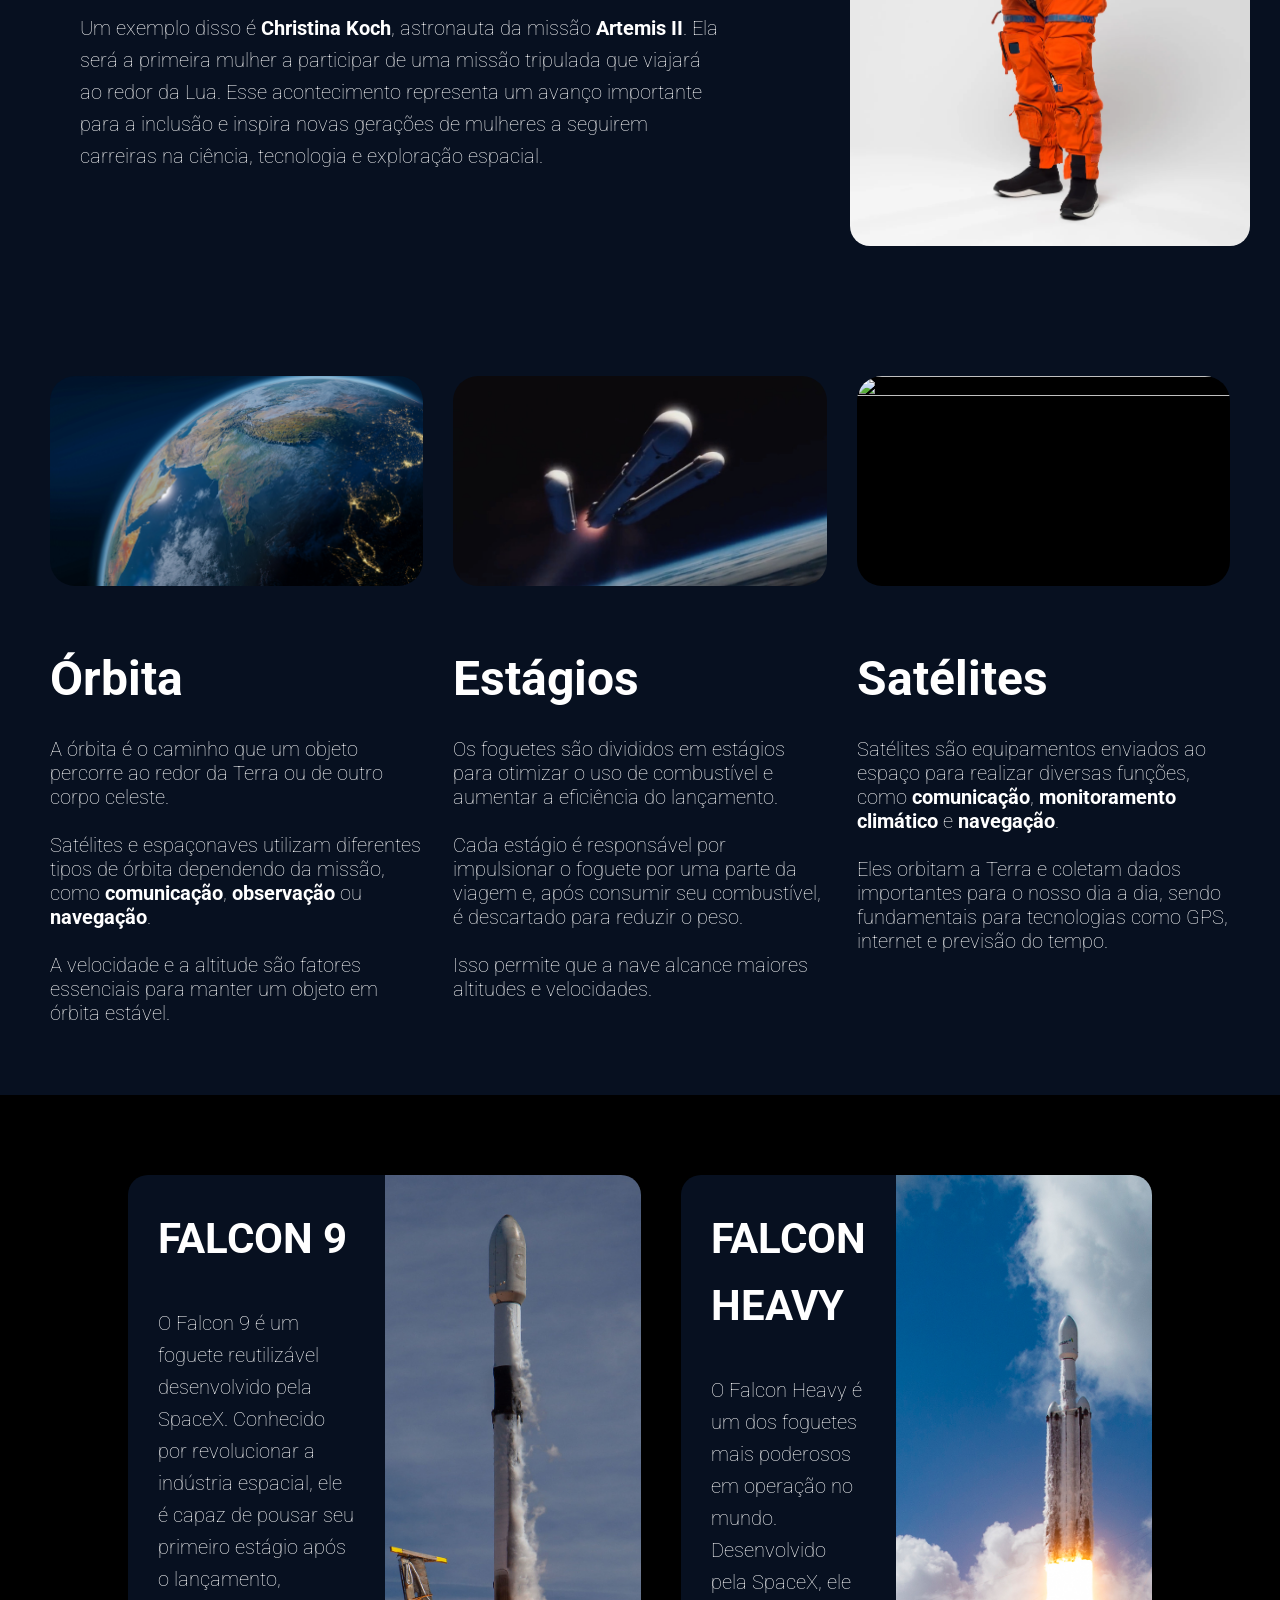
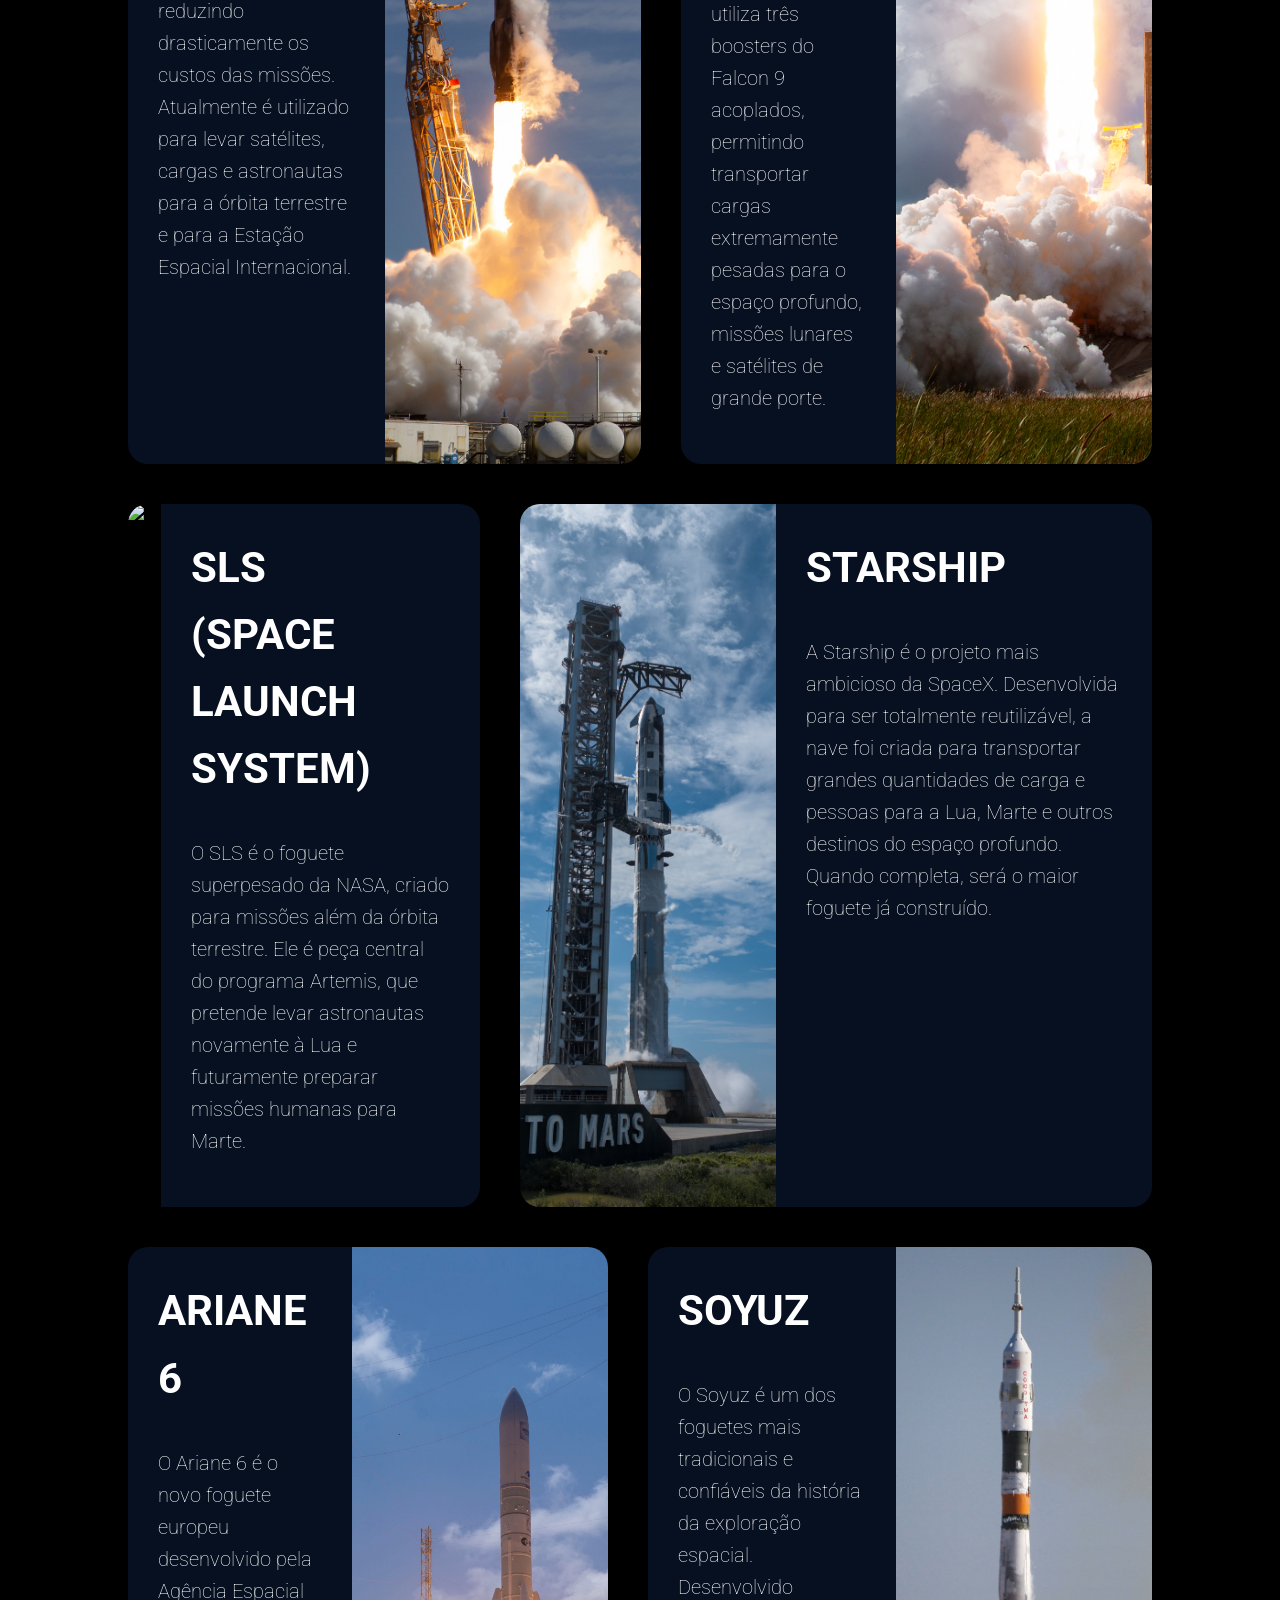
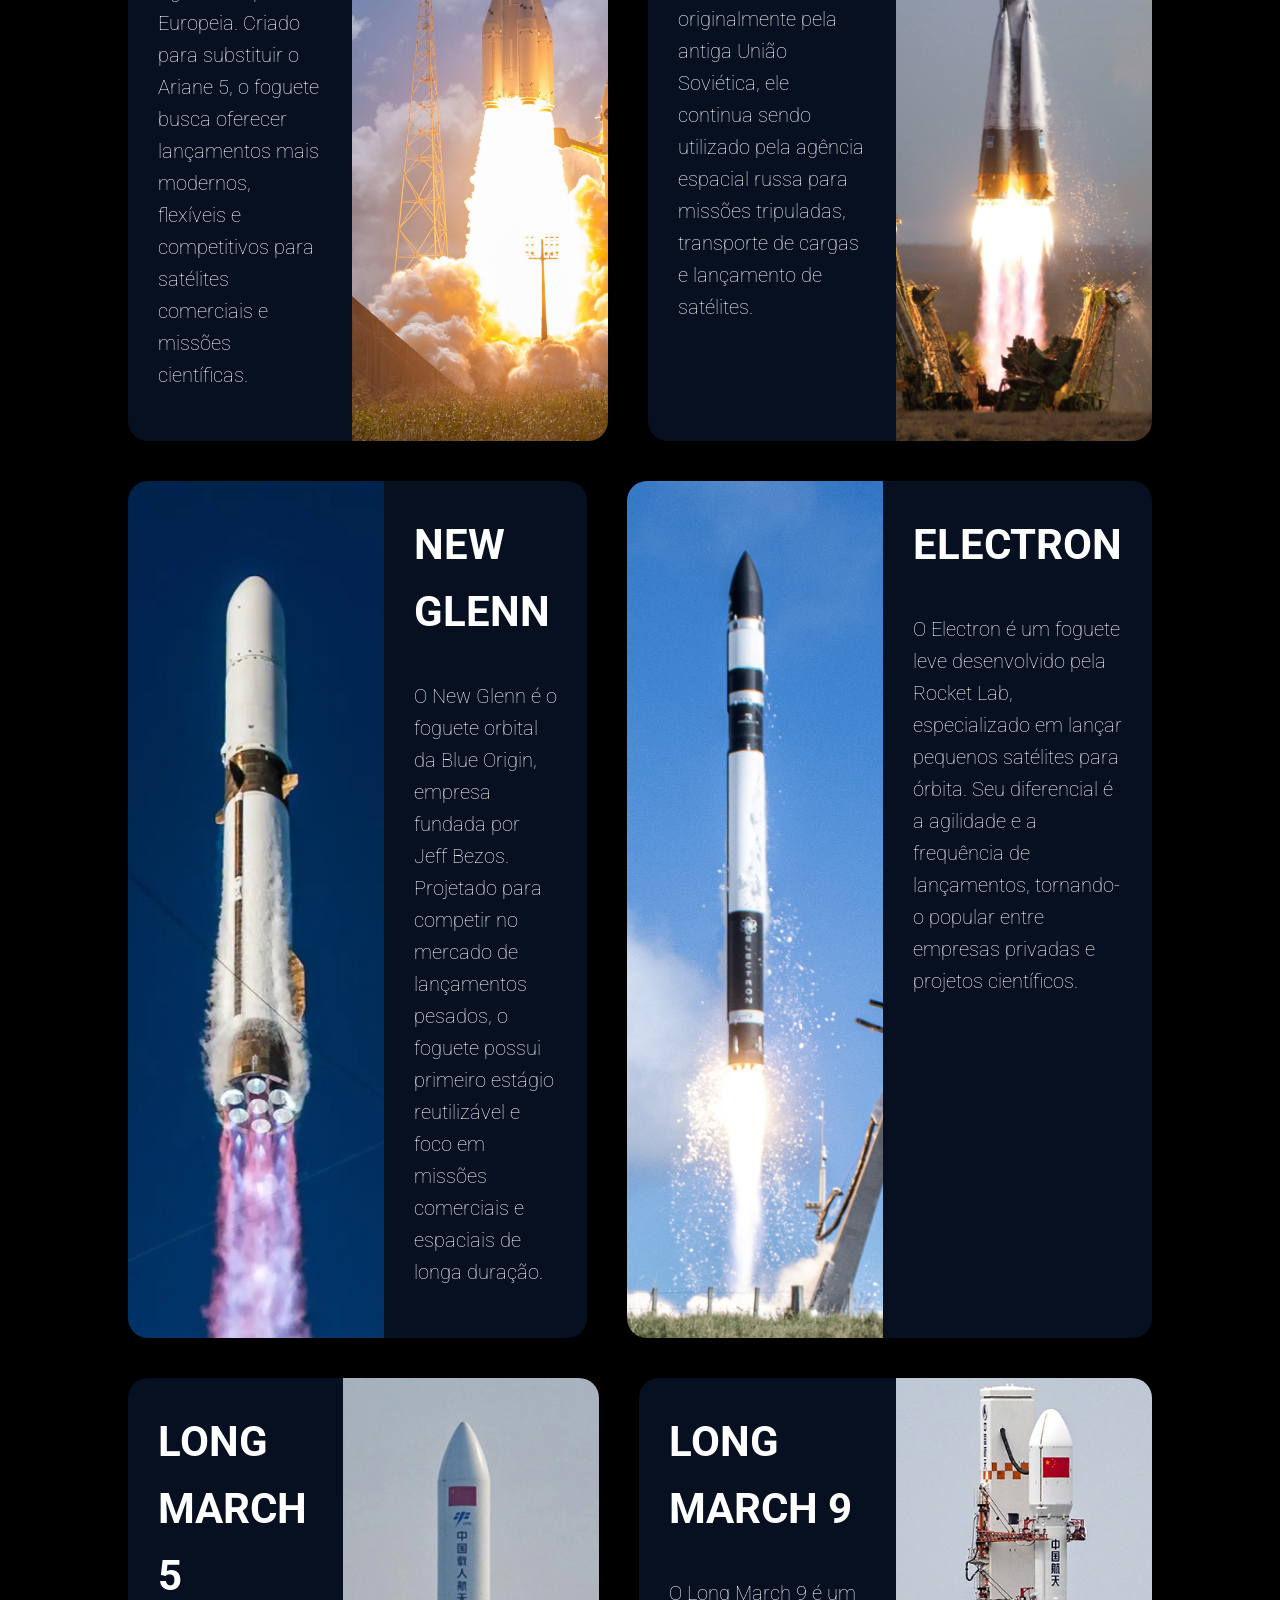
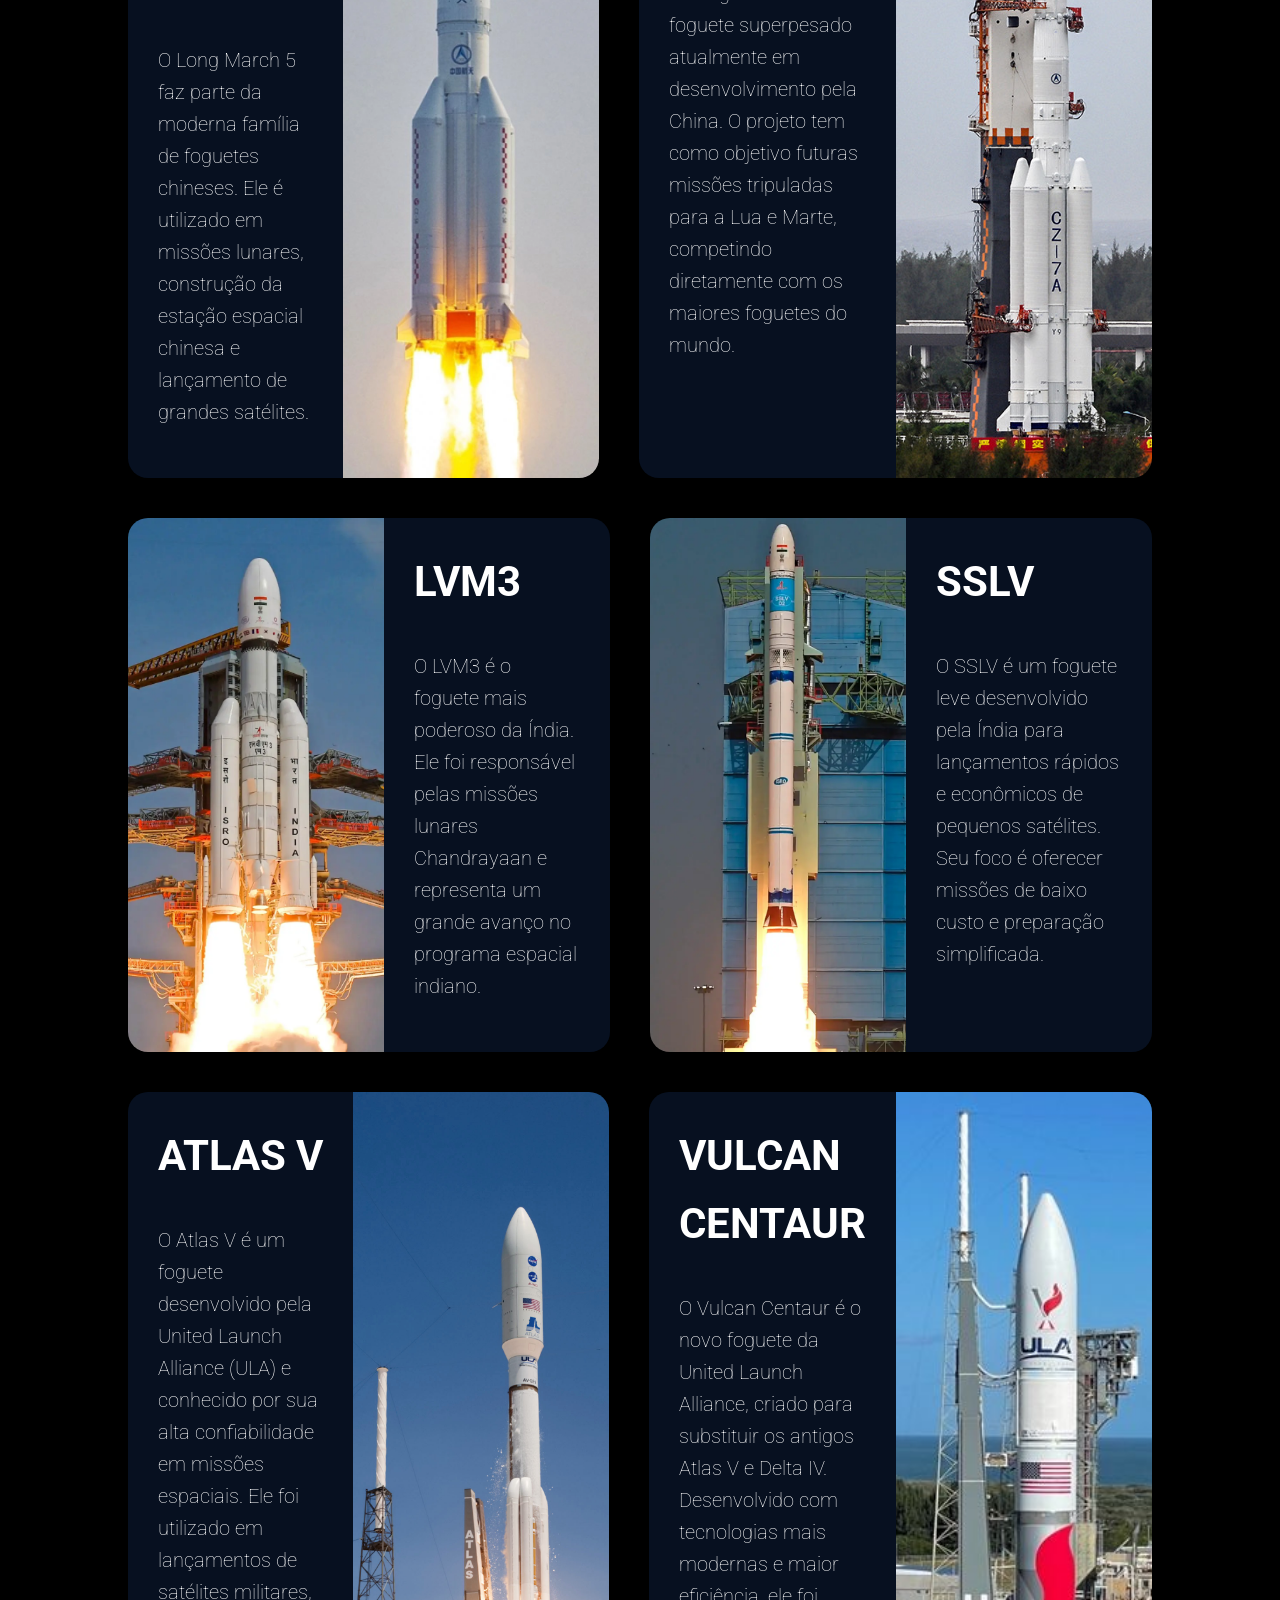
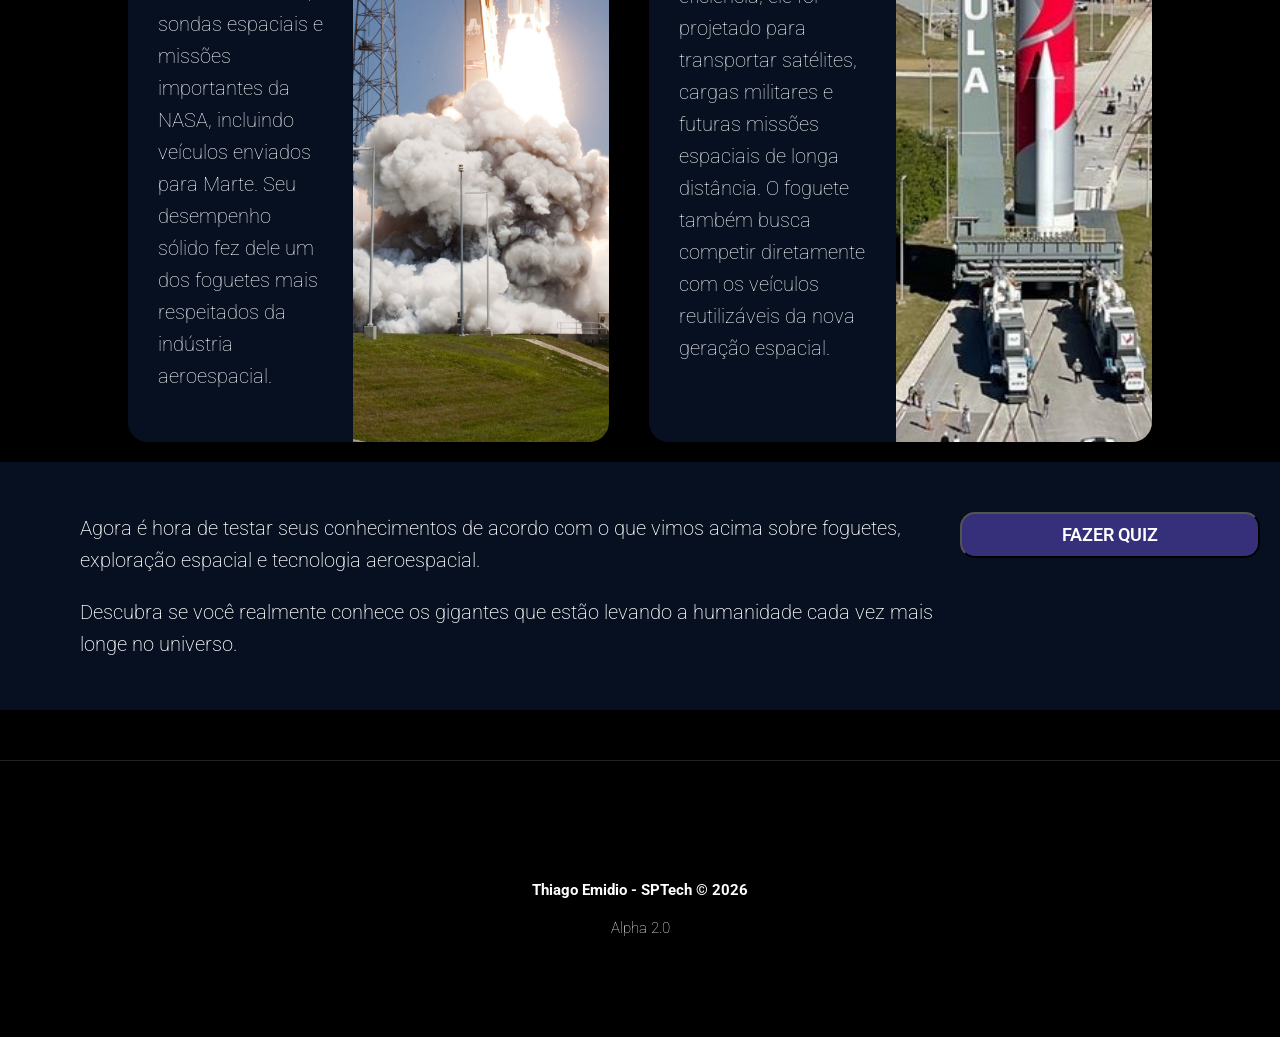
==== commit 03733a89: "tela Home" ====
--- a/web-data-viz/public/index.html
+++ b/web-data-viz/public/index.html
@@ -72,17 +72,17 @@
   </div>
 
 
-    <div class="explicacao-site">
-    <div class="texto-explicacao">
+    <div class="explicacao-christina">
+    <div class="christina-explicacao">
       <h2>Inclusão na Exploração Espacial</h2>
       <p>
-        A inclusão é importante para garantir que diferentes pessoas tenham oportunidades iguais em áreas como ciência e tecnologia. Durante muitos anos, a exploração espacial foi dominada principalmente por homens, mas isso vem mudando com o tempo.
-      </p>
-      <p>
-        Um exemplo disso é Christina Koch, astronauta da missão Artemis II. Ela será a primeira mulher a participar de uma missão tripulada que viajará ao redor da Lua. Esse acontecimento representa um avanço importante para a inclusão e inspira novas gerações de mulheres a seguirem carreiras na ciência, tecnologia e exploração espacial.
-      </p>
-    </div>
-    <img class="christina" src="/web-data-viz/public/assets/imgs/christina Koch.png">
+        A <b>inclusão</b> é importante para garantir que diferentes pessoas tenham oportunidades iguais em áreas como <b>ciência</b> e <b>tecnologia</b>. Durante muitos anos, a exploração espacial foi dominada principalmente por homens, mas isso vem mudando com o tempo.
+      </p>
+      <p>
+        Um exemplo disso é <b>Christina Koch</b>, astronauta da missão <b>Artemis II</b>. Ela será a primeira mulher a participar de uma missão tripulada que viajará ao redor da Lua. Esse acontecimento representa um avanço importante para a inclusão e inspira novas gerações de mulheres a seguirem carreiras na ciência, tecnologia e exploração espacial.
+      </p>
+    </div>
+    <img class="christina" src="assets/imgs/christina Koch.png">
   </div>
 
   <div class="social">
--- a/web-data-viz/public/css/estilo.css
+++ b/web-data-viz/public/css/estilo.css
@@ -471,14 +471,13 @@
 .explicacao-site {
   width: 100%;
   background: #071020;
-  padding: 80px 0;
+  padding: 30px 0;
   display: flex;
   justify-content: flex-start;
-  gap: 200px;
 }
 
 .texto-explicacao {
-  width: 50%;
+  width: 80%;
   margin-left: 80px;
   color: #ffffff;
 }
@@ -489,10 +488,9 @@
 
 .texto-explicacao p {
   font-size: 20px;
-  font-weight: 100;
+  font-weight: 200;
   line-height: 1.6;
   color: #ffffff;
-  font-size: 20px;
 }
 
 button {
@@ -513,4 +511,30 @@
 .christina {
   border-radius: 20px ;
   height: 500px;
+}
+
+.explicacao-christina {
+  width: 100%;
+  background: #071020;
+  padding: 80px 0;
+  display: flex;
+  justify-content: flex-start;
+  gap: 130px;
+}
+
+.christina-explicacao {
+  width: 50%;
+  margin-left: 80px;
+  color: #ffffff;
+}
+
+.christina-explicacao h2 {
+  font-size: 42px;
+}
+
+.christina-explicacao p {
+  font-size: 20px;
+  font-weight: 100;
+  line-height: 1.6;
+  color: #ffffff;
 }
